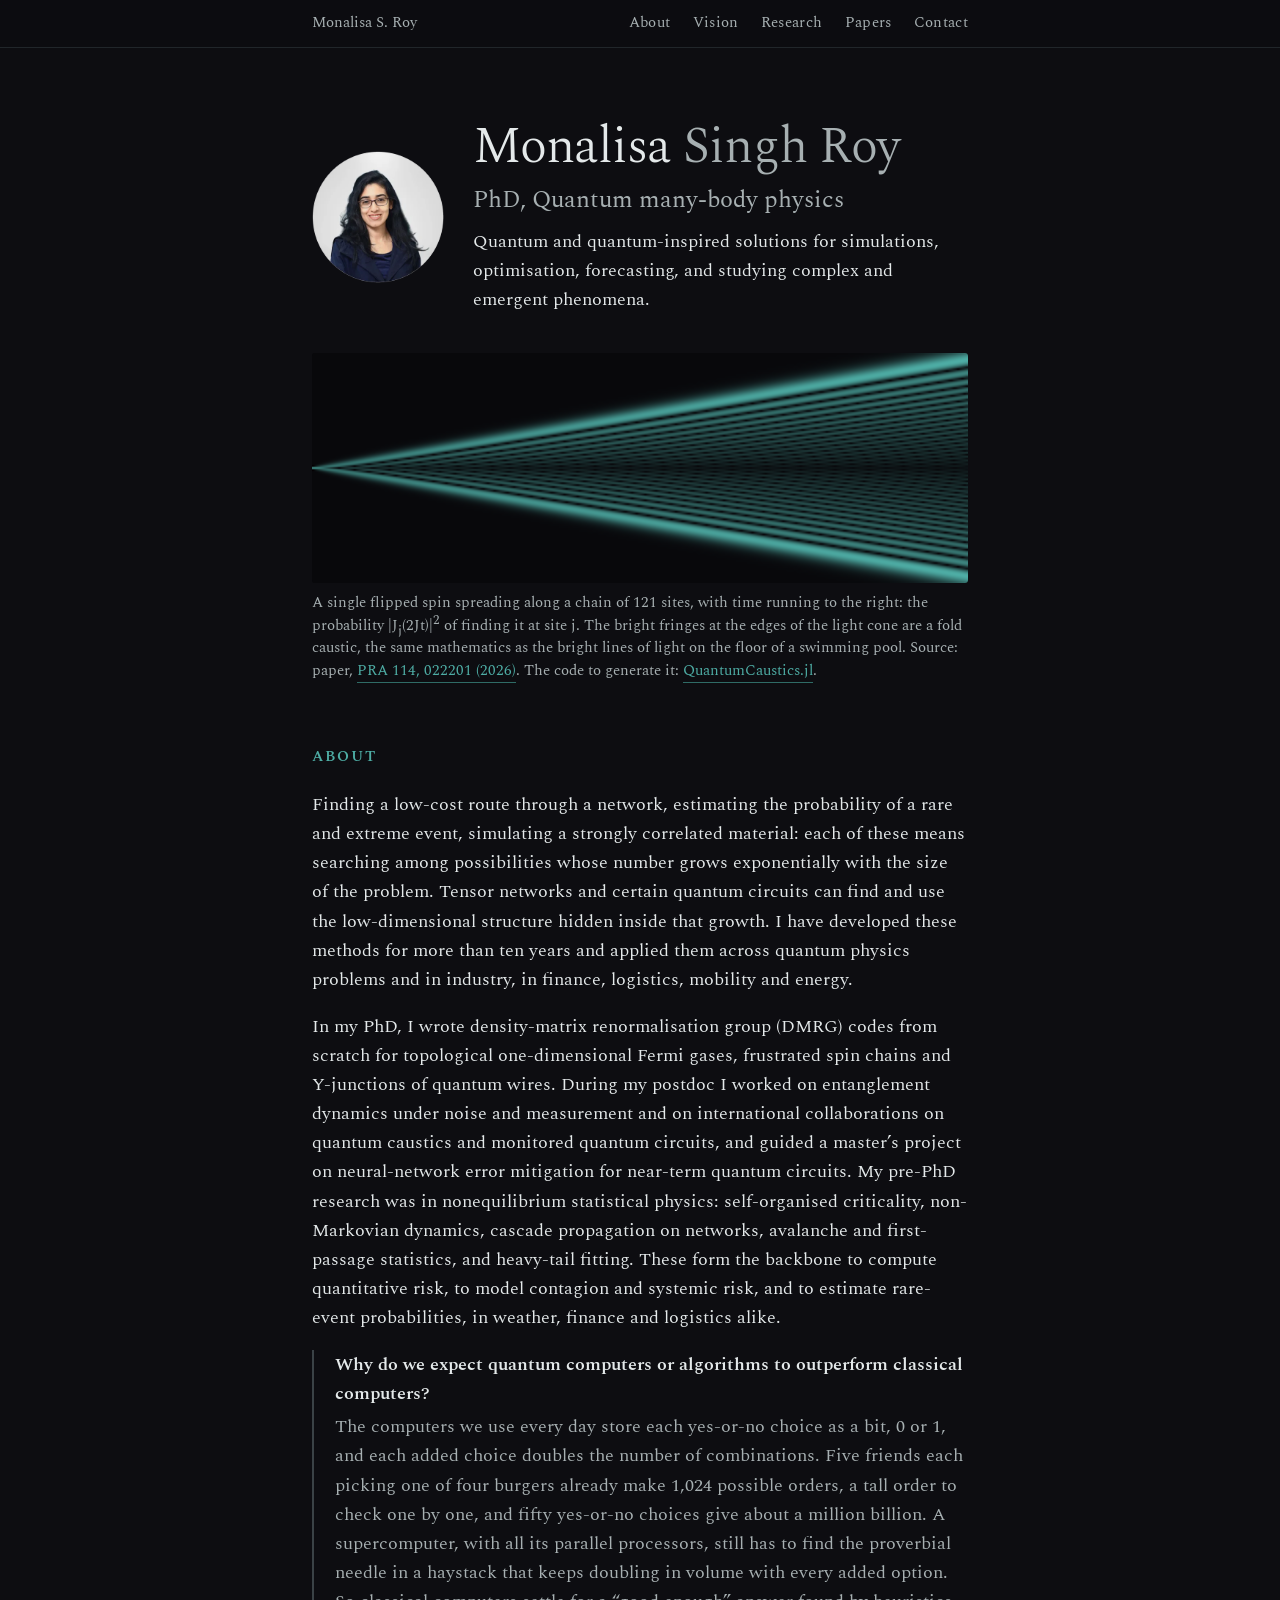
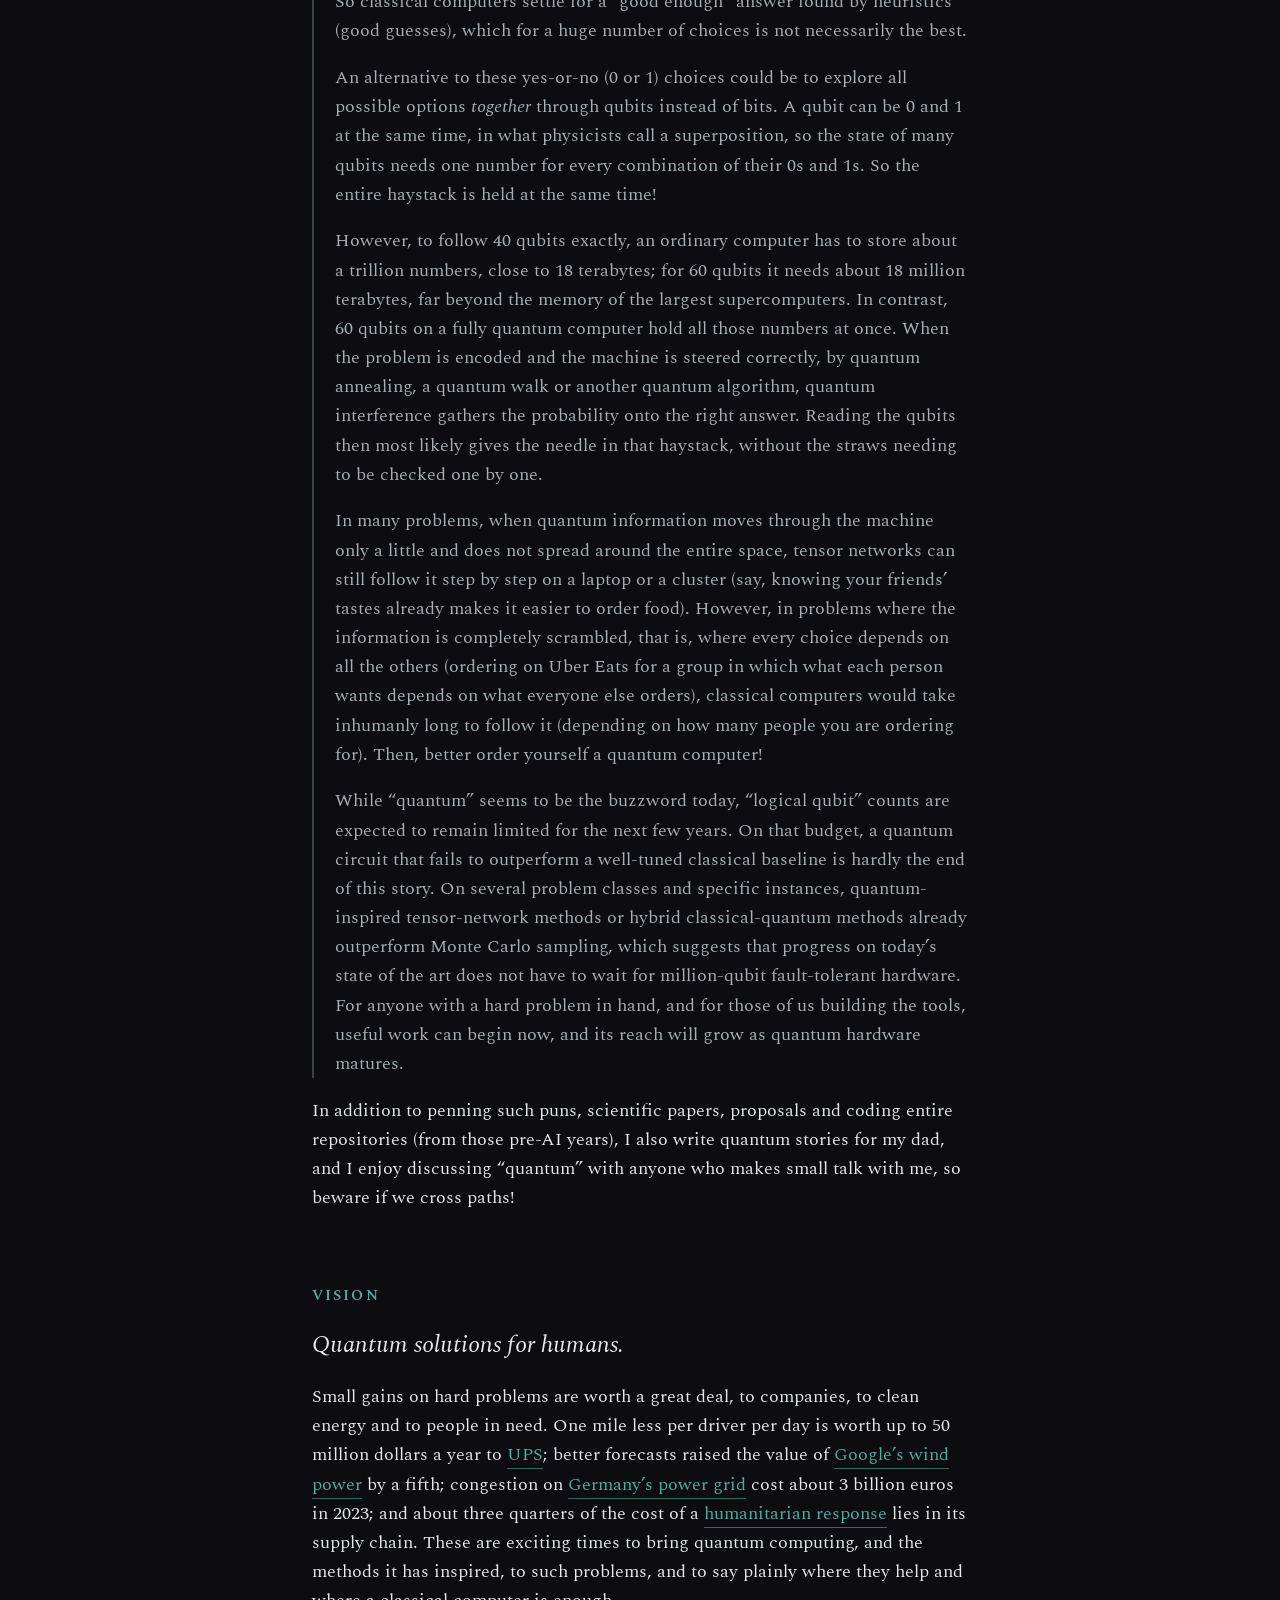
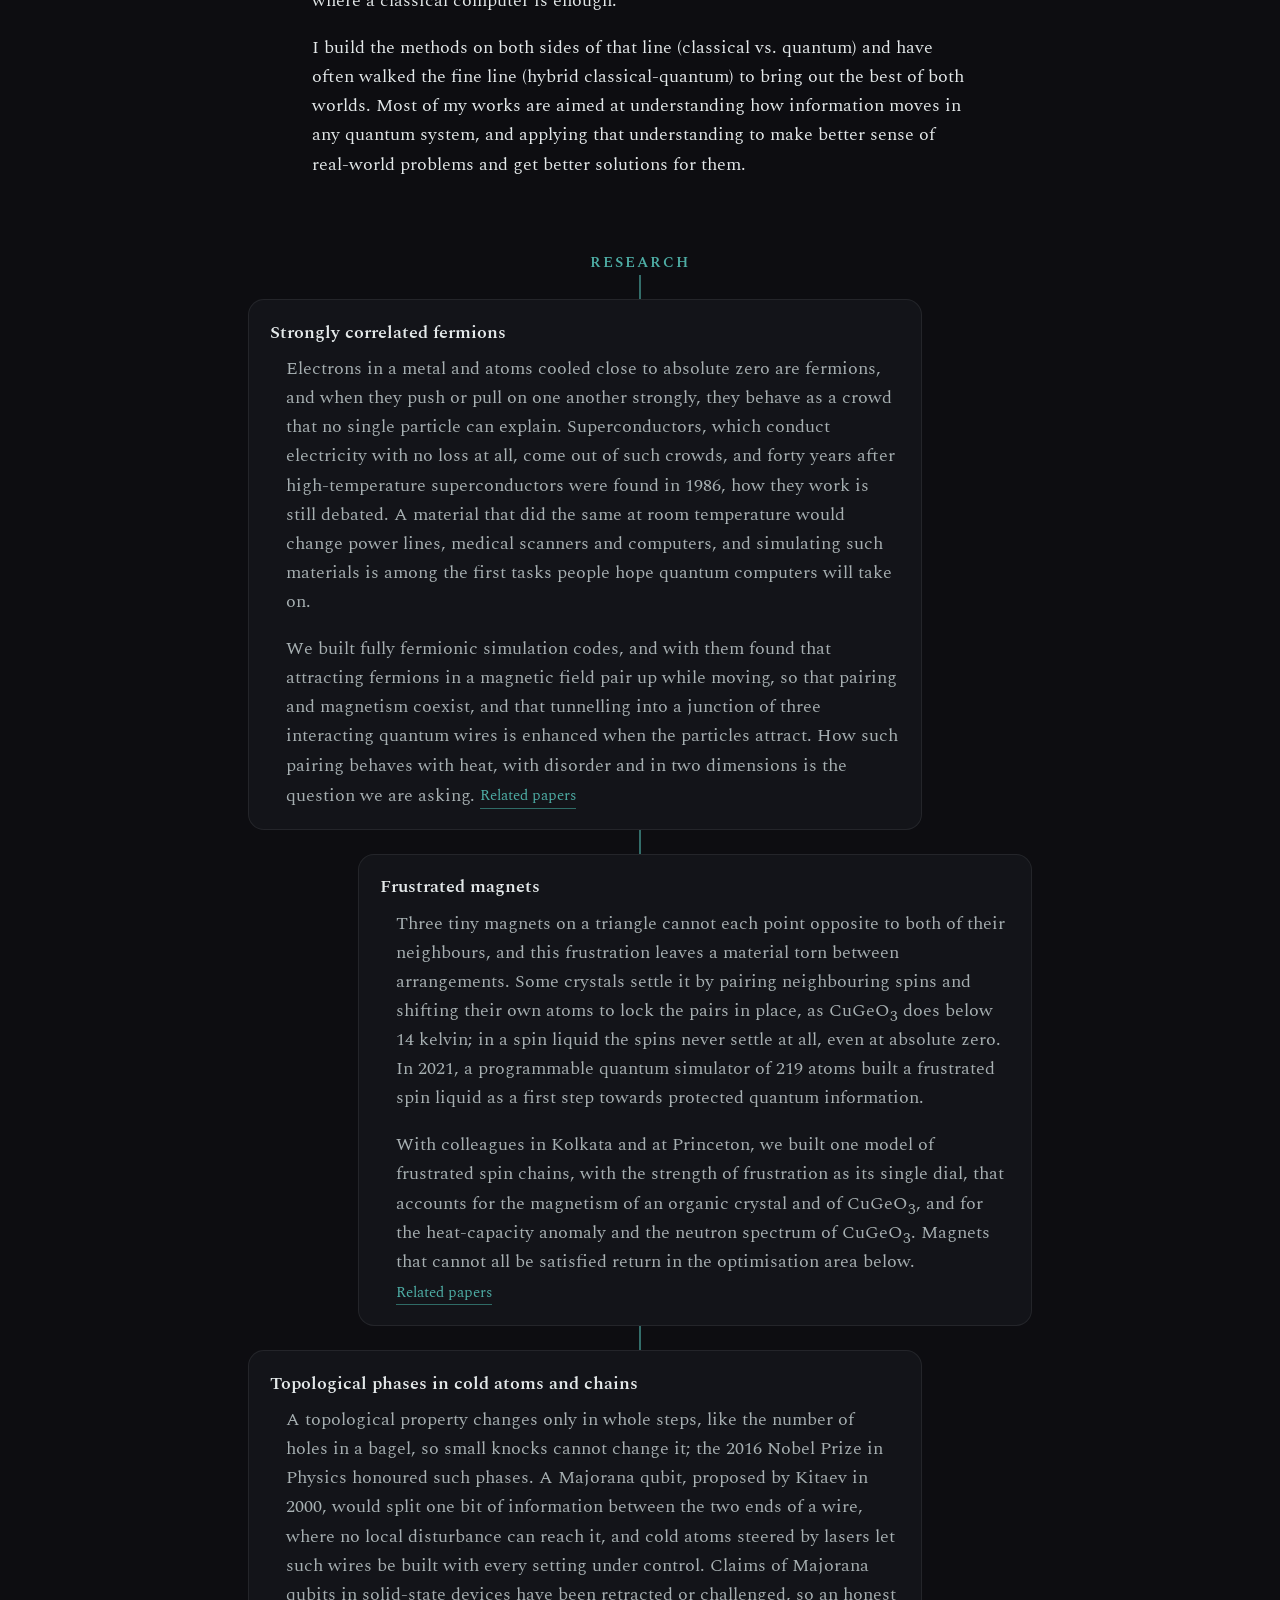
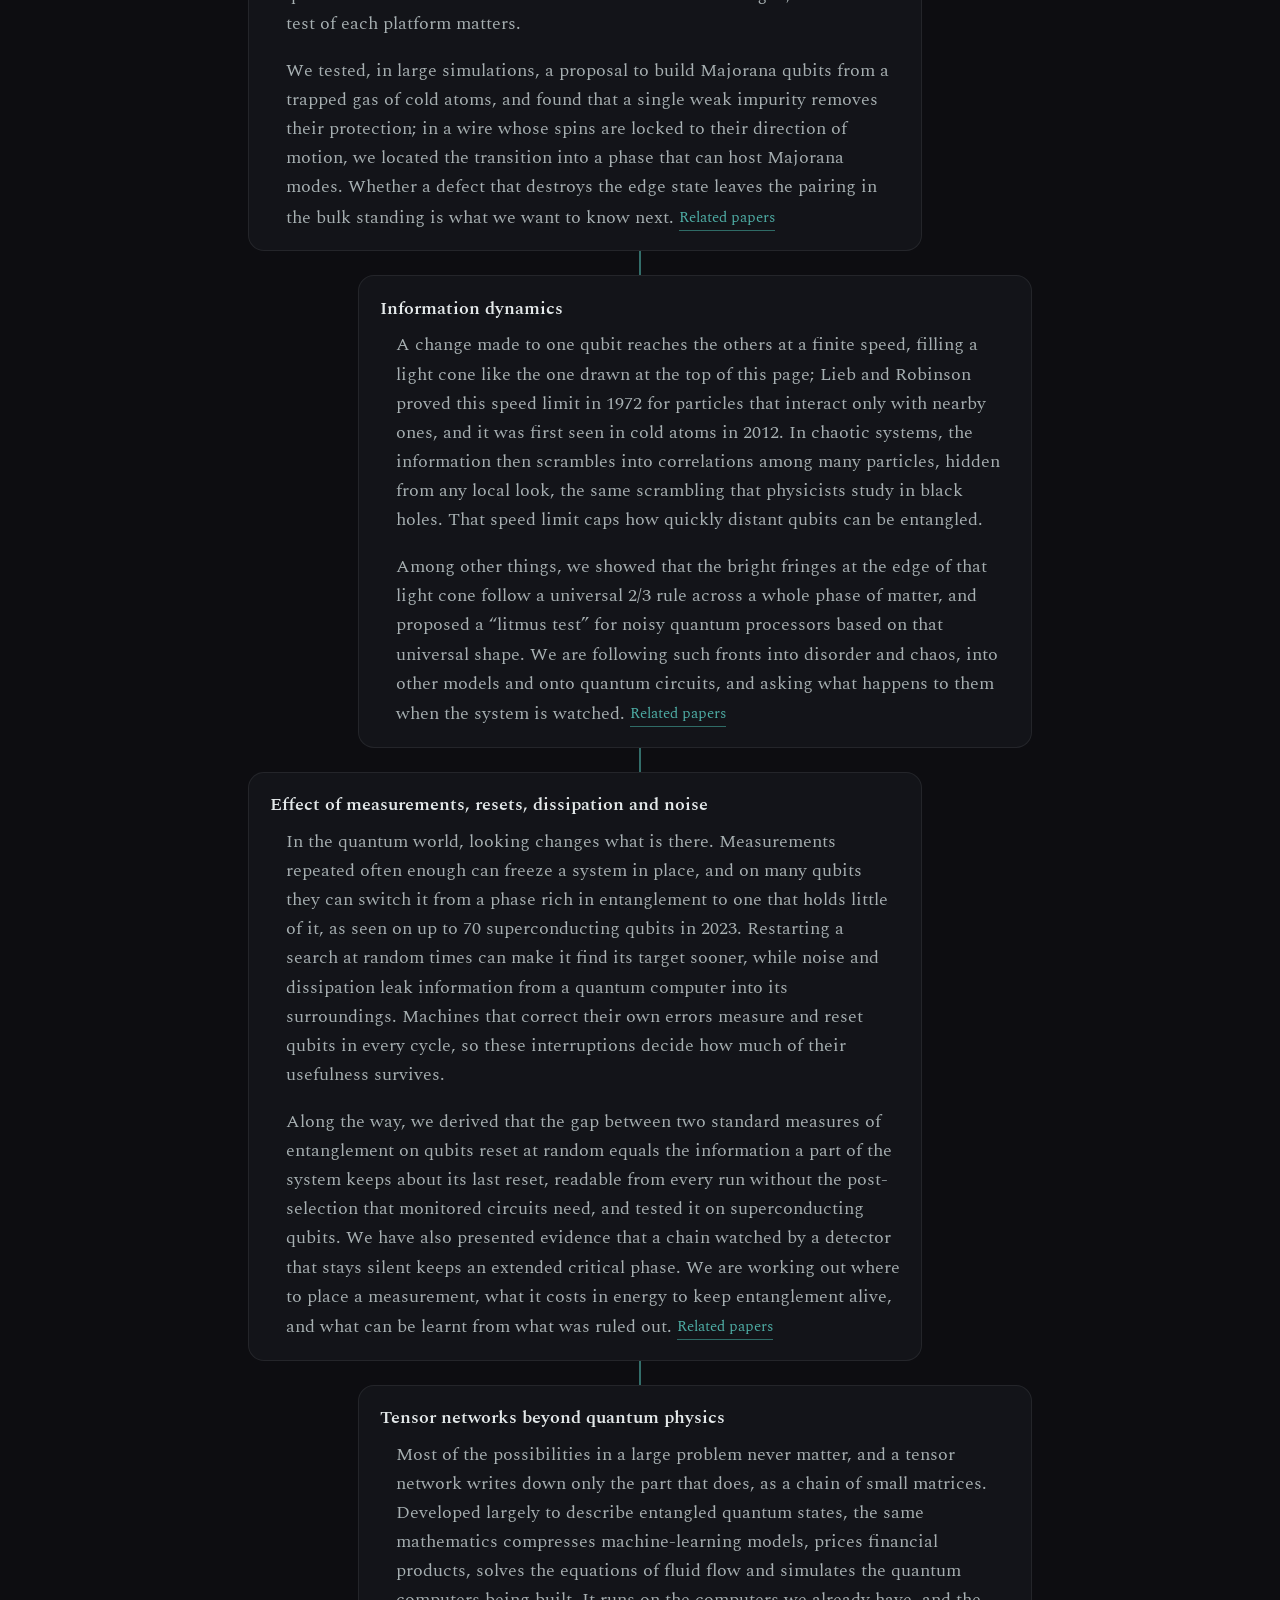
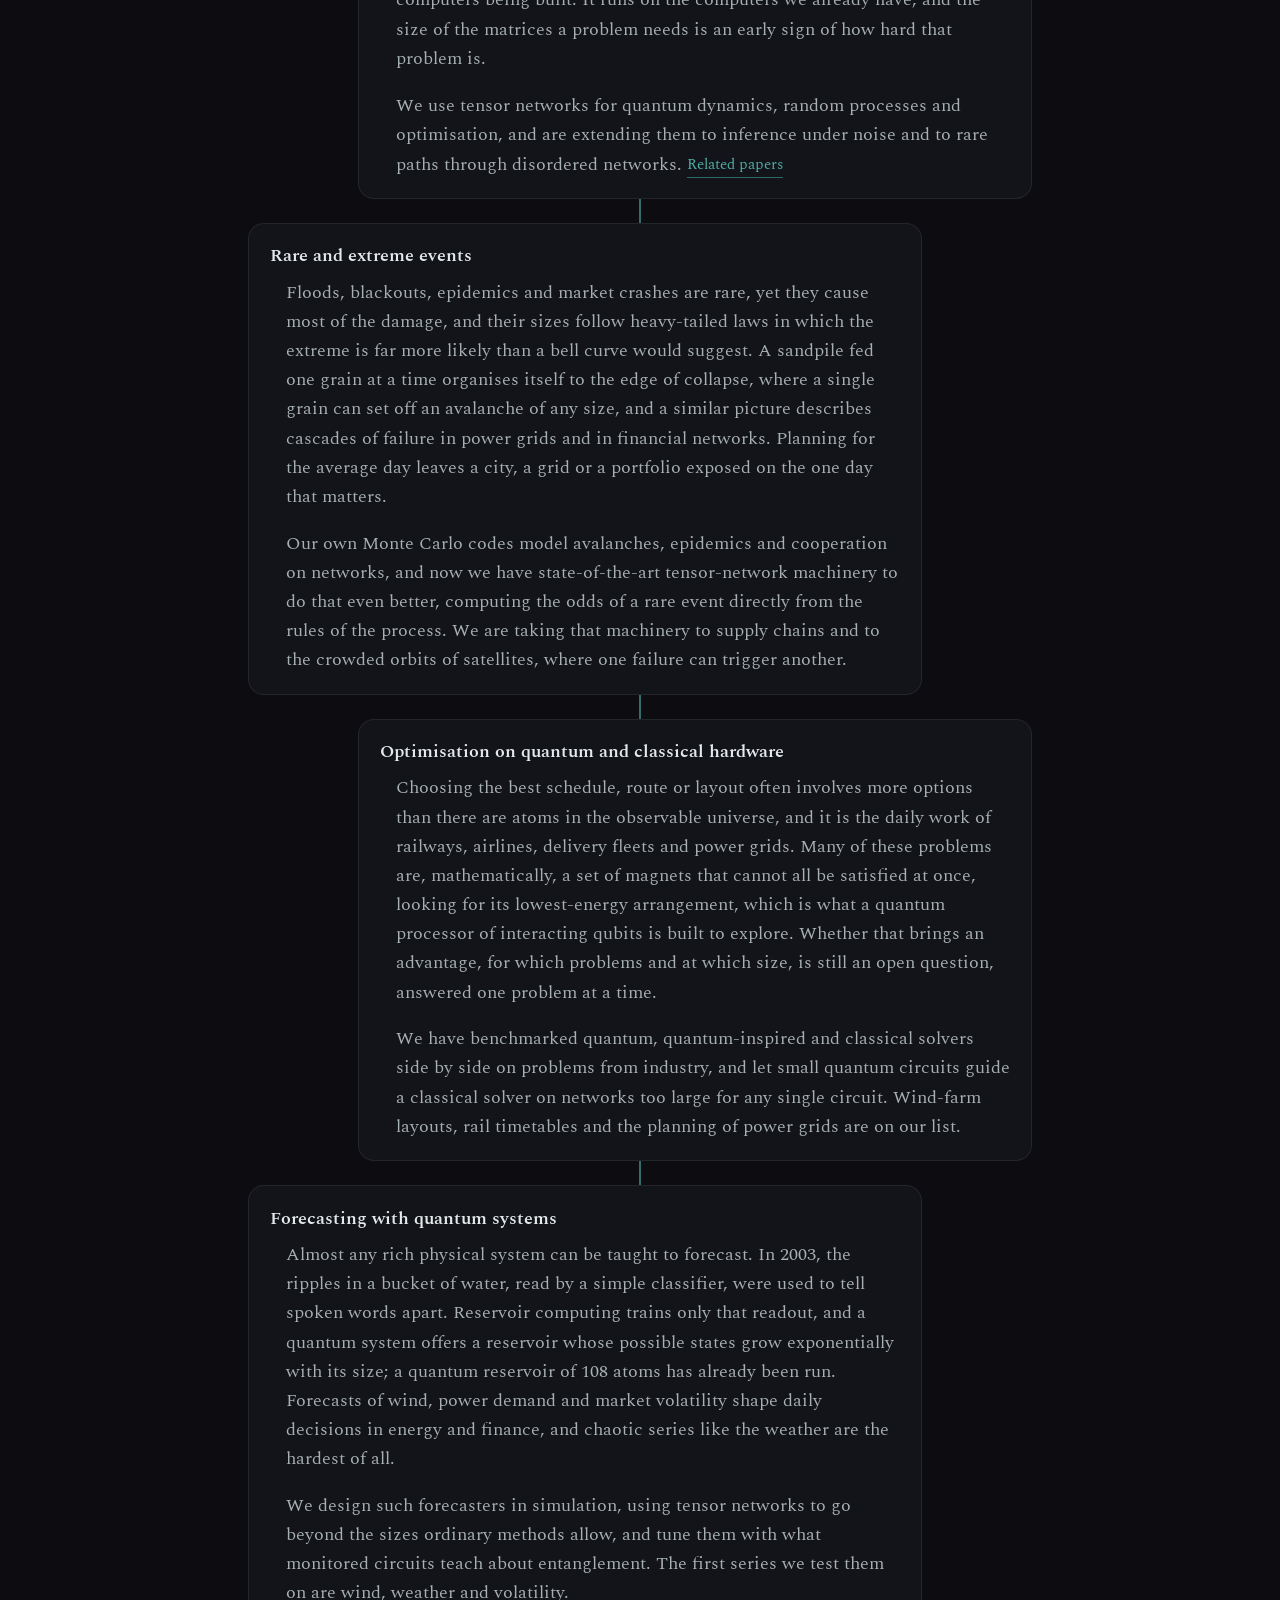
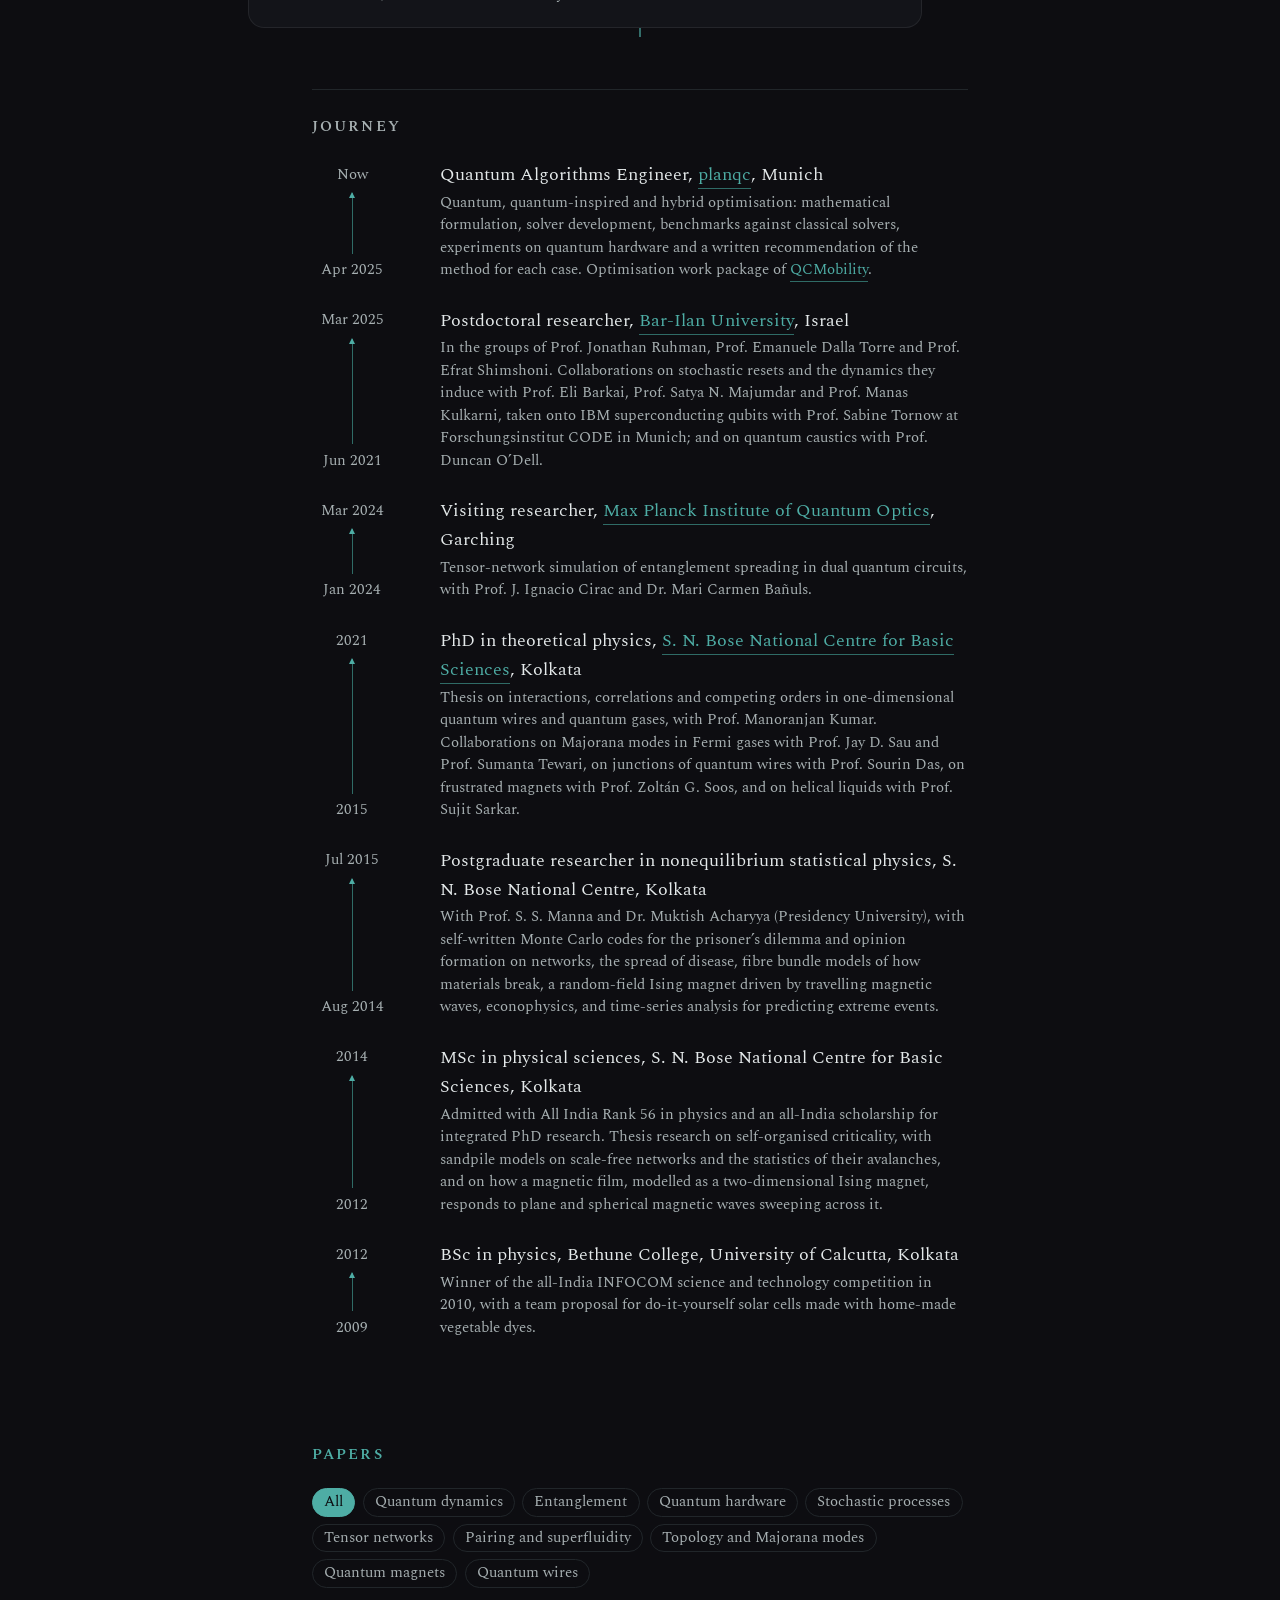
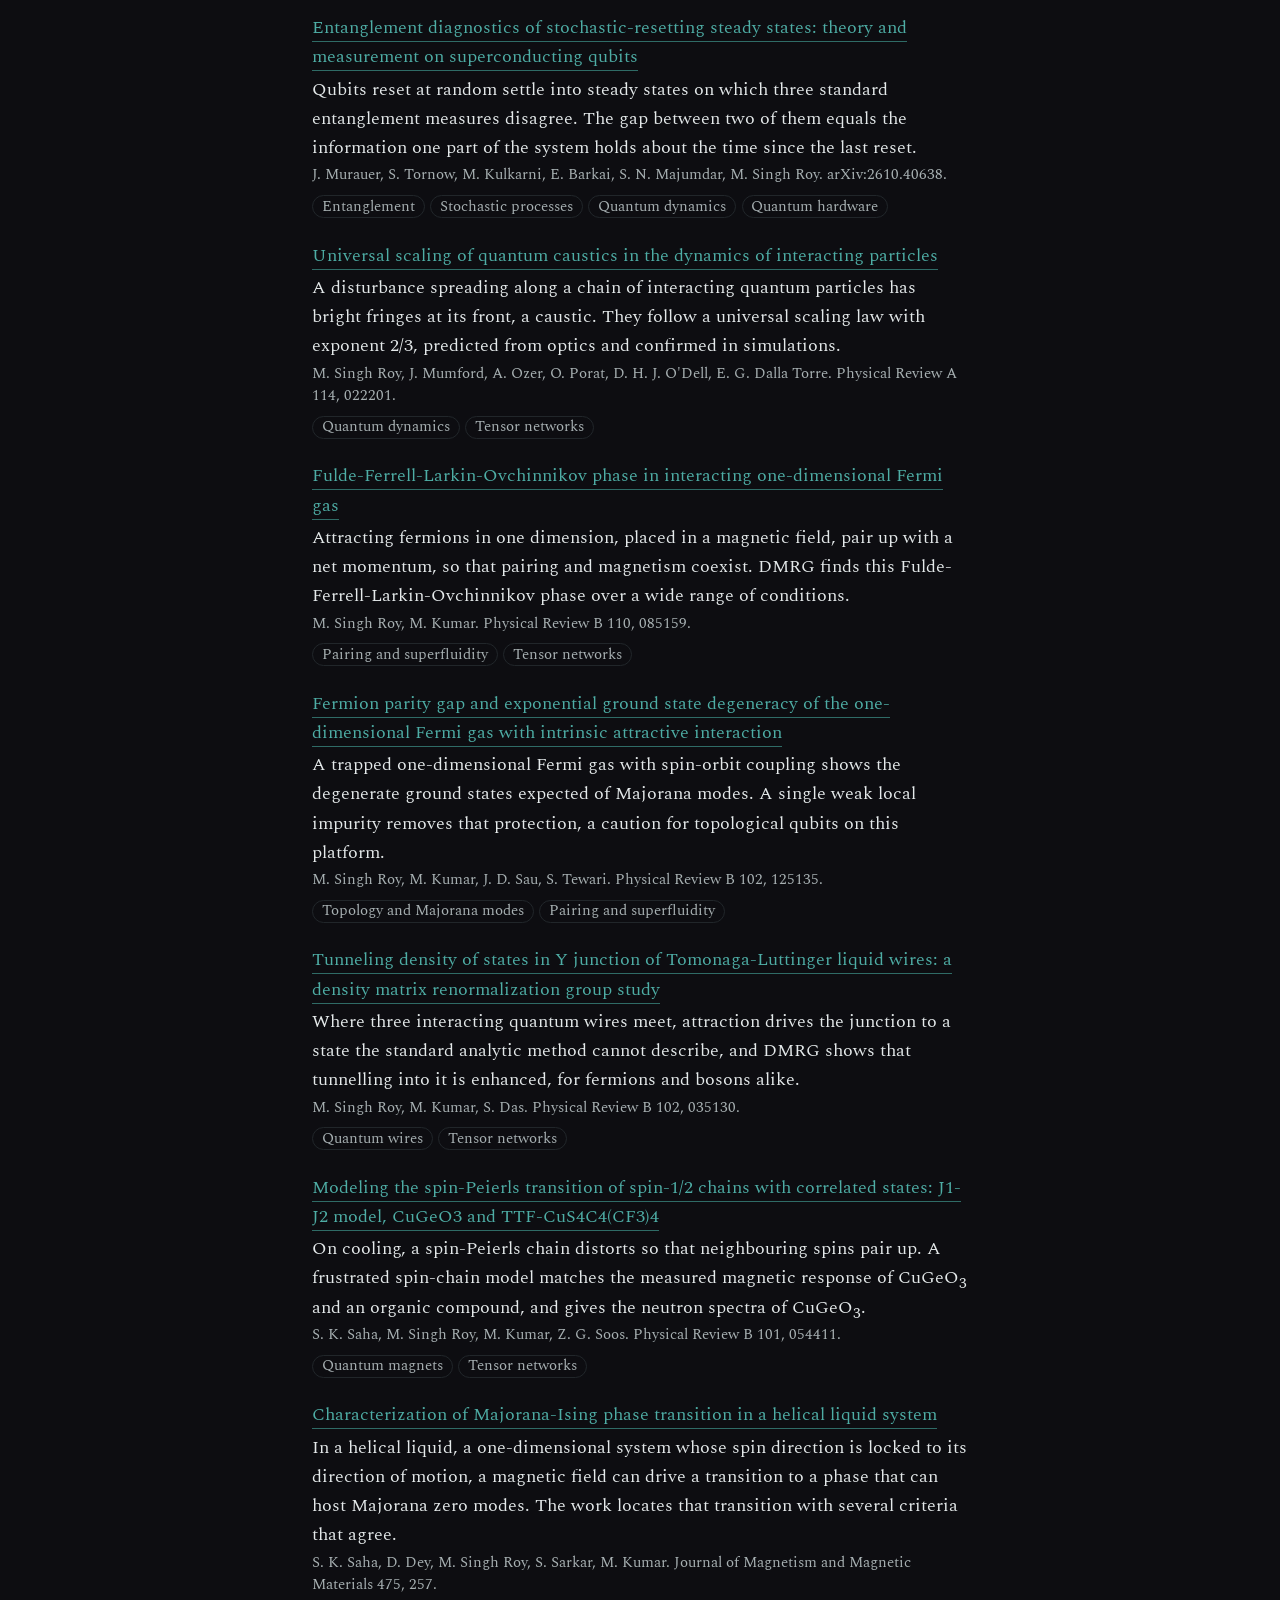
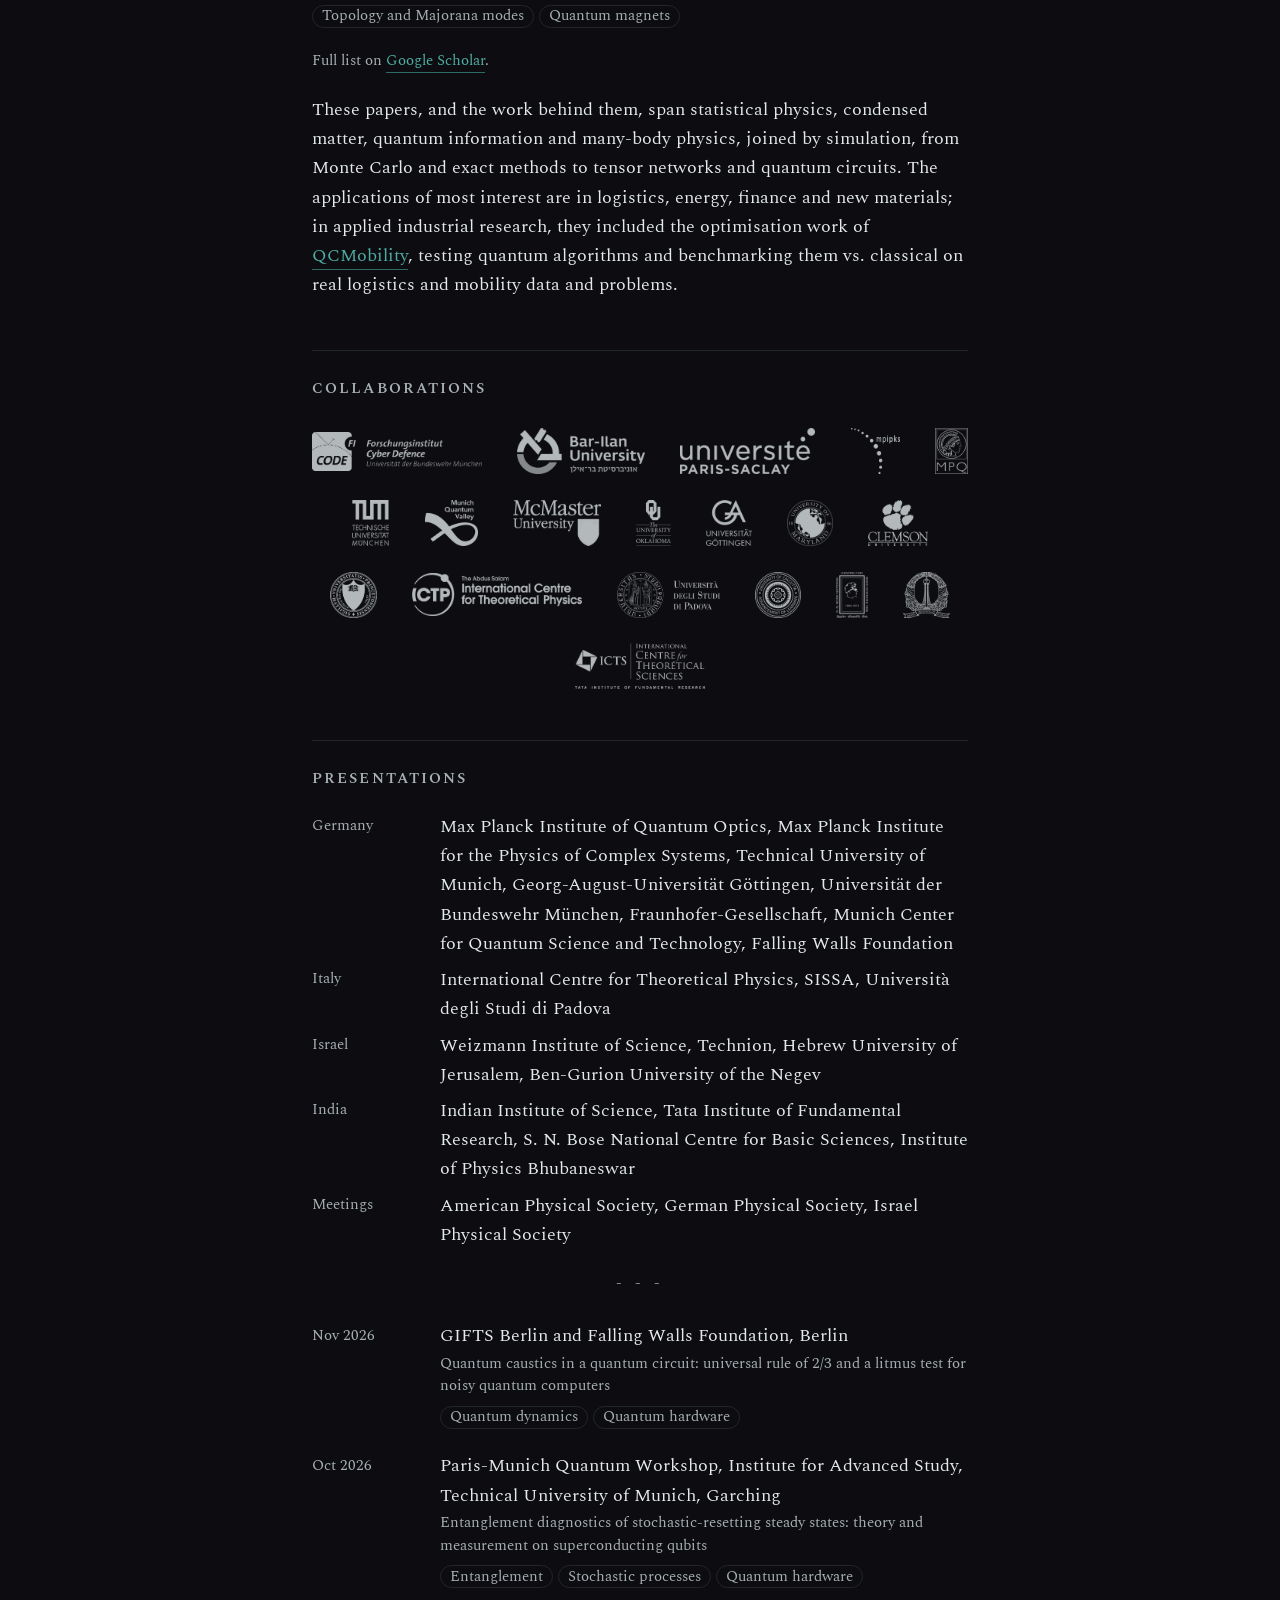
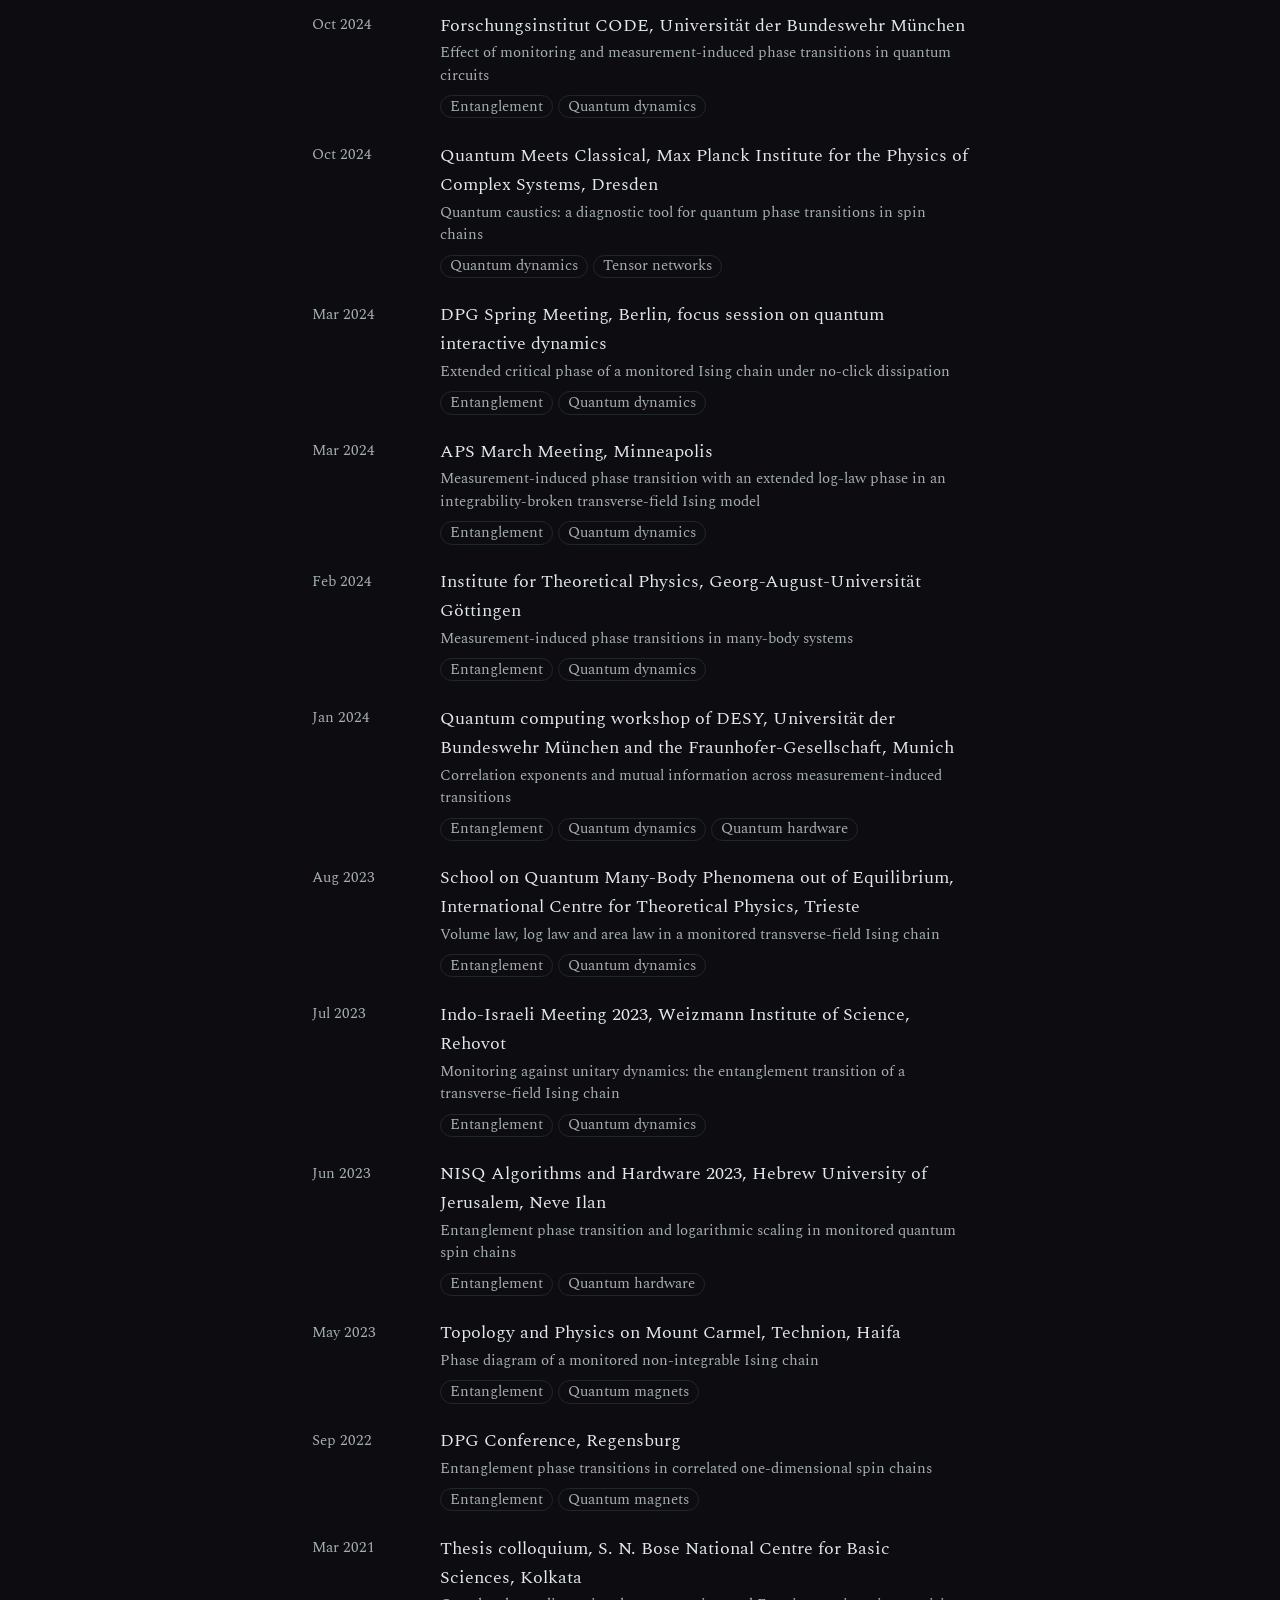
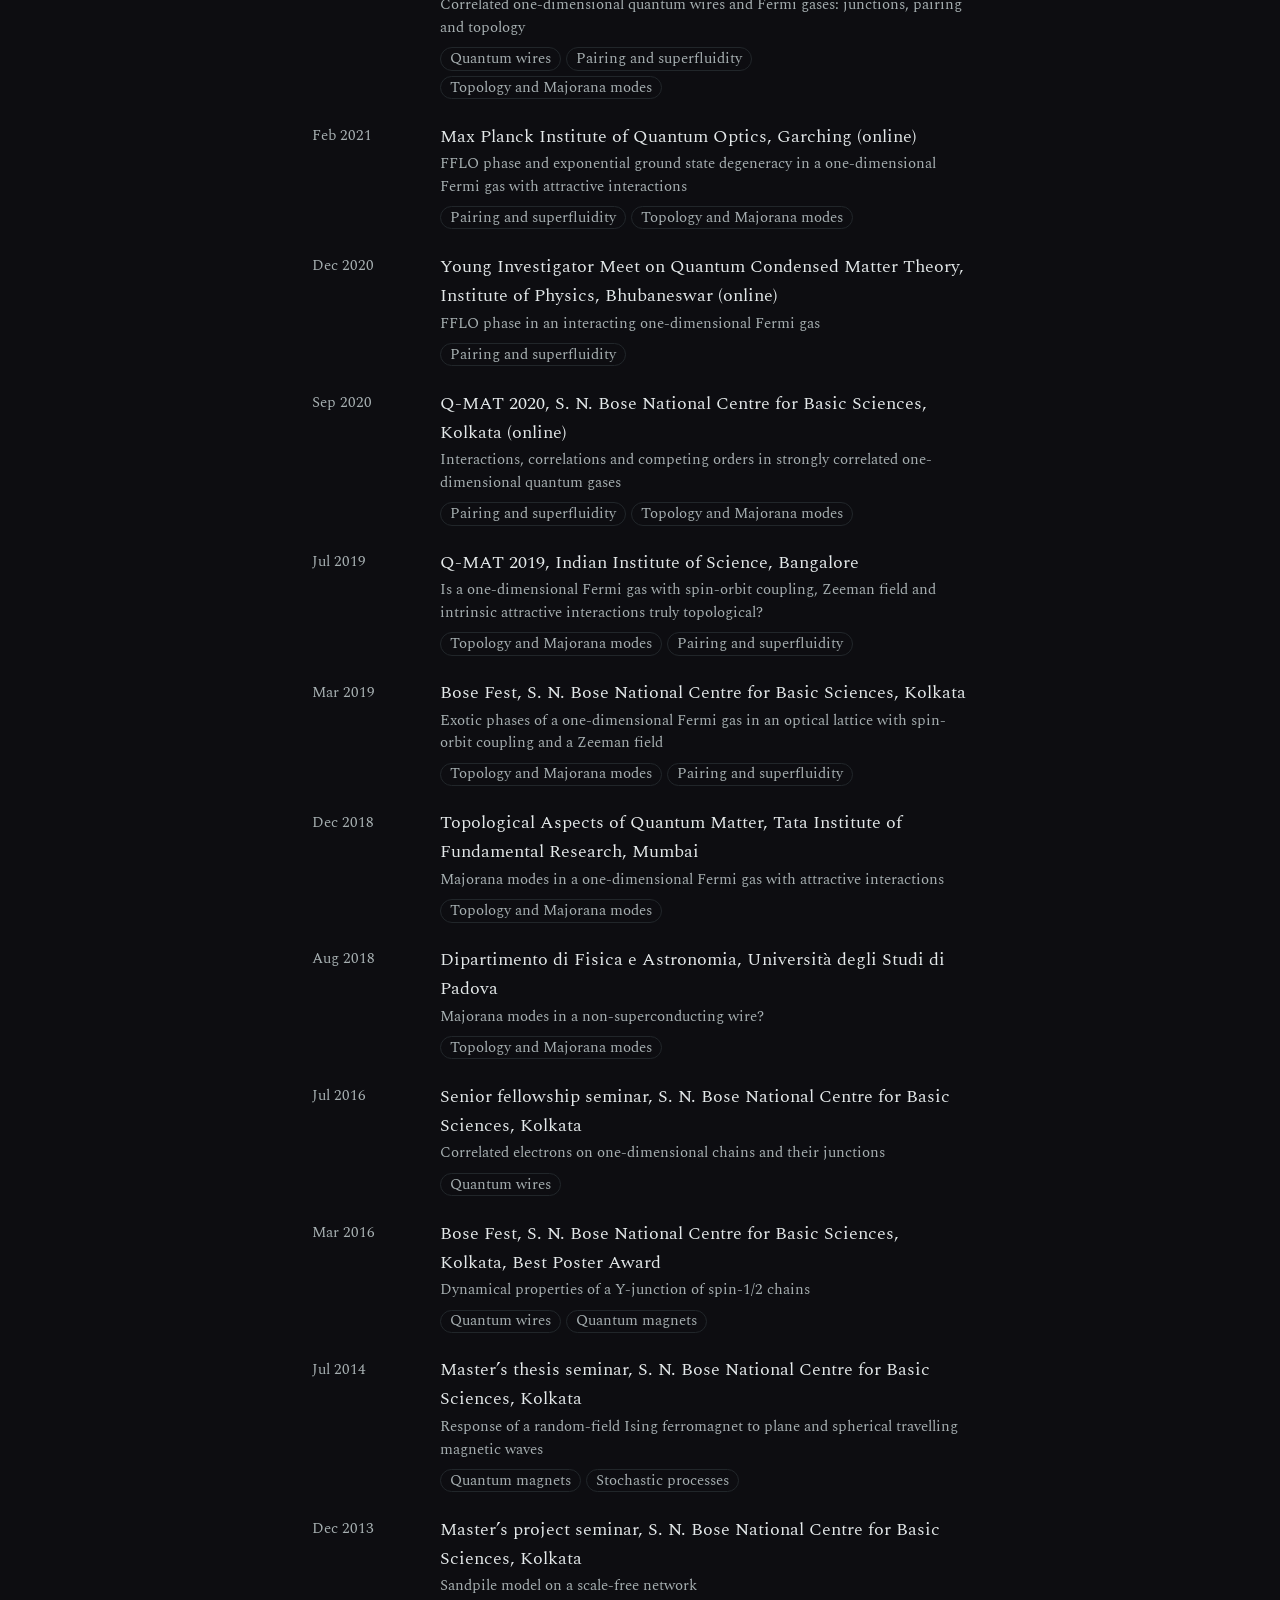
==== index.html @ 850ba115 "Update the website" ====
<!DOCTYPE html>
<html lang="en">
<head>
<meta charset="utf-8">
<meta name="viewport" content="width=device-width, initial-scale=1">
<title>Monalisa Singh Roy</title>
<meta name="description" content="Monalisa Singh Roy, PhD in quantum many-body physics, Munich. Quantum and quantum-inspired solutions for simulations, optimisation, forecasting, and studying complex and emergent phenomena.">
<meta name="author" content="Monalisa Singh Roy">
<meta property="og:title" content="Monalisa Singh Roy">
<meta property="og:description" content="Monalisa Singh Roy, PhD in quantum many-body physics, Munich. Quantum and quantum-inspired solutions for simulations, optimisation, forecasting, and studying complex and emergent phenomena.">
<meta property="og:type" content="profile">
<link rel="icon" href="favicon.svg" type="image/svg+xml">
<link rel="preconnect" href="https://fonts.googleapis.com">
<link rel="preconnect" href="https://fonts.gstatic.com" crossorigin>
<link href="https://fonts.googleapis.com/css2?family=Spectral:ital,wght@0,300;0,400;0,600;1,400&display=swap" rel="stylesheet">
<link rel="stylesheet" href="assets/site.css">
</head>
<body>

<nav class="bar" aria-label="Sections">
  <div class="inner">
    <a class="home" href="#top">Monalisa S. Roy</a>
    <a class="sec" href="#about">About</a>
    <a class="sec" href="#vision">Vision</a>
    <a class="sec" href="#research">Research</a>
    <a class="sec" href="#papers">Papers</a>
    <a class="sec" href="#contact">Contact</a>
  </div>
</nav>

<div class="page" id="top">

  <header class="masthead">
    <div class="who">
      <img src="assets/img/photo.webp" alt="Portrait of Monalisa Singh Roy" width="132" height="132">
      <div class="txt">
        <h1><span class="first">Monalisa</span> <span class="last">Singh Roy</span></h1>
        <p class="degree">PhD, Quantum many-body physics</p>
        <p class="standfirst">Quantum and quantum-inspired solutions for simulations, optimisation, forecasting, and studying complex and emergent phenomena.</p>
      </div>
    </div>
    <figure class="cone">
      <canvas id="cone" role="img" aria-label="Probability of finding a single flipped spin along a chain of 121 sites as time runs to the right, forming a light cone with bright fringes at its edges."></canvas>
      <figcaption>A single flipped spin spreading along a chain of 121 sites, with time running to the right: the probability |J<sub>j</sub>(2Jt)|<sup>2</sup> of finding it at site j. The bright fringes at the edges of the light cone are a fold caustic, the same mathematics as the bright lines of light on the floor of a swimming pool. Source: paper, <a href="https://journals.aps.org/pra/abstract/10.1103/zxz5-9ghf">PRA 114, 022201 (2026)</a>. The code to generate it: <a href="https://github.com/monalisasroy/QuantumCaustics.jl">QuantumCaustics.jl</a>.</figcaption>
    </figure>
  </header>

  <section id="about" class="reveal" aria-labelledby="about-h">
    <h2 id="about-h">About</h2>
    <p>Finding a low-cost route through a network, estimating the probability of a rare and extreme event, simulating a strongly correlated material: each of these means searching among possibilities whose number grows exponentially with the size of the problem. Tensor networks and certain quantum circuits can find and use the low-dimensional structure hidden inside that growth. I have developed these methods for more than ten years and applied them across quantum physics problems and in industry, in finance, logistics, mobility and energy.</p>
    <p>In my PhD, I wrote density-matrix renormalisation group (DMRG) codes from scratch for topological one-dimensional Fermi gases, frustrated spin chains and Y-junctions of quantum wires. During my postdoc I worked on entanglement dynamics under noise and measurement and on international collaborations on quantum caustics and monitored quantum circuits, and guided a master&rsquo;s project on neural-network error mitigation for near-term quantum circuits. My pre-PhD research was in nonequilibrium statistical physics: self-organised criticality, non-Markovian dynamics, cascade propagation on networks, avalanche and first-passage statistics, and heavy-tail fitting. These form the backbone to compute quantitative risk, to model contagion and systemic risk, and to estimate rare-event probabilities, in weather, finance and logistics alike.</p>
    <dl class="themes qa">
      <dt>Why do we expect quantum computers or algorithms to outperform classical computers?</dt>
      <dd>
        <p>The computers we use every day store each yes-or-no choice as a bit, 0 or 1, and each added choice doubles the number of combinations. Five friends each picking one of four burgers already make 1,024 possible orders, a tall order to check one by one, and fifty yes-or-no choices give about a million billion. A supercomputer, with all its parallel processors, still has to find the proverbial needle in a haystack that keeps doubling in volume with every added option. So classical computers settle for a &ldquo;good enough&rdquo; answer found by heuristics (good guesses), which for a huge number of choices is not necessarily the best.</p>
        <p>An alternative to these yes-or-no (0 or 1) choices could be to explore all possible options <em>together</em> through qubits instead of bits. A qubit can be 0 and 1 at the same time, in what physicists call a superposition, so the state of many qubits needs one number for every combination of their 0s and 1s. So the entire haystack is held at the same time!</p>
        <p>However, to follow 40 qubits exactly, an ordinary computer has to store about a trillion numbers, close to 18 terabytes; for 60 qubits it needs about 18 million terabytes, far beyond the memory of the largest supercomputers. In contrast, 60 qubits on a fully quantum computer hold all those numbers at once. When the problem is encoded and the machine is steered correctly, by quantum annealing, a quantum walk or another quantum algorithm, quantum interference gathers the probability onto the right answer. Reading the qubits then most likely gives the needle in that haystack, without the straws needing to be checked one by one.</p>
        <p>In many problems, when quantum information moves through the machine only a little and does not spread around the entire space, tensor networks can still follow it step by step on a laptop or a cluster (say, knowing your friends&rsquo; tastes already makes it easier to order food). However, in problems where the information is completely scrambled, that is, where every choice depends on all the others (ordering on Uber Eats for a group in which what each person wants depends on what everyone else orders), classical computers would take inhumanly long to follow it (depending on how many people you are ordering for). Then, better order yourself a quantum computer!</p>
        <p>While &ldquo;quantum&rdquo; seems to be the buzzword today, &ldquo;logical qubit&rdquo; counts are expected to remain limited for the next few years. On that budget, a quantum circuit that fails to outperform a well-tuned classical baseline is hardly the end of this story. On several problem classes and specific instances, quantum-inspired tensor-network methods or hybrid classical-quantum methods already outperform Monte Carlo sampling, which suggests that progress on today&rsquo;s state of the art does not have to wait for million-qubit fault-tolerant hardware. For anyone with a hard problem in hand, and for those of us building the tools, useful work can begin now, and its reach will grow as quantum hardware matures.</p>
      </dd>
    </dl>
    <p>In addition to penning such puns, scientific papers, proposals and coding entire repositories (from those pre-AI years), I also write quantum stories for my dad, and I enjoy discussing &ldquo;quantum&rdquo; with anyone who makes small talk with me, so beware if we cross paths!</p>
  </section>

  <section id="vision" class="reveal" aria-labelledby="vision-h">
    <h2 id="vision-h">Vision</h2>
    <p class="lede">Quantum solutions for humans.</p>
    <p>Small gains on hard problems are worth a great deal, to companies, to clean energy and to people in need. One mile less per driver per day is worth up to 50 million dollars a year to <a href="https://www.bsr.org/en/case-studies/center-for-technology-and-sustainability-orion-technology-ups">UPS</a>; better forecasts raised the value of <a href="https://deepmind.google/discover/blog/machine-learning-can-boost-the-value-of-wind-energy/">Google&rsquo;s wind power</a> by a fifth; congestion on <a href="https://www.pv-magazine.de/2024/05/17/kosten-fuer-netzengpassmanagement-2023-um-ein-viertel-gesunken/">Germany&rsquo;s power grid</a> cost about 3 billion euros in 2023; and about three quarters of the cost of a <a href="https://www.emerald.com/insight/content/doi/10.1108/JHLSCM-03-2022-0039/full/html">humanitarian response</a> lies in its supply chain. These are exciting times to bring quantum computing, and the methods it has inspired, to such problems, and to say plainly where they help and where a classical computer is enough.</p>
    <p>I build the methods on both sides of that line (classical vs. quantum) and have often walked the fine line (hybrid classical-quantum) to bring out the best of both worlds. Most of my works are aimed at understanding how information moves in any quantum system, and applying that understanding to make better sense of real-world problems and get better solutions for them.</p>
  </section>

  <section id="research" class="reveal" aria-labelledby="research-h">
    <h2 id="research-h">Research</h2>
    <dl class="themes areas">
      <div>
      <dt>Strongly correlated fermions</dt>
      <dd>
        <p>Electrons in a metal and atoms cooled close to absolute zero are fermions, and when they push or pull on one another strongly, they behave as a crowd that no single particle can explain. Superconductors, which conduct electricity with no loss at all, come out of such crowds, and forty years after high-temperature superconductors were found in 1986, how they work is still debated. A material that did the same at room temperature would change power lines, medical scanners and computers, and simulating such materials is among the first tasks people hope quantum computers will take on.</p>
        <p>We built fully fermionic simulation codes, and with them found that attracting fermions in a magnetic field pair up while moving, so that pairing and magnetism coexist, and that tunnelling into a junction of three interacting quantum wires is enhanced when the particles attract. How such pairing behaves with heat, with disorder and in two dimensions is the question we are asking. <a class="related" href="#papers" data-goto="pairing wires">Related papers</a></p>
      </dd>
      </div>
      <div>
      <dt>Frustrated magnets</dt>
      <dd>
        <p>Three tiny magnets on a triangle cannot each point opposite to both of their neighbours, and this frustration leaves a material torn between arrangements. Some crystals settle it by pairing neighbouring spins and shifting their own atoms to lock the pairs in place, as CuGeO<sub>3</sub> does below 14 kelvin; in a spin liquid the spins never settle at all, even at absolute zero. In 2021, a programmable quantum simulator of 219 atoms built a frustrated spin liquid as a first step towards protected quantum information.</p>
        <p>With colleagues in Kolkata and at Princeton, we built one model of frustrated spin chains, with the strength of frustration as its single dial, that accounts for the magnetism of an organic crystal and of CuGeO<sub>3</sub>, and for the heat-capacity anomaly and the neutron spectrum of CuGeO<sub>3</sub>. Magnets that cannot all be satisfied return in the optimisation area below. <a class="related" href="#papers" data-goto="magnets">Related papers</a></p>
      </dd>
      </div>
      <div>
      <dt>Topological phases in cold atoms and chains</dt>
      <dd>
        <p>A topological property changes only in whole steps, like the number of holes in a bagel, so small knocks cannot change it; the 2016 Nobel Prize in Physics honoured such phases. A Majorana qubit, proposed by Kitaev in 2000, would split one bit of information between the two ends of a wire, where no local disturbance can reach it, and cold atoms steered by lasers let such wires be built with every setting under control. Claims of Majorana qubits in solid-state devices have been retracted or challenged, so an honest test of each platform matters.</p>
        <p>We tested, in large simulations, a proposal to build Majorana qubits from a trapped gas of cold atoms, and found that a single weak impurity removes their protection; in a wire whose spins are locked to their direction of motion, we located the transition into a phase that can host Majorana modes. Whether a defect that destroys the edge state leaves the pairing in the bulk standing is what we want to know next. <a class="related" href="#papers" data-goto="topology">Related papers</a></p>
      </dd>
      </div>
      <div>
      <dt>Information dynamics</dt>
      <dd>
        <p>A change made to one qubit reaches the others at a finite speed, filling a light cone like the one drawn at the top of this page; Lieb and Robinson proved this speed limit in 1972 for particles that interact only with nearby ones, and it was first seen in cold atoms in 2012. In chaotic systems, the information then scrambles into correlations among many particles, hidden from any local look, the same scrambling that physicists study in black holes. That speed limit caps how quickly distant qubits can be entangled.</p>
        <p>Among other things, we showed that the bright fringes at the edge of that light cone follow a universal 2/3 rule across a whole phase of matter, and proposed a &ldquo;litmus test&rdquo; for noisy quantum processors based on that universal shape. We are following such fronts into disorder and chaos, into other models and onto quantum circuits, and asking what happens to them when the system is watched. <a class="related" href="#papers" data-goto="dynamics">Related papers</a></p>
      </dd>
      </div>
      <div>
      <dt>Effect of measurements, resets, dissipation and noise</dt>
      <dd>
        <p>In the quantum world, looking changes what is there. Measurements repeated often enough can freeze a system in place, and on many qubits they can switch it from a phase rich in entanglement to one that holds little of it, as seen on up to 70 superconducting qubits in 2023. Restarting a search at random times can make it find its target sooner, while noise and dissipation leak information from a quantum computer into its surroundings. Machines that correct their own errors measure and reset qubits in every cycle, so these interruptions decide how much of their usefulness survives.</p>
        <p>Along the way, we derived that the gap between two standard measures of entanglement on qubits reset at random equals the information a part of the system keeps about its last reset, readable from every run without the post-selection that monitored circuits need, and tested it on superconducting qubits. We have also presented evidence that a chain watched by a detector that stays silent keeps an extended critical phase. We are working out where to place a measurement, what it costs in energy to keep entanglement alive, and what can be learnt from what was ruled out. <a class="related" href="#papers" data-goto="entanglement stochastic">Related papers</a></p>
      </dd>
      </div>
      <div>
      <dt>Tensor networks beyond quantum physics</dt>
      <dd>
        <p>Most of the possibilities in a large problem never matter, and a tensor network writes down only the part that does, as a chain of small matrices. Developed largely to describe entangled quantum states, the same mathematics compresses machine-learning models, prices financial products, solves the equations of fluid flow and simulates the quantum computers being built. It runs on the computers we already have, and the size of the matrices a problem needs is an early sign of how hard that problem is.</p>
        <p>We use tensor networks for quantum dynamics, random processes and optimisation, and are extending them to inference under noise and to rare paths through disordered networks. <a class="related" href="#papers" data-goto="tensor">Related papers</a></p>
      </dd>
      </div>
      <div>
      <dt>Rare and extreme events</dt>
      <dd>
        <p>Floods, blackouts, epidemics and market crashes are rare, yet they cause most of the damage, and their sizes follow heavy-tailed laws in which the extreme is far more likely than a bell curve would suggest. A sandpile fed one grain at a time organises itself to the edge of collapse, where a single grain can set off an avalanche of any size, and a similar picture describes cascades of failure in power grids and in financial networks. Planning for the average day leaves a city, a grid or a portfolio exposed on the one day that matters.</p>
        <p>Our own Monte Carlo codes model avalanches, epidemics and cooperation on networks, and now we have state-of-the-art tensor-network machinery to do that even better, computing the odds of a rare event directly from the rules of the process. We are taking that machinery to supply chains and to the crowded orbits of satellites, where one failure can trigger another.</p>
      </dd>
      </div>
      <div>
      <dt>Optimisation on quantum and classical hardware</dt>
      <dd>
        <p>Choosing the best schedule, route or layout often involves more options than there are atoms in the observable universe, and it is the daily work of railways, airlines, delivery fleets and power grids. Many of these problems are, mathematically, a set of magnets that cannot all be satisfied at once, looking for its lowest-energy arrangement, which is what a quantum processor of interacting qubits is built to explore. Whether that brings an advantage, for which problems and at which size, is still an open question, answered one problem at a time.</p>
        <p>We have benchmarked quantum, quantum-inspired and classical solvers side by side on problems from industry, and let small quantum circuits guide a classical solver on networks too large for any single circuit. Wind-farm layouts, rail timetables and the planning of power grids are on our list.</p>
      </dd>
      </div>
      <div>
      <dt>Forecasting with quantum systems</dt>
      <dd>
        <p>Almost any rich physical system can be taught to forecast. In 2003, the ripples in a bucket of water, read by a simple classifier, were used to tell spoken words apart. Reservoir computing trains only that readout, and a quantum system offers a reservoir whose possible states grow exponentially with its size; a quantum reservoir of 108 atoms has already been run. Forecasts of wind, power demand and market volatility shape daily decisions in energy and finance, and chaotic series like the weather are the hardest of all.</p>
        <p>We design such forecasters in simulation, using tensor networks to go beyond the sizes ordinary methods allow, and tune them with what monitored circuits teach about entanglement. The first series we test them on are wind, weather and volatility.</p>
      </dd>
      </div>
    </dl>

    <h3 class="sub" id="journey">Journey</h3>
    <ol class="timeline">
      <li><div class="span" aria-label="Apr 2025 to Now"><span class="to">Now</span><span class="bar" aria-hidden="true"></span><span class="from">Apr 2025</span></div><div class="what">Quantum Algorithms Engineer, <a href="https://www.planqc.eu">planqc</a>, Munich
        <span class="meta">Quantum, quantum-inspired and hybrid optimisation: mathematical formulation, solver development, benchmarks against classical solvers, experiments on quantum hardware and a written recommendation of the method for each case. Optimisation work package of <a href="https://qci.dlr.de/en/d-fine-planqc-partner-support-qcmobility-for-more-efficient-and-reliable-rail-transport/">QCMobility</a>.</span></div></li>
      <li><div class="span" aria-label="Jun 2021 to Mar 2025"><span class="to">Mar 2025</span><span class="bar" aria-hidden="true"></span><span class="from">Jun 2021</span></div><div class="what">Postdoctoral researcher, <a href="https://www.biu.ac.il">Bar-Ilan University</a>, Israel
        <span class="meta">In the groups of Prof. Jonathan Ruhman, Prof. Emanuele Dalla Torre and Prof. Efrat Shimshoni. Collaborations on stochastic resets and the dynamics they induce with Prof. Eli Barkai, Prof. Satya N. Majumdar and Prof. Manas Kulkarni, taken onto IBM superconducting qubits with Prof. Sabine Tornow at Forschungsinstitut CODE in Munich; and on quantum caustics with Prof. Duncan O&rsquo;Dell.</span></div></li>
      <li><div class="span" aria-label="Jan 2024 to Mar 2024"><span class="to">Mar 2024</span><span class="bar" aria-hidden="true"></span><span class="from">Jan 2024</span></div><div class="what">Visiting researcher, <a href="https://www.mpq.mpg.de">Max Planck Institute of Quantum Optics</a>, Garching
        <span class="meta">Tensor-network simulation of entanglement spreading in dual quantum circuits, with Prof. J. Ignacio Cirac and Dr. Mari Carmen Bañuls.</span></div></li>
      <li><div class="span" aria-label="2015 to 2021"><span class="to">2021</span><span class="bar" aria-hidden="true"></span><span class="from">2015</span></div><div class="what">PhD in theoretical physics, <a href="https://www.bose.res.in">S. N. Bose National Centre for Basic Sciences</a>, Kolkata
        <span class="meta">Thesis on interactions, correlations and competing orders in one-dimensional quantum wires and quantum gases, with Prof. Manoranjan Kumar. Collaborations on Majorana modes in Fermi gases with Prof. Jay D. Sau and Prof. Sumanta Tewari, on junctions of quantum wires with Prof. Sourin Das, on frustrated magnets with Prof. Zolt&aacute;n G. Soos, and on helical liquids with Prof. Sujit Sarkar.</span></div></li>
      <li><div class="span" aria-label="Aug 2014 to Jul 2015"><span class="to">Jul 2015</span><span class="bar" aria-hidden="true"></span><span class="from">Aug 2014</span></div><div class="what">Postgraduate researcher in nonequilibrium statistical physics, S. N. Bose National Centre, Kolkata
        <span class="meta">With Prof. S. S. Manna and Dr. Muktish Acharyya (Presidency University), with self-written Monte Carlo codes for the prisoner&rsquo;s dilemma and opinion formation on networks, the spread of disease, fibre bundle models of how materials break, a random-field Ising magnet driven by travelling magnetic waves, econophysics, and time-series analysis for predicting extreme events.</span></div></li>
      <li><div class="span" aria-label="2012 to 2014"><span class="to">2014</span><span class="bar" aria-hidden="true"></span><span class="from">2012</span></div><div class="what">MSc in physical sciences, S. N. Bose National Centre for Basic Sciences, Kolkata
        <span class="meta">Admitted with All India Rank 56 in physics and an all-India scholarship for integrated PhD research. Thesis research on self-organised criticality, with sandpile models on scale-free networks and the statistics of their avalanches, and on how a magnetic film, modelled as a two-dimensional Ising magnet, responds to plane and spherical magnetic waves sweeping across it.</span></div></li>
      <li><div class="span" aria-label="2009 to 2012"><span class="to">2012</span><span class="bar" aria-hidden="true"></span><span class="from">2009</span></div><div class="what">BSc in physics, Bethune College, University of Calcutta, Kolkata
        <span class="meta">Winner of the all-India INFOCOM science and technology competition in 2010, with a team proposal for do-it-yourself solar cells made with home-made vegetable dyes.</span></div></li>
    </ol>
  </section>

  <section id="papers" class="reveal" aria-labelledby="papers-h">
    <h2 id="papers-h">Papers</h2>
    <div class="tagbar" role="group" aria-label="Filter papers by subject"><button type="button" class="tag" data-tag="all" aria-pressed="true">All</button><button type="button" class="tag" data-tag="dynamics" aria-pressed="false">Quantum dynamics</button><button type="button" class="tag" data-tag="entanglement" aria-pressed="false">Entanglement</button><button type="button" class="tag" data-tag="hardware" aria-pressed="false">Quantum hardware</button><button type="button" class="tag" data-tag="stochastic" aria-pressed="false">Stochastic processes</button><button type="button" class="tag" data-tag="tensor" aria-pressed="false">Tensor networks</button><button type="button" class="tag" data-tag="pairing" aria-pressed="false">Pairing and superfluidity</button><button type="button" class="tag" data-tag="topology" aria-pressed="false">Topology and Majorana modes</button><button type="button" class="tag" data-tag="magnets" aria-pressed="false">Quantum magnets</button><button type="button" class="tag" data-tag="wires" aria-pressed="false">Quantum wires</button></div>
    <ul class="refs" id="paperlist">
      <li data-tags="entanglement stochastic dynamics hardware"><a href="https://arxiv.org/abs/2610.40638">Entanglement diagnostics of stochastic-resetting steady states: theory and measurement on superconducting qubits</a>
        <span class="desc">Qubits reset at random settle into steady states on which three standard entanglement measures disagree. The gap between two of them equals the information one part of the system holds about the time since the last reset.</span>
        <span class="meta">J. Murauer, S. Tornow, M. Kulkarni, E. Barkai, S. N. Majumdar, M. Singh Roy. arXiv:2610.40638.</span><span class="tags"><button type="button" class="tag" data-tag="entanglement">Entanglement</button><button type="button" class="tag" data-tag="stochastic">Stochastic processes</button><button type="button" class="tag" data-tag="dynamics">Quantum dynamics</button><button type="button" class="tag" data-tag="hardware">Quantum hardware</button></span></li>
      <li data-tags="dynamics tensor"><a href="https://arxiv.org/abs/2410.06803">Universal scaling of quantum caustics in the dynamics of interacting particles</a>
        <span class="desc">A disturbance spreading along a chain of interacting quantum particles has bright fringes at its front, a caustic. They follow a universal scaling law with exponent 2/3, predicted from optics and confirmed in simulations.</span>
        <span class="meta">M. Singh Roy, J. Mumford, A. Ozer, O. Porat, D. H. J. O&#x27;Dell, E. G. Dalla Torre. Physical Review A 114, 022201.</span><span class="tags"><button type="button" class="tag" data-tag="dynamics">Quantum dynamics</button><button type="button" class="tag" data-tag="tensor">Tensor networks</button></span></li>
      <li data-tags="pairing tensor"><a href="https://arxiv.org/abs/2108.03314">Fulde-Ferrell-Larkin-Ovchinnikov phase in interacting one-dimensional Fermi gas</a>
        <span class="desc">Attracting fermions in one dimension, placed in a magnetic field, pair up with a net momentum, so that pairing and magnetism coexist. DMRG finds this Fulde-Ferrell-Larkin-Ovchinnikov phase over a wide range of conditions.</span>
        <span class="meta">M. Singh Roy, M. Kumar. Physical Review B 110, 085159.</span><span class="tags"><button type="button" class="tag" data-tag="pairing">Pairing and superfluidity</button><button type="button" class="tag" data-tag="tensor">Tensor networks</button></span></li>
      <li data-tags="topology pairing"><a href="https://arxiv.org/abs/1904.03660">Fermion parity gap and exponential ground state degeneracy of the one-dimensional Fermi gas with intrinsic attractive interaction</a>
        <span class="desc">A trapped one-dimensional Fermi gas with spin-orbit coupling shows the degenerate ground states expected of Majorana modes. A single weak local impurity removes that protection, a caution for topological qubits on this platform.</span>
        <span class="meta">M. Singh Roy, M. Kumar, J. D. Sau, S. Tewari. Physical Review B 102, 125135.</span><span class="tags"><button type="button" class="tag" data-tag="topology">Topology and Majorana modes</button><button type="button" class="tag" data-tag="pairing">Pairing and superfluidity</button></span></li>
      <li data-tags="wires tensor"><a href="https://arxiv.org/abs/1912.13040">Tunneling density of states in Y junction of Tomonaga-Luttinger liquid wires: a density matrix renormalization group study</a>
        <span class="desc">Where three interacting quantum wires meet, attraction drives the junction to a state the standard analytic method cannot describe, and DMRG shows that tunnelling into it is enhanced, for fermions and bosons alike.</span>
        <span class="meta">M. Singh Roy, M. Kumar, S. Das. Physical Review B 102, 035130.</span><span class="tags"><button type="button" class="tag" data-tag="wires">Quantum wires</button><button type="button" class="tag" data-tag="tensor">Tensor networks</button></span></li>
      <li data-tags="magnets tensor"><a href="https://arxiv.org/abs/2001.05384">Modeling the spin-Peierls transition of spin-1/2 chains with correlated states: J1-J2 model, CuGeO3 and TTF-CuS4C4(CF3)4</a>
        <span class="desc">On cooling, a spin-Peierls chain distorts so that neighbouring spins pair up. A frustrated spin-chain model matches the measured magnetic response of CuGeO<sub>3</sub> and an organic compound, and gives the neutron spectra of CuGeO<sub>3</sub>.</span>
        <span class="meta">S. K. Saha, M. Singh Roy, M. Kumar, Z. G. Soos. Physical Review B 101, 054411.</span><span class="tags"><button type="button" class="tag" data-tag="magnets">Quantum magnets</button><button type="button" class="tag" data-tag="tensor">Tensor networks</button></span></li>
      <li data-tags="topology magnets"><a href="https://arxiv.org/abs/1711.01766">Characterization of Majorana-Ising phase transition in a helical liquid system</a>
        <span class="desc">In a helical liquid, a one-dimensional system whose spin direction is locked to its direction of motion, a magnetic field can drive a transition to a phase that can host Majorana zero modes. The work locates that transition with several criteria that agree.</span>
        <span class="meta">S. K. Saha, D. Dey, M. Singh Roy, S. Sarkar, M. Kumar. Journal of Magnetism and Magnetic Materials 475, 257.</span><span class="tags"><button type="button" class="tag" data-tag="topology">Topology and Majorana modes</button><button type="button" class="tag" data-tag="magnets">Quantum magnets</button></span></li>
    </ul>
    <p class="note">Full list on <a href="https://scholar.google.com/citations?user=dZHej74AAAAJ&amp;hl=en">Google Scholar</a>.</p>
    <p class="span-note">These papers, and the work behind them, span statistical physics, condensed matter, quantum information and many-body physics, joined by simulation, from Monte Carlo and exact methods to tensor networks and quantum circuits. The applications of most interest are in logistics, energy, finance and new materials; in applied industrial research, they included the optimisation work of <a href="https://qci.dlr.de/en/d-fine-planqc-partner-support-qcmobility-for-more-efficient-and-reliable-rail-transport/">QCMobility</a>, testing quantum algorithms and benchmarking them vs. classical on real logistics and mobility data and problems.</p>

    <h3 class="sub" id="collaborations">Collaborations</h3>
    <div class="logos">
      <img src="assets/img/logos/forschungsinstitut-code-universitat-der-bundeswehr-munchen.webp" alt="Forschungsinstitut CODE, Universität der Bundeswehr München" title="Forschungsinstitut CODE, Universität der Bundeswehr München">
      <img src="assets/img/logos/bar-ilan-university.webp" alt="Bar-Ilan University" title="Bar-Ilan University">
      <img src="assets/img/logos/universite-paris-saclay.webp" alt="Université Paris-Saclay" title="Université Paris-Saclay">
      <img src="assets/img/logos/max-planck-institute-for-the-physics-of-complex-systems.webp" alt="Max Planck Institute for the Physics of Complex Systems" title="Max Planck Institute for the Physics of Complex Systems">
      <img src="assets/img/logos/max-planck-institute-of-quantum-optics.webp" alt="Max Planck Institute of Quantum Optics" title="Max Planck Institute of Quantum Optics">
      <img src="assets/img/logos/technical-university-of-munich.webp" alt="Technical University of Munich" title="Technical University of Munich">
      <img src="assets/img/logos/munich-quantum-valley.webp" alt="Munich Quantum Valley" title="Munich Quantum Valley">
      <img src="assets/img/logos/mcmaster-university.webp" alt="McMaster University" title="McMaster University">
      <img src="assets/img/logos/university-of-oklahoma.webp" alt="University of Oklahoma" title="University of Oklahoma">
      <img src="assets/img/logos/university-of-gottingen.webp" alt="University of Göttingen" title="University of Göttingen">
      <img src="assets/img/logos/university-of-maryland.webp" alt="University of Maryland" title="University of Maryland">
      <img src="assets/img/logos/clemson-university.webp" alt="Clemson University" title="Clemson University">
      <img src="assets/img/logos/princeton-university.webp" alt="Princeton University" title="Princeton University">
      <img src="assets/img/logos/international-centre-for-theoretical-physics.webp" alt="International Centre for Theoretical Physics" title="International Centre for Theoretical Physics">
      <img src="assets/img/logos/university-of-padova.webp" alt="University of Padova" title="University of Padova">
      <img src="assets/img/logos/university-of-calcutta.webp" alt="University of Calcutta" title="University of Calcutta">
      <img src="assets/img/logos/s-n-bose-national-centre-for-basic-sciences.webp" alt="S. N. Bose National Centre for Basic Sciences" title="S. N. Bose National Centre for Basic Sciences">
      <img src="assets/img/logos/indian-institute-of-science.webp" alt="Indian Institute of Science" title="Indian Institute of Science">
      <img src="assets/img/logos/international-centre-for-theoretical-sciences.webp" alt="International Centre for Theoretical Sciences" title="International Centre for Theoretical Sciences">
    </div>

    <h3 class="sub" id="presentations">Presentations</h3>
    <dl class="people venues">
      <dt>Germany</dt><dd>Max Planck Institute of Quantum Optics, Max Planck Institute for the Physics of Complex Systems, Technical University of Munich, Georg-August-Universität Göttingen, Universität der Bundeswehr München, Fraunhofer-Gesellschaft, Munich Center for Quantum Science and Technology, Falling Walls Foundation</dd>
      <dt>Italy</dt><dd>International Centre for Theoretical Physics, SISSA, Università degli Studi di Padova</dd>
      <dt>Israel</dt><dd>Weizmann Institute of Science, Technion, Hebrew University of Jerusalem, Ben-Gurion University of the Negev</dd>
      <dt>India</dt><dd>Indian Institute of Science, Tata Institute of Fundamental Research, S. N. Bose National Centre for Basic Sciences, Institute of Physics Bhubaneswar</dd>
      <dt>Meetings</dt><dd>American Physical Society, German Physical Society, Israel Physical Society</dd>
    </dl>
    <p class="divider" aria-hidden="true">- - -</p>
    <ul class="refs talks">
      <li><span class="when">Nov 2026</span>GIFTS Berlin and Falling Walls Foundation, Berlin
        <span class="meta">Quantum caustics in a quantum circuit: universal rule of 2/3 and a litmus test for noisy quantum computers</span><span class="tags"><button type="button" class="tag" data-tag="dynamics">Quantum dynamics</button><button type="button" class="tag" data-tag="hardware">Quantum hardware</button></span></li>
      <li><span class="when">Oct 2026</span>Paris-Munich Quantum Workshop, Institute for Advanced Study, Technical University of Munich, Garching
        <span class="meta">Entanglement diagnostics of stochastic-resetting steady states: theory and measurement on superconducting qubits</span><span class="tags"><button type="button" class="tag" data-tag="entanglement">Entanglement</button><button type="button" class="tag" data-tag="stochastic">Stochastic processes</button><button type="button" class="tag" data-tag="hardware">Quantum hardware</button></span></li>
      <li><span class="when">Oct 2024</span>Forschungsinstitut CODE, Universität der Bundeswehr München
        <span class="meta">Effect of monitoring and measurement-induced phase transitions in quantum circuits</span><span class="tags"><button type="button" class="tag" data-tag="entanglement">Entanglement</button><button type="button" class="tag" data-tag="dynamics">Quantum dynamics</button></span></li>
      <li><span class="when">Oct 2024</span>Quantum Meets Classical, Max Planck Institute for the Physics of Complex Systems, Dresden
        <span class="meta">Quantum caustics: a diagnostic tool for quantum phase transitions in spin chains</span><span class="tags"><button type="button" class="tag" data-tag="dynamics">Quantum dynamics</button><button type="button" class="tag" data-tag="tensor">Tensor networks</button></span></li>
      <li><span class="when">Mar 2024</span>DPG Spring Meeting, Berlin, focus session on quantum interactive dynamics
        <span class="meta">Extended critical phase of a monitored Ising chain under no-click dissipation</span><span class="tags"><button type="button" class="tag" data-tag="entanglement">Entanglement</button><button type="button" class="tag" data-tag="dynamics">Quantum dynamics</button></span></li>
      <li><span class="when">Mar 2024</span>APS March Meeting, Minneapolis
        <span class="meta">Measurement-induced phase transition with an extended log-law phase in an integrability-broken transverse-field Ising model</span><span class="tags"><button type="button" class="tag" data-tag="entanglement">Entanglement</button><button type="button" class="tag" data-tag="dynamics">Quantum dynamics</button></span></li>
      <li><span class="when">Feb 2024</span>Institute for Theoretical Physics, Georg-August-Universität Göttingen
        <span class="meta">Measurement-induced phase transitions in many-body systems</span><span class="tags"><button type="button" class="tag" data-tag="entanglement">Entanglement</button><button type="button" class="tag" data-tag="dynamics">Quantum dynamics</button></span></li>
      <li><span class="when">Jan 2024</span>Quantum computing workshop of DESY, Universität der Bundeswehr München and the Fraunhofer-Gesellschaft, Munich
        <span class="meta">Correlation exponents and mutual information across measurement-induced transitions</span><span class="tags"><button type="button" class="tag" data-tag="entanglement">Entanglement</button><button type="button" class="tag" data-tag="dynamics">Quantum dynamics</button><button type="button" class="tag" data-tag="hardware">Quantum hardware</button></span></li>
      <li><span class="when">Aug 2023</span>School on Quantum Many-Body Phenomena out of Equilibrium, International Centre for Theoretical Physics, Trieste
        <span class="meta">Volume law, log law and area law in a monitored transverse-field Ising chain</span><span class="tags"><button type="button" class="tag" data-tag="entanglement">Entanglement</button><button type="button" class="tag" data-tag="dynamics">Quantum dynamics</button></span></li>
      <li><span class="when">Jul 2023</span>Indo-Israeli Meeting 2023, Weizmann Institute of Science, Rehovot
        <span class="meta">Monitoring against unitary dynamics: the entanglement transition of a transverse-field Ising chain</span><span class="tags"><button type="button" class="tag" data-tag="entanglement">Entanglement</button><button type="button" class="tag" data-tag="dynamics">Quantum dynamics</button></span></li>
      <li><span class="when">Jun 2023</span>NISQ Algorithms and Hardware 2023, Hebrew University of Jerusalem, Neve Ilan
        <span class="meta">Entanglement phase transition and logarithmic scaling in monitored quantum spin chains</span><span class="tags"><button type="button" class="tag" data-tag="entanglement">Entanglement</button><button type="button" class="tag" data-tag="hardware">Quantum hardware</button></span></li>
      <li><span class="when">May 2023</span>Topology and Physics on Mount Carmel, Technion, Haifa
        <span class="meta">Phase diagram of a monitored non-integrable Ising chain</span><span class="tags"><button type="button" class="tag" data-tag="entanglement">Entanglement</button><button type="button" class="tag" data-tag="magnets">Quantum magnets</button></span></li>
      <li><span class="when">Sep 2022</span>DPG Conference, Regensburg
        <span class="meta">Entanglement phase transitions in correlated one-dimensional spin chains</span><span class="tags"><button type="button" class="tag" data-tag="entanglement">Entanglement</button><button type="button" class="tag" data-tag="magnets">Quantum magnets</button></span></li>
      <li><span class="when">Mar 2021</span>Thesis colloquium, S. N. Bose National Centre for Basic Sciences, Kolkata
        <span class="meta">Correlated one-dimensional quantum wires and Fermi gases: junctions, pairing and topology</span><span class="tags"><button type="button" class="tag" data-tag="wires">Quantum wires</button><button type="button" class="tag" data-tag="pairing">Pairing and superfluidity</button><button type="button" class="tag" data-tag="topology">Topology and Majorana modes</button></span></li>
      <li><span class="when">Feb 2021</span>Max Planck Institute of Quantum Optics, Garching (online)
        <span class="meta">FFLO phase and exponential ground state degeneracy in a one-dimensional Fermi gas with attractive interactions</span><span class="tags"><button type="button" class="tag" data-tag="pairing">Pairing and superfluidity</button><button type="button" class="tag" data-tag="topology">Topology and Majorana modes</button></span></li>
      <li><span class="when">Dec 2020</span>Young Investigator Meet on Quantum Condensed Matter Theory, Institute of Physics, Bhubaneswar (online)
        <span class="meta">FFLO phase in an interacting one-dimensional Fermi gas</span><span class="tags"><button type="button" class="tag" data-tag="pairing">Pairing and superfluidity</button></span></li>
      <li><span class="when">Sep 2020</span>Q-MAT 2020, S. N. Bose National Centre for Basic Sciences, Kolkata (online)
        <span class="meta">Interactions, correlations and competing orders in strongly correlated one-dimensional quantum gases</span><span class="tags"><button type="button" class="tag" data-tag="pairing">Pairing and superfluidity</button><button type="button" class="tag" data-tag="topology">Topology and Majorana modes</button></span></li>
      <li><span class="when">Jul 2019</span>Q-MAT 2019, Indian Institute of Science, Bangalore
        <span class="meta">Is a one-dimensional Fermi gas with spin-orbit coupling, Zeeman field and intrinsic attractive interactions truly topological?</span><span class="tags"><button type="button" class="tag" data-tag="topology">Topology and Majorana modes</button><button type="button" class="tag" data-tag="pairing">Pairing and superfluidity</button></span></li>
      <li><span class="when">Mar 2019</span>Bose Fest, S. N. Bose National Centre for Basic Sciences, Kolkata
        <span class="meta">Exotic phases of a one-dimensional Fermi gas in an optical lattice with spin-orbit coupling and a Zeeman field</span><span class="tags"><button type="button" class="tag" data-tag="topology">Topology and Majorana modes</button><button type="button" class="tag" data-tag="pairing">Pairing and superfluidity</button></span></li>
      <li><span class="when">Dec 2018</span>Topological Aspects of Quantum Matter, Tata Institute of Fundamental Research, Mumbai
        <span class="meta">Majorana modes in a one-dimensional Fermi gas with attractive interactions</span><span class="tags"><button type="button" class="tag" data-tag="topology">Topology and Majorana modes</button></span></li>
      <li><span class="when">Aug 2018</span>Dipartimento di Fisica e Astronomia, Università degli Studi di Padova
        <span class="meta">Majorana modes in a non-superconducting wire?</span><span class="tags"><button type="button" class="tag" data-tag="topology">Topology and Majorana modes</button></span></li>
      <li><span class="when">Jul 2016</span>Senior fellowship seminar, S. N. Bose National Centre for Basic Sciences, Kolkata
        <span class="meta">Correlated electrons on one-dimensional chains and their junctions</span><span class="tags"><button type="button" class="tag" data-tag="wires">Quantum wires</button></span></li>
      <li><span class="when">Mar 2016</span>Bose Fest, S. N. Bose National Centre for Basic Sciences, Kolkata, Best Poster Award
        <span class="meta">Dynamical properties of a Y-junction of spin-1/2 chains</span><span class="tags"><button type="button" class="tag" data-tag="wires">Quantum wires</button><button type="button" class="tag" data-tag="magnets">Quantum magnets</button></span></li>
      <li><span class="when">Jul 2014</span>Master’s thesis seminar, S. N. Bose National Centre for Basic Sciences, Kolkata
        <span class="meta">Response of a random-field Ising ferromagnet to plane and spherical travelling magnetic waves</span><span class="tags"><button type="button" class="tag" data-tag="magnets">Quantum magnets</button><button type="button" class="tag" data-tag="stochastic">Stochastic processes</button></span></li>
      <li><span class="when">Dec 2013</span>Master’s project seminar, S. N. Bose National Centre for Basic Sciences, Kolkata
        <span class="meta">Sandpile model on a scale-free network</span><span class="tags"><button type="button" class="tag" data-tag="stochastic">Stochastic processes</button></span></li>
    </ul>
  </section>

  <section id="contact" class="reveal" aria-labelledby="contact-h">
    <h2 id="contact-h">Contact</h2>
    <p class="contact">
      <a href="mailto:monalisasroy@gmail.com">Email</a>
      <a href="https://www.linkedin.com/in/monalisasroy">LinkedIn</a>
      <a href="https://scholar.google.com/citations?user=dZHej74AAAAJ&amp;hl=en">Google Scholar</a>
      <a href="https://orcid.org/0000-0002-3678-763X">ORCID</a>
      <a href="https://github.com/monalisasroy">GitHub</a>
      <span class="addr">monalisasroy@gmail.com</span>
    </p>
    <p class="invite">If you are curious how a quantum or quantum-inspired idea might apply to your problems or your hardware, or simply curious about quantum, <a href="https://www.linkedin.com/in/monalisasroy">send me a message on LinkedIn</a> or <a href="mailto:monalisasroy@gmail.com">write to me</a>.</p>
    <footer>Munich, Germany. Updated November 2026.</footer>
  </section>

</div>

<script src="assets/site.js"></script>
</body>
</html>
---- assets/site.css ----
:root {
  --bg:         #0d0d11;
  --ink:        #e4e9ea;
  --ink-soft:   #a7b0b2;
  --rule:       #21262a;
  --accent:     #4eada5;
  --accent-dim: #2f6b66;
  --fs-name:    clamp(2.4rem, 7vw, 3.2rem);
  --fs-lede:    24px;
  --fs-body:    18px;
  --fs-small:   15px;
  --gutter:     8rem;
}
* { box-sizing: border-box; }
html { scroll-behavior: smooth; scroll-padding-top: 4rem; }
@media (prefers-reduced-motion: reduce) { html { scroll-behavior: auto; } }

body {
  margin: 0; background: var(--bg); color: var(--ink);
  font-family: "Spectral", Georgia, "Iowan Old Style", "Times New Roman", serif;
  font-size: var(--fs-body); line-height: 1.62; -webkit-font-smoothing: antialiased;
}
a { color: var(--accent); text-decoration: none; border-bottom: 1px solid var(--accent-dim); }
a:hover { border-bottom-color: var(--accent); }
a:focus-visible, button:focus-visible { outline: 2px solid var(--accent); outline-offset: 3px; border-radius: 2px; }

/* the small size is always grey */
.meta, .when, figcaption, .note, .addr, footer, dl.people dt, ol.timeline .span, .related {
  font-size: var(--fs-small); line-height: 1.5; color: var(--ink-soft);
}

/* top bar */
nav.bar {
  position: sticky; top: 0; z-index: 10;
  background: rgba(13, 13, 17, 0.86);
  -webkit-backdrop-filter: blur(6px); backdrop-filter: blur(6px);
  border-bottom: 1px solid var(--rule);
}
nav.bar .inner {
  max-width: 44rem; margin: 0 auto; padding: 0.7rem 1.5rem; font-size: var(--fs-small);
  display: flex; flex-wrap: wrap; gap: 0.3rem 1.4rem; align-items: baseline;
}
nav.bar .home { color: var(--ink-soft); border: none; margin-right: auto; }
nav.bar .home:hover { color: var(--ink); }
nav.bar a.sec { color: var(--ink-soft); border: none; letter-spacing: 0.02em; transition: color 0.25s ease; }
nav.bar a.sec:hover { color: var(--ink); }
nav.bar a.sec[aria-current="true"] { color: var(--accent); }
@media (max-width: 600px) { nav.bar .home { display: none; } nav.bar .inner { gap: 0.3rem 1rem; } }

.page { max-width: 44rem; margin: 0 auto; padding: 0 1.5rem 6rem; }

/* masthead */
header.masthead { padding: 4.5rem 0 0; }
.masthead .who { display: flex; align-items: center; gap: 1.8rem; }
.masthead .who img { width: 132px; height: 132px; flex: none; border-radius: 50%; }
.masthead .who .txt { min-width: 0; }
@media (max-width: 600px) {
  .masthead .who { flex-direction: column; align-items: flex-start; gap: 1.2rem; }
  .masthead .who img { width: 104px; height: 104px; }
}
h1 { font-weight: 300; font-size: var(--fs-name); line-height: 1.08; letter-spacing: -0.015em; margin: 0 0 0.6rem; }
.standfirst { margin: 0; }
h1 .last { color: var(--ink-soft); }
.degree { font-size: clamp(1.15rem, 5vw, var(--fs-lede)); line-height: 1.3; color: var(--ink-soft); margin: 0 0 0.7rem; }
figure.cone { margin: 2.4rem 0 0.5rem; }
figure.cone canvas {
  display: block; width: 100%; height: clamp(150px, 30vw, 230px);
  border-radius: 3px; background: #08080b;
}
figure.cone figcaption { margin-top: 0.6rem; }

/* sections */
section { padding: 3.4rem 0 0; }
h2, h3.sub {
  font-weight: 600; font-size: var(--fs-small); letter-spacing: 0.14em; text-transform: uppercase;
  color: var(--accent); margin: 0 0 1.3rem;
}
h3.sub { color: var(--ink-soft); margin: 3.2rem 0 1.3rem; padding-top: 1.6rem; border-top: 1px solid var(--rule); }
p { margin: 0 0 1.1rem; }
sup, sub { line-height: 0; }
.lede { font-style: italic; font-size: var(--fs-lede); line-height: 1.4; margin: 0 0 1.2rem; }

/* research topics: a white name in semibold, then grey prose at body size; the closing paragraph in white */
dl.themes { margin: 0; }
dl.themes dt { font-weight: 600; margin: 1.6rem 0 0.25rem; }
dl.themes dt:first-child { margin-top: 0; }
dl.themes dd { margin: 0 0 0.6rem; color: var(--ink-soft); }
dl.themes dd p:last-child { margin-bottom: 0; }
dl.themes.qa { margin: 0 0 1.1rem; padding-left: 1.3rem; border-left: 2px solid #3a4246; }
/* research areas: one continuous accent line from the heading down, joining faint cards that alternate sides; each card's own background, a shade lighter than the page, keeps the line out of the text */
dl.areas { position: relative; margin: 0; padding: 0.2rem 0 0.6rem; }
dl.areas::before { content: ""; position: absolute; top: -1.3rem; bottom: 0; left: 50%; width: 2px; margin-left: -1px; background: var(--accent); opacity: 0.6; }
dl.areas > div { position: relative; width: 86%; margin: 0 0 1.5rem; padding: 1.1rem 1.3rem 1.2rem; background: #131419; border: 1px solid rgba(228, 233, 234, 0.08); border-radius: 16px; }
dl.areas > div:nth-child(even) { margin-left: auto; }
dl.areas > div:last-child { margin-bottom: 0; }
dl.areas dt, dl.areas dt:first-child { margin: 0 0 0.45rem; }
dl.areas dd { margin: 0; padding-left: 1rem; }
@media (min-width: 601px) { #research > h2 { text-align: center; } }
@media (min-width: 1000px) { dl.areas { margin: 0 -4rem; } }
@media (max-width: 600px) {
  dl.areas::before { left: 0.45rem; }
  dl.areas > div, dl.areas > div:nth-child(even) { width: auto; margin-left: 1.5rem; padding: 0.9rem 1rem 1rem; }
  dl.areas dd { padding-left: 0.7rem; }
}
.related { display: inline-block; margin-top: 0.35rem; color: var(--accent); }
.closing { margin: 2.2rem 0 0; }
ul.refs .desc { display: block; margin-top: 0.2rem; }
.span-note { margin: 1.4rem 0 0; }
.divider { text-align: center; color: var(--ink-soft); font-size: var(--fs-small); letter-spacing: 0.3em; margin: -0.8rem 0 1.6rem; }

/* lists: one white line for the item (and, for papers, a white plain-words description), then grey small lines for the facts about it */
ul.refs { list-style: none; margin: 0; padding: 0; }
ul.refs > li { padding: 0 0 1.4rem; position: relative; }
ul.refs > li[hidden] { display: none; }
ul.refs .meta { display: block; margin-top: 0.15rem; }
ul.refs .when { display: block; font-variant-numeric: tabular-nums; }
ul.refs .when .kind { margin-left: 0.6rem; white-space: nowrap; }
@media (min-width: 760px) {
  ul.refs.talks > li { padding-left: var(--gutter); }
  ul.refs .when { position: absolute; left: 0; top: 0.22rem; width: calc(var(--gutter) - 0.5rem); }
  ul.refs .when .kind { display: block; margin-left: 0; }
}

/* subject tags */
.tagbar { display: flex; flex-wrap: wrap; gap: 0.45rem; margin: 0 0 1.6rem; }
button.tag {
  font: inherit; font-size: var(--fs-small); line-height: 1.2;
  color: var(--ink-soft); background: transparent; border: 1px solid var(--rule);
  border-radius: 999px; padding: 0.26rem 0.7rem; cursor: pointer;
  transition: color 0.2s ease, border-color 0.2s ease;
}
button.tag:hover { color: var(--ink); border-color: var(--accent-dim); }
button.tag[aria-pressed="true"] { color: var(--bg); background: var(--accent); border-color: var(--accent); }
ul.refs .tags { display: flex; flex-wrap: wrap; gap: 0.35rem; margin-top: 0.5rem; }
ul.refs .tags button.tag { padding: 0.1rem 0.55rem; }

/* label and content pairs: collaborators and institutions */
dl.people { margin: 0; display: grid; grid-template-columns: var(--gutter) 1fr; gap: 0.45rem 0; }
dl.people dt { padding-top: 0.2rem; padding-right: 0.8rem; }
dl.people dd { margin: 0; }
dl.venues { margin-bottom: 2.2rem; }
@media (max-width: 759px) { dl.people { grid-template-columns: 1fr; gap: 0.05rem; } dl.people dd { margin-bottom: 0.7rem; } }

/* journey: each entry sits on a time arrow from its start to its end */
ol.timeline { list-style: none; margin: 0 0 1.6rem; padding: 0; }
ol.timeline > li { display: grid; grid-template-columns: var(--gutter) 1fr; padding: 0 0 1.5rem; }
ol.timeline .span {
  display: inline-flex; flex-direction: column; align-items: center; justify-self: start; width: 5rem; margin-top: 0.22rem;
  font-variant-numeric: tabular-nums;
}
ol.timeline .bar { flex: 1 1 auto; min-height: 1.2rem; width: 1px; margin: 0.45rem 0 0.35rem; background: var(--accent-dim); position: relative; }
ol.timeline .bar::before {
  content: ""; position: absolute; top: -1px; left: -3px;
  border-left: 3.5px solid transparent; border-right: 3.5px solid transparent; border-bottom: 6px solid var(--accent);
}
ol.timeline .what .meta { display: block; margin-top: 0.15rem; }
@media (max-width: 600px) { ol.timeline > li { grid-template-columns: 4.6rem 1fr; } ol.timeline .span { width: 4rem; } }

/* collaborators' institutions */
.logos {
  display: flex; flex-wrap: wrap; justify-content: center; align-items: center;
  gap: 1.6rem 2.2rem; margin: 0; padding: 0.4rem 0 0;
}
.logos img { height: 46px; width: auto; max-width: 170px; object-fit: contain; opacity: 0.8; transition: opacity 0.25s ease; }
.logos img:hover { opacity: 1; }
@media (max-width: 600px) { .logos { gap: 1.2rem 1.6rem; } .logos img { height: 38px; } }

/* contact */
.contact a { margin-right: 1.4rem; display: inline-block; }
.contact .addr { display: block; margin-top: 0.6rem; }
.invite { margin: 1.8rem 0 0; }
footer { margin-top: 4rem; padding-top: 1.2rem; border-top: 1px solid var(--rule); }

/* reveal on scroll */
.reveal { opacity: 0; transform: translateY(10px); transition: opacity 0.7s ease, transform 0.7s ease; }
.reveal.seen { opacity: 1; transform: none; }
@media (prefers-reduced-motion: reduce) { .reveal { opacity: 1; transform: none; transition: none; } }
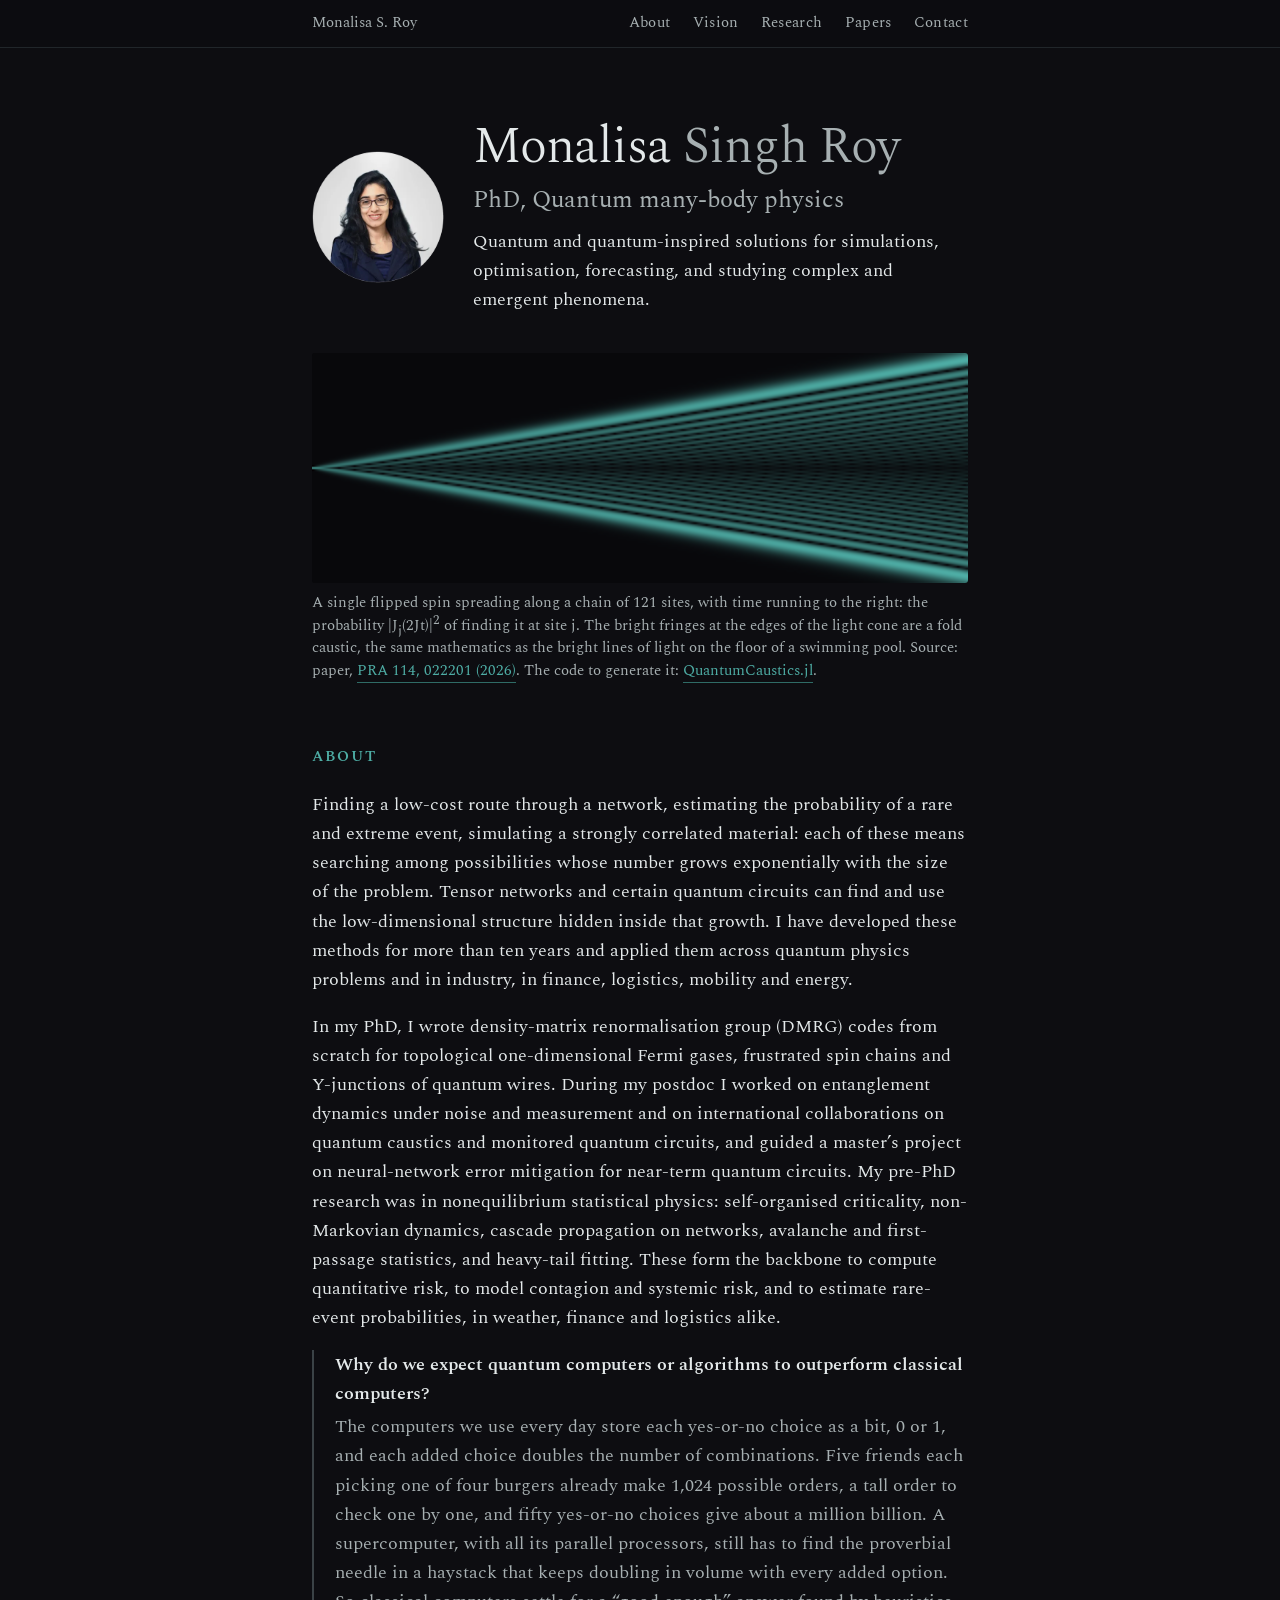
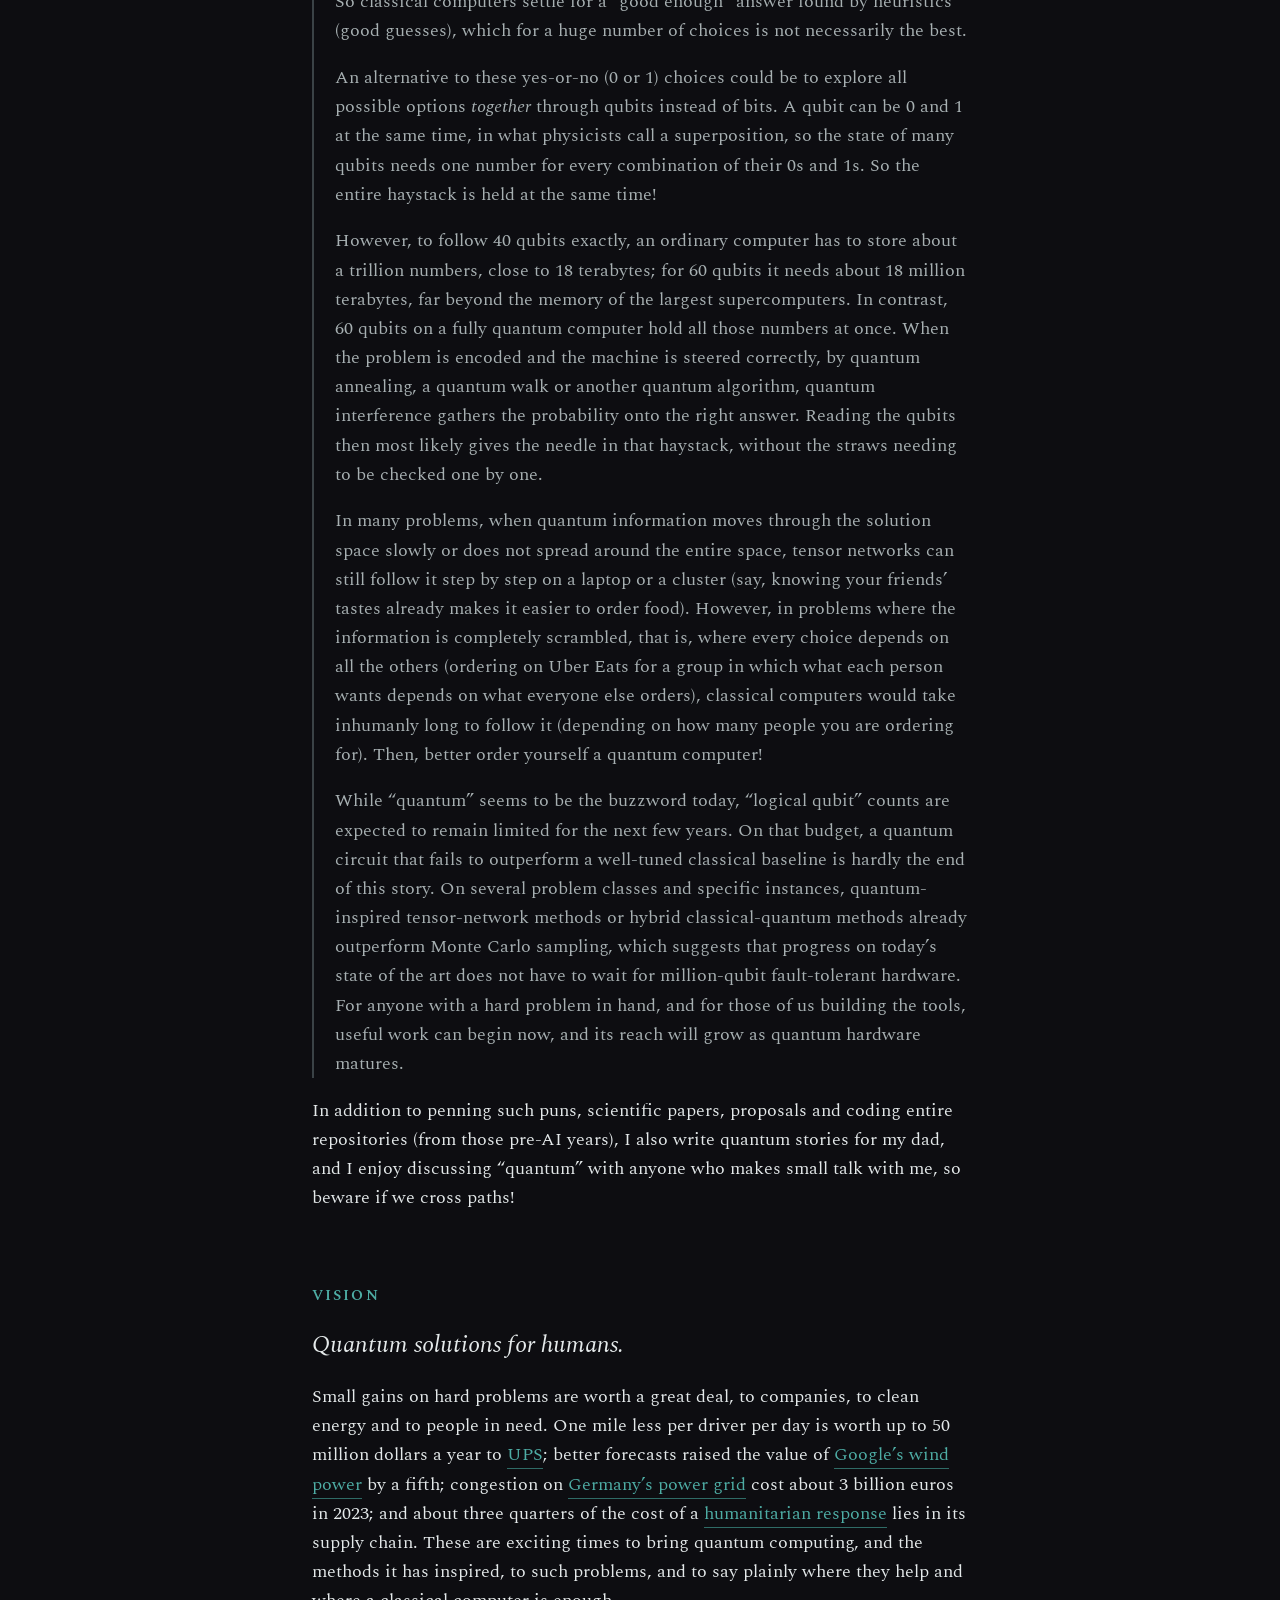
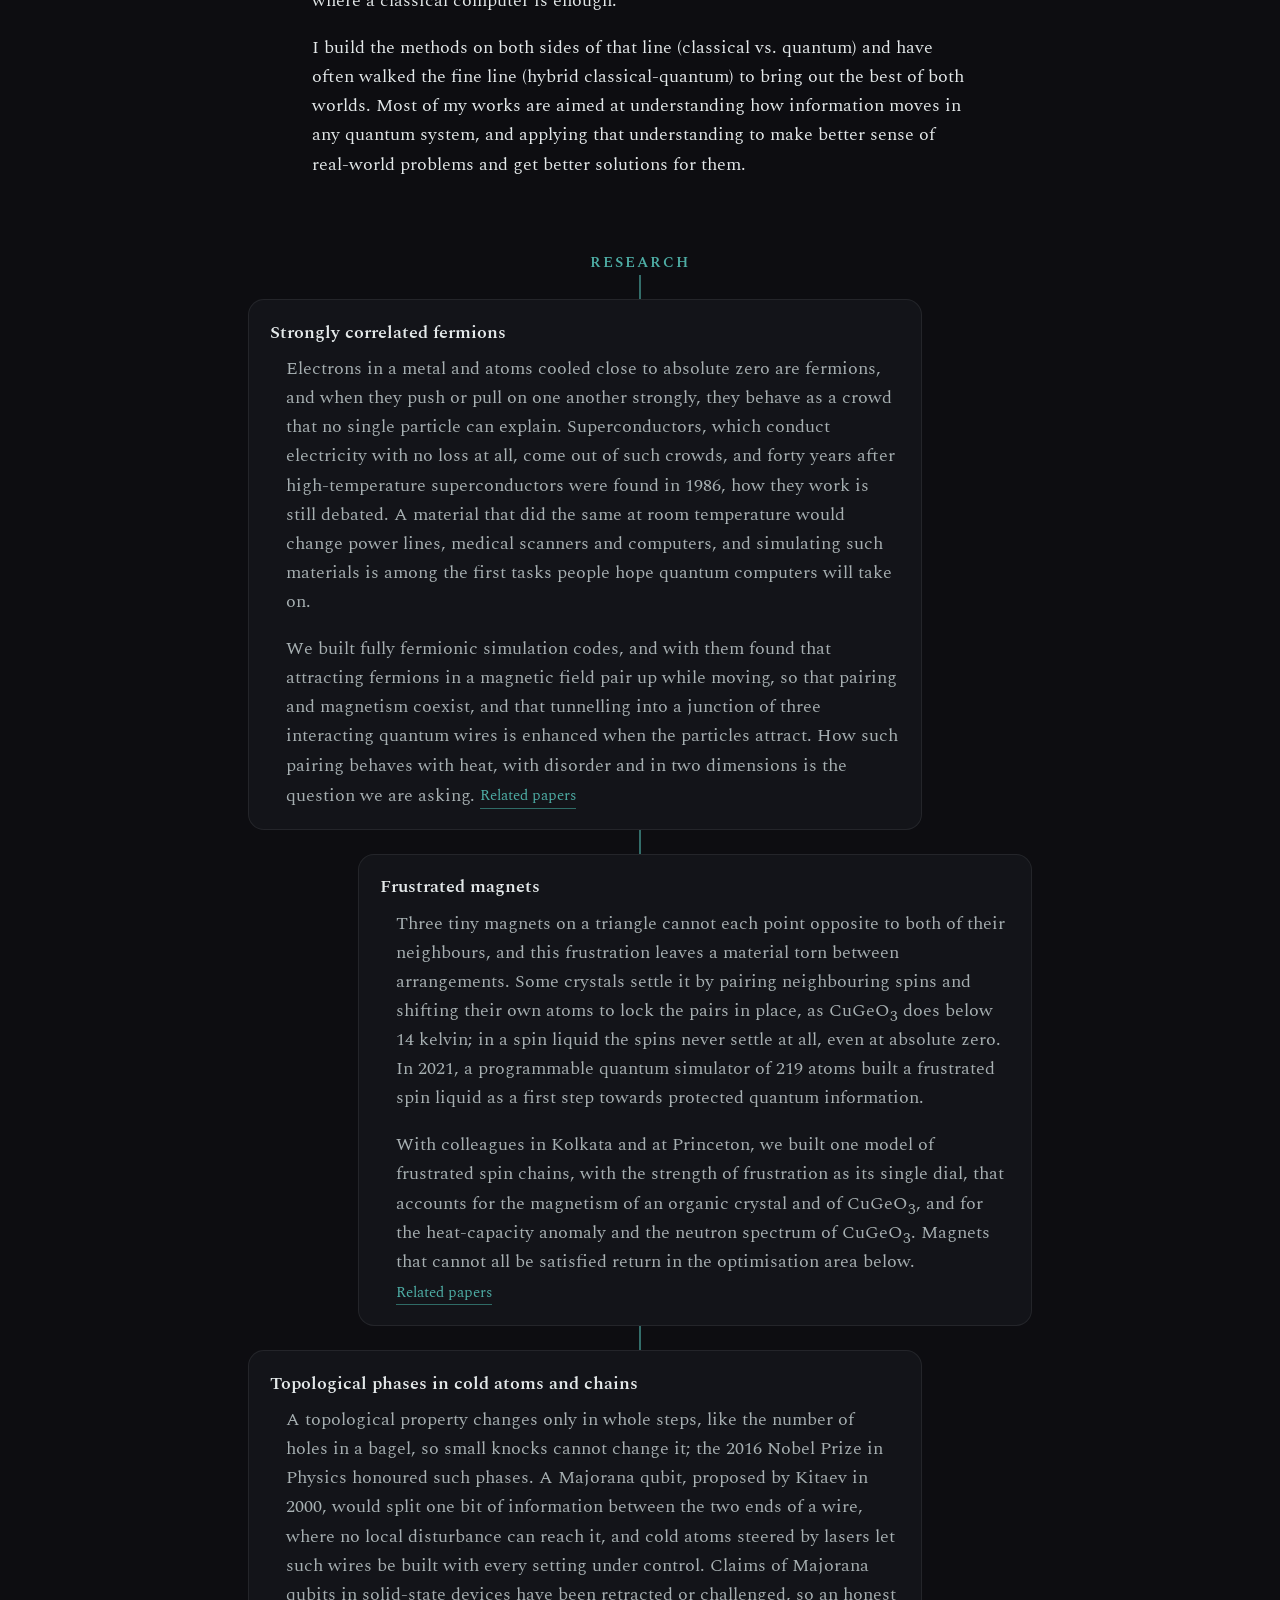
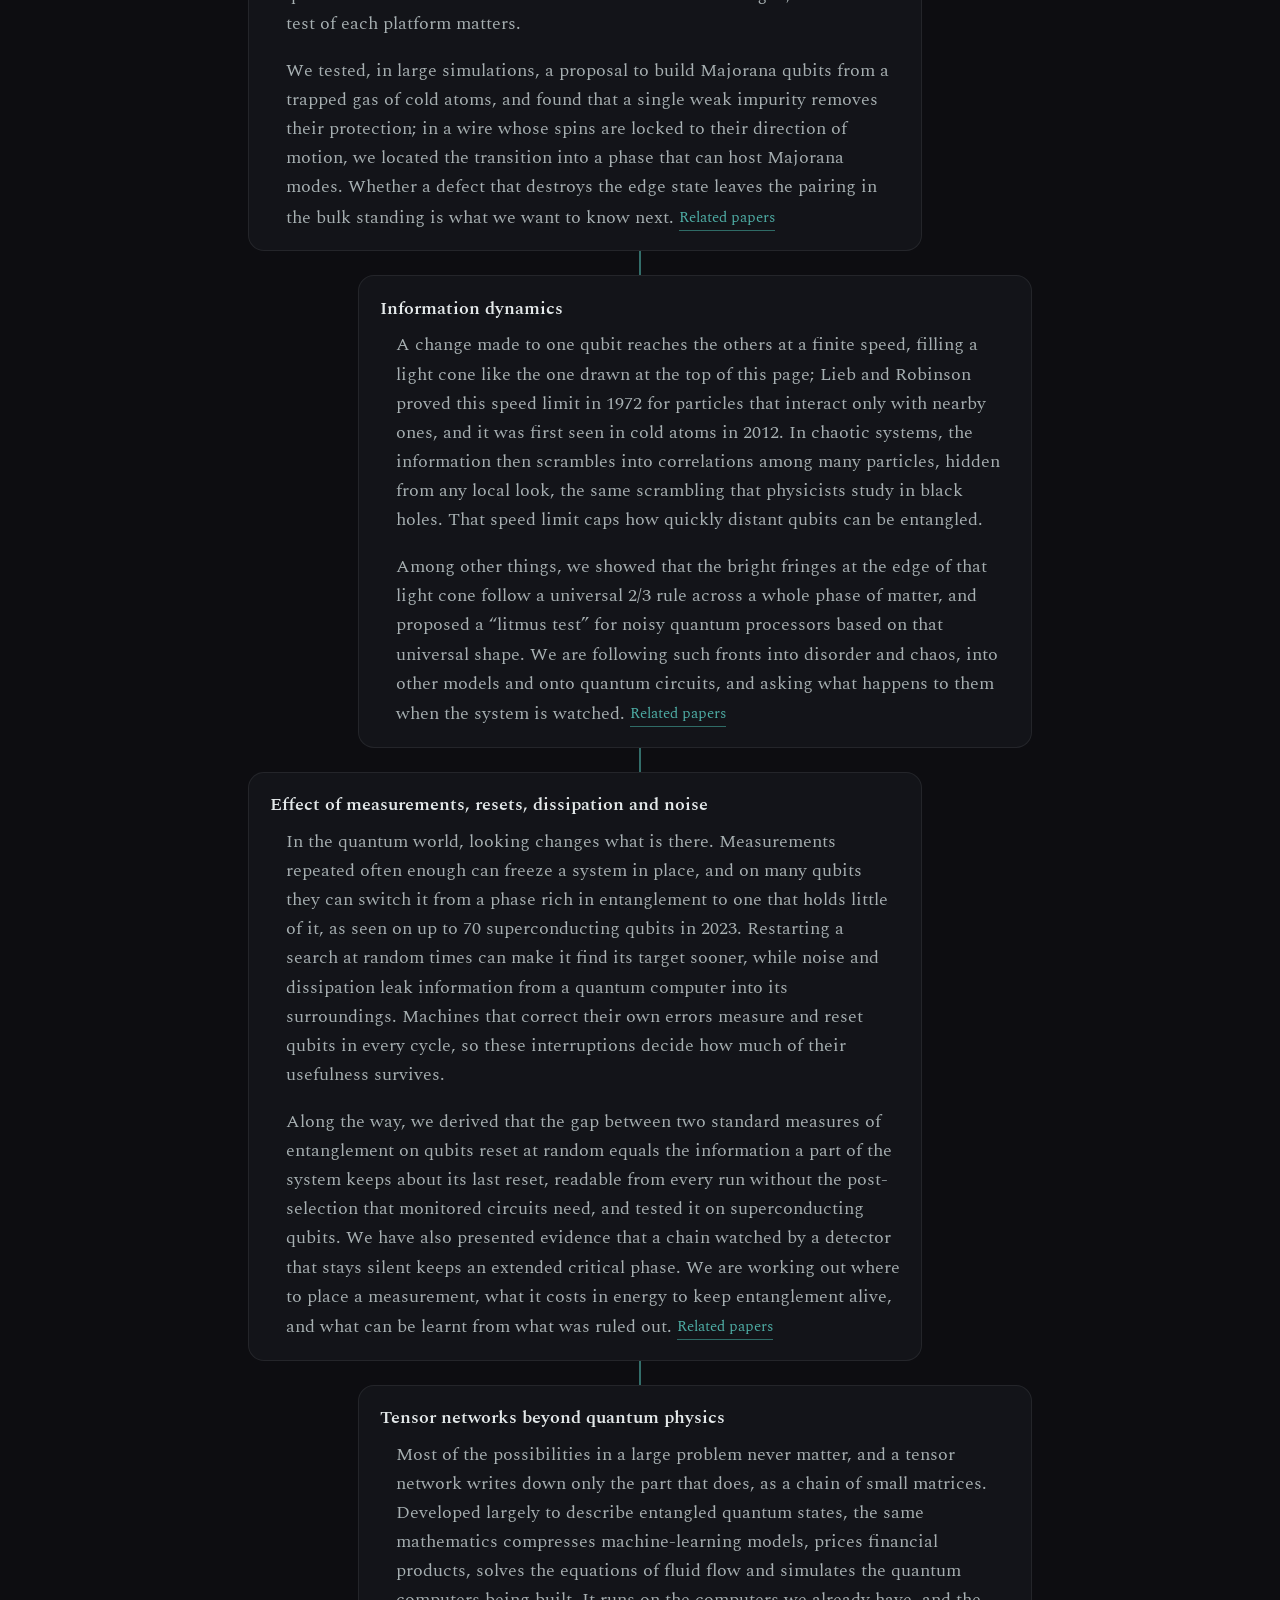
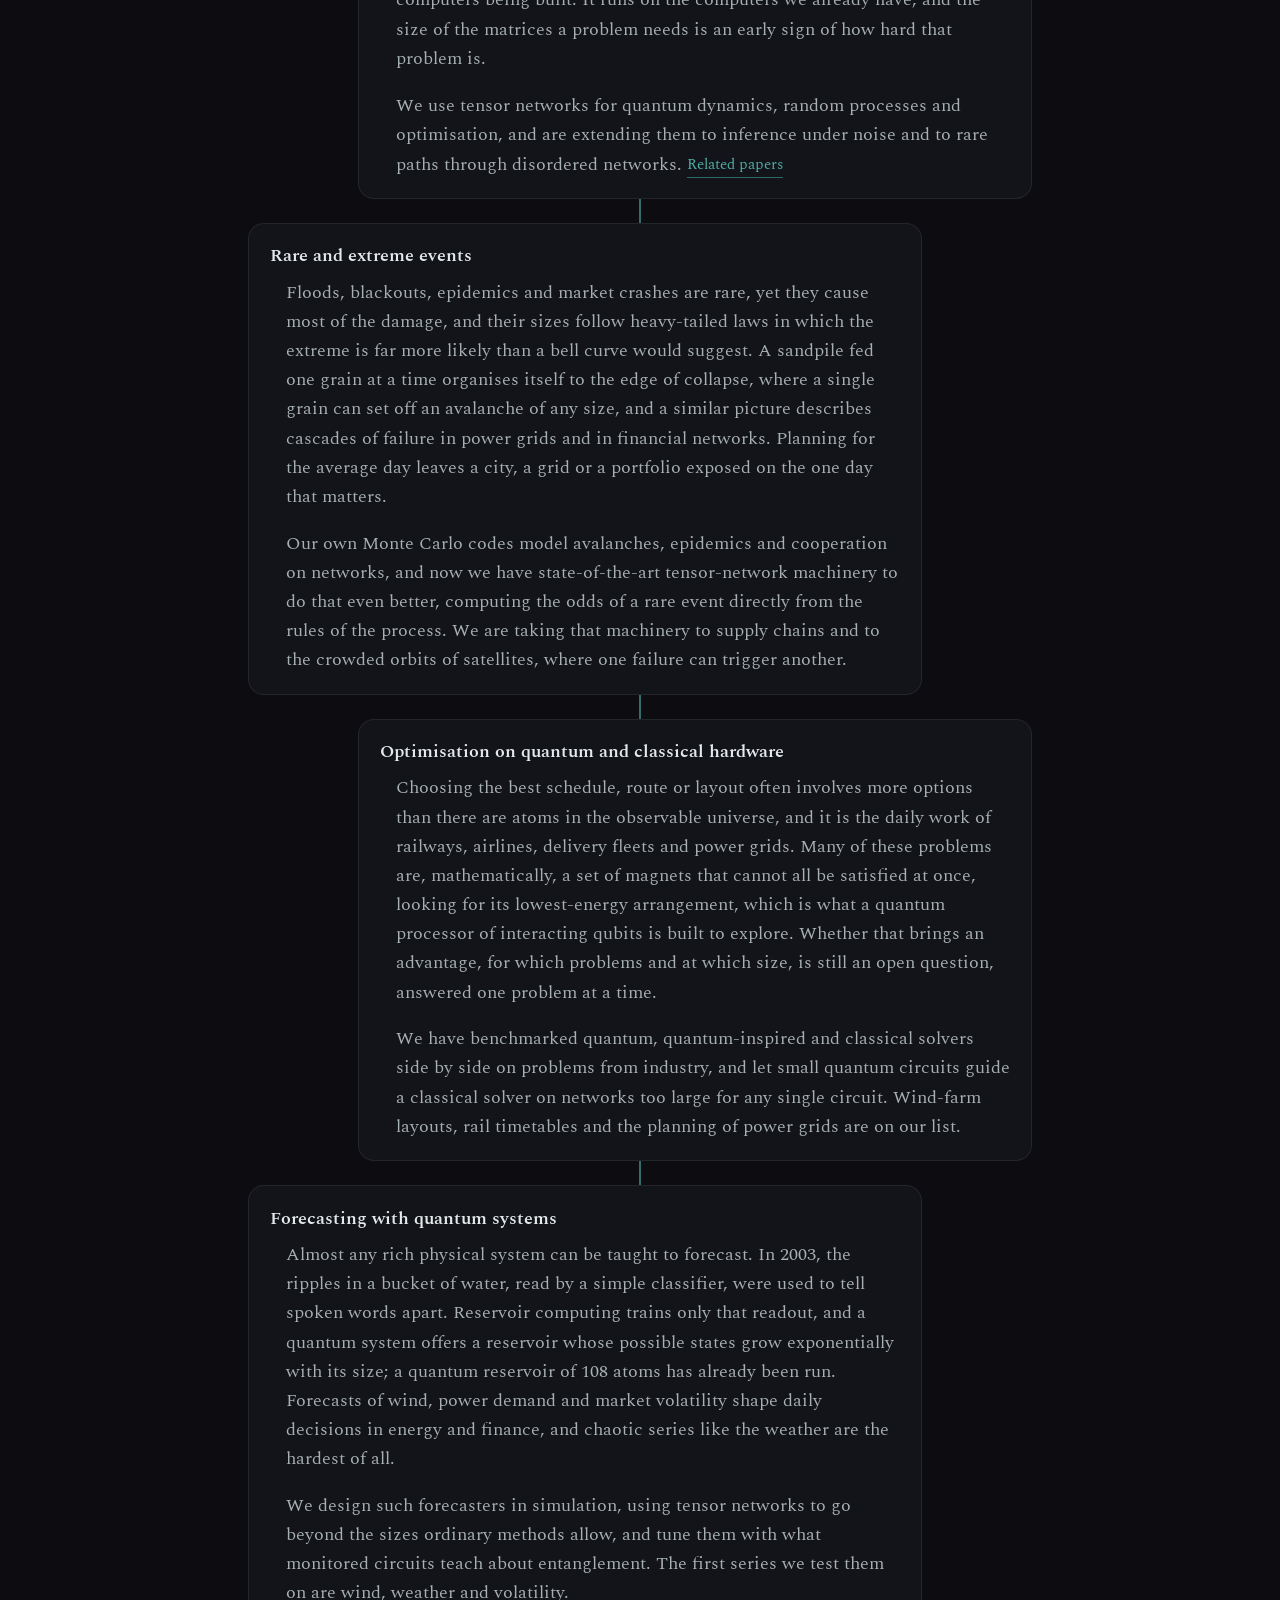
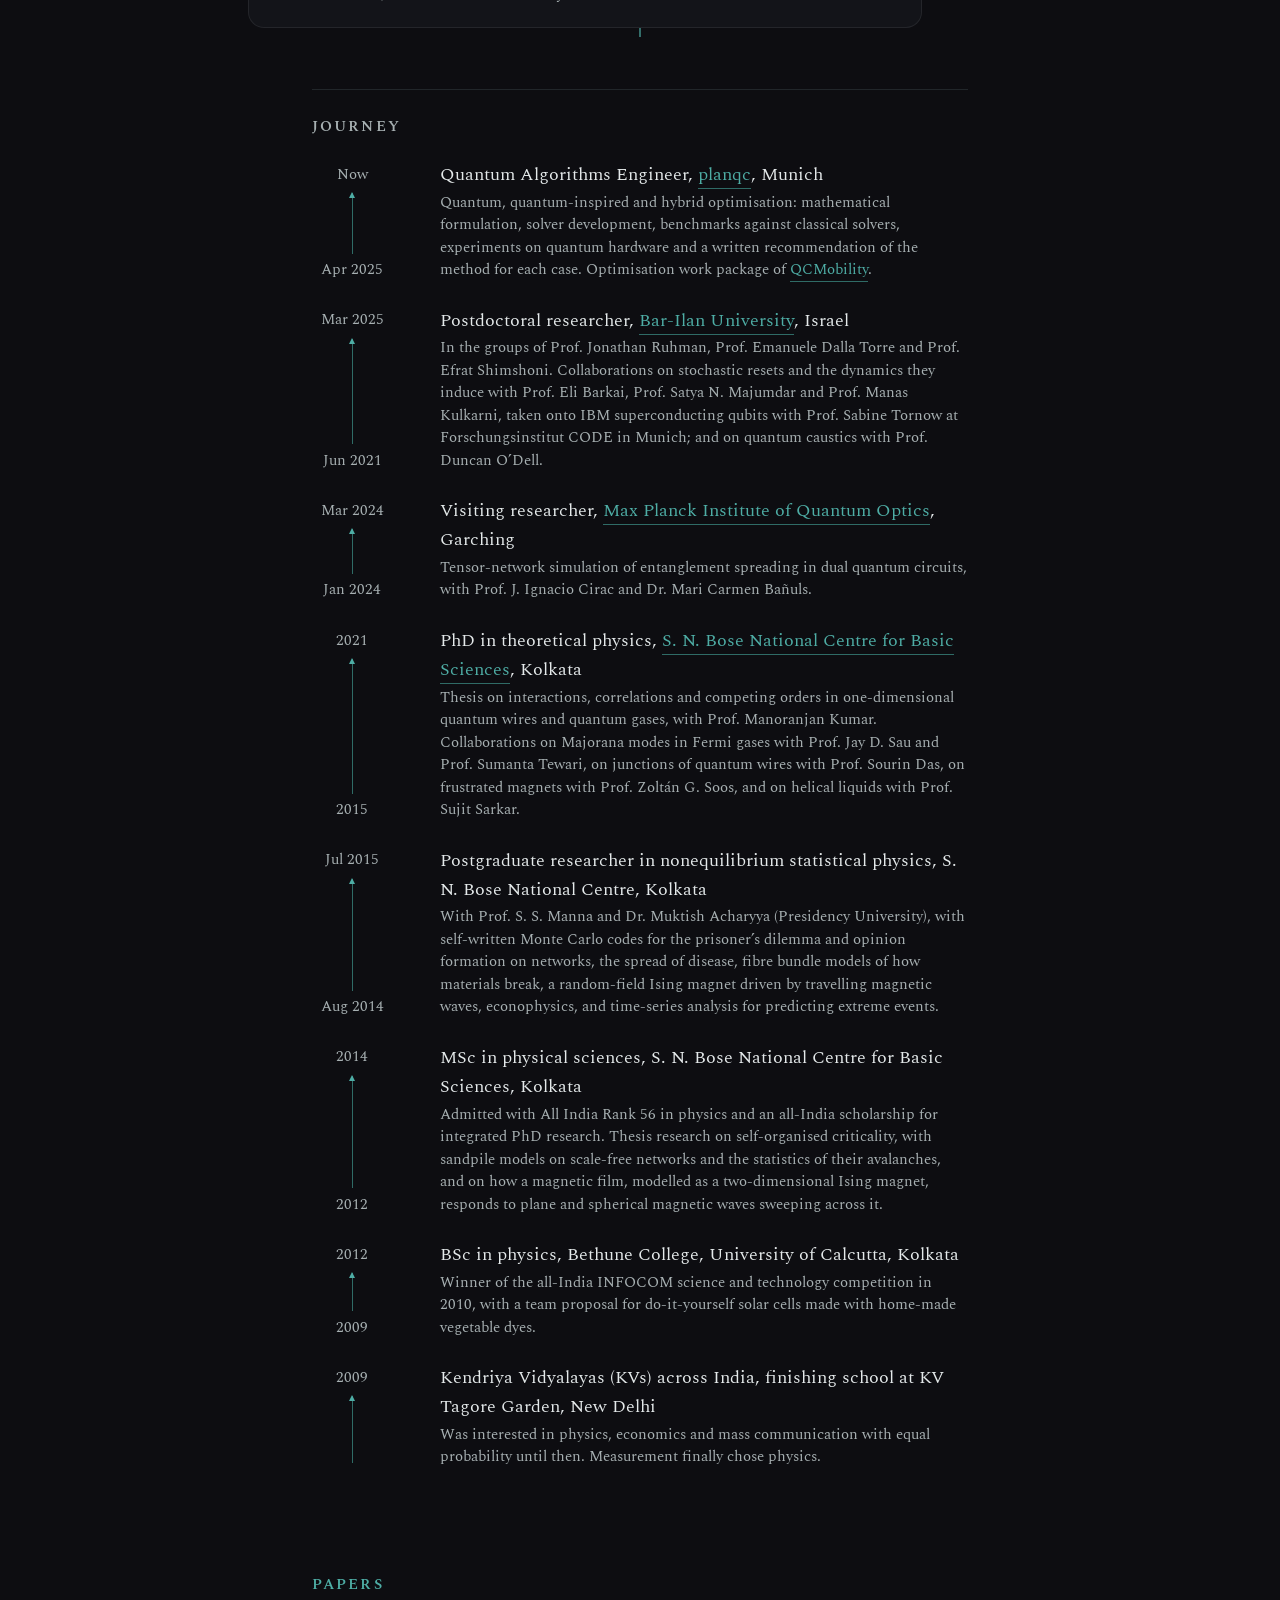
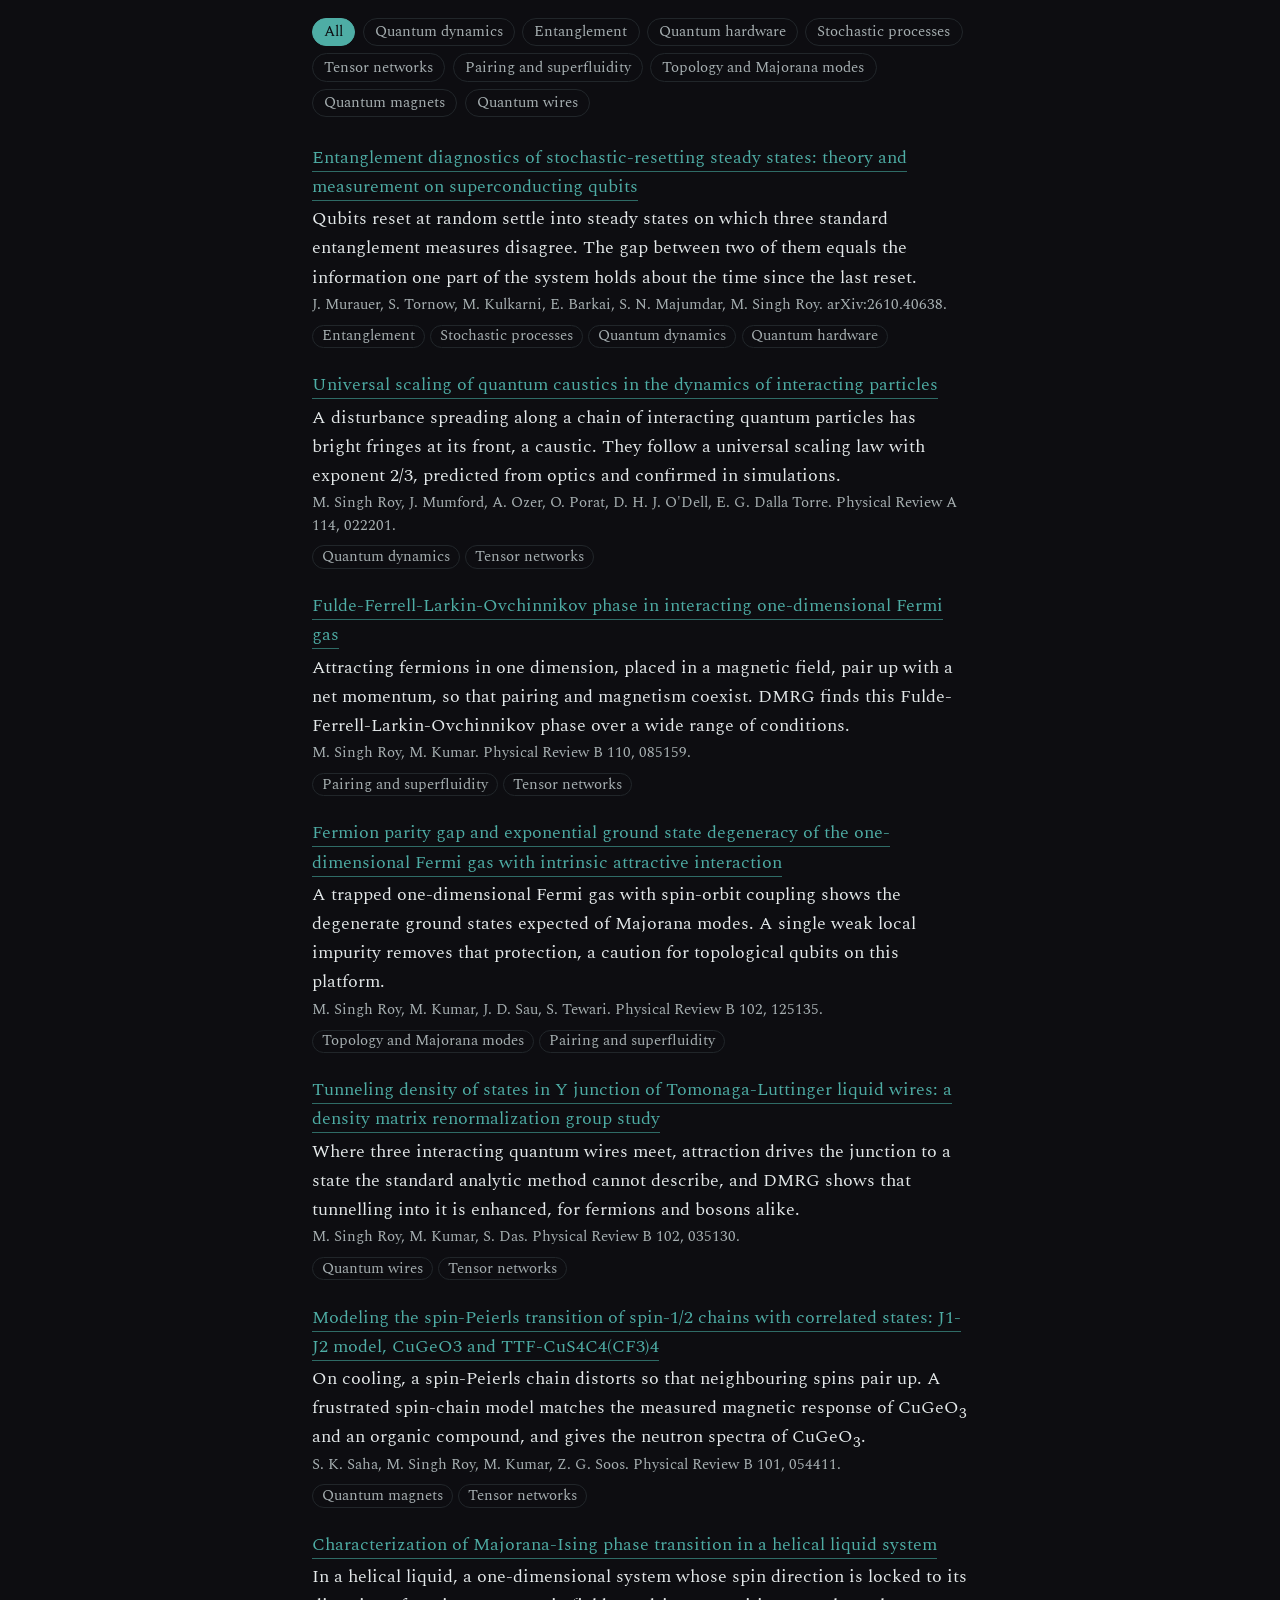
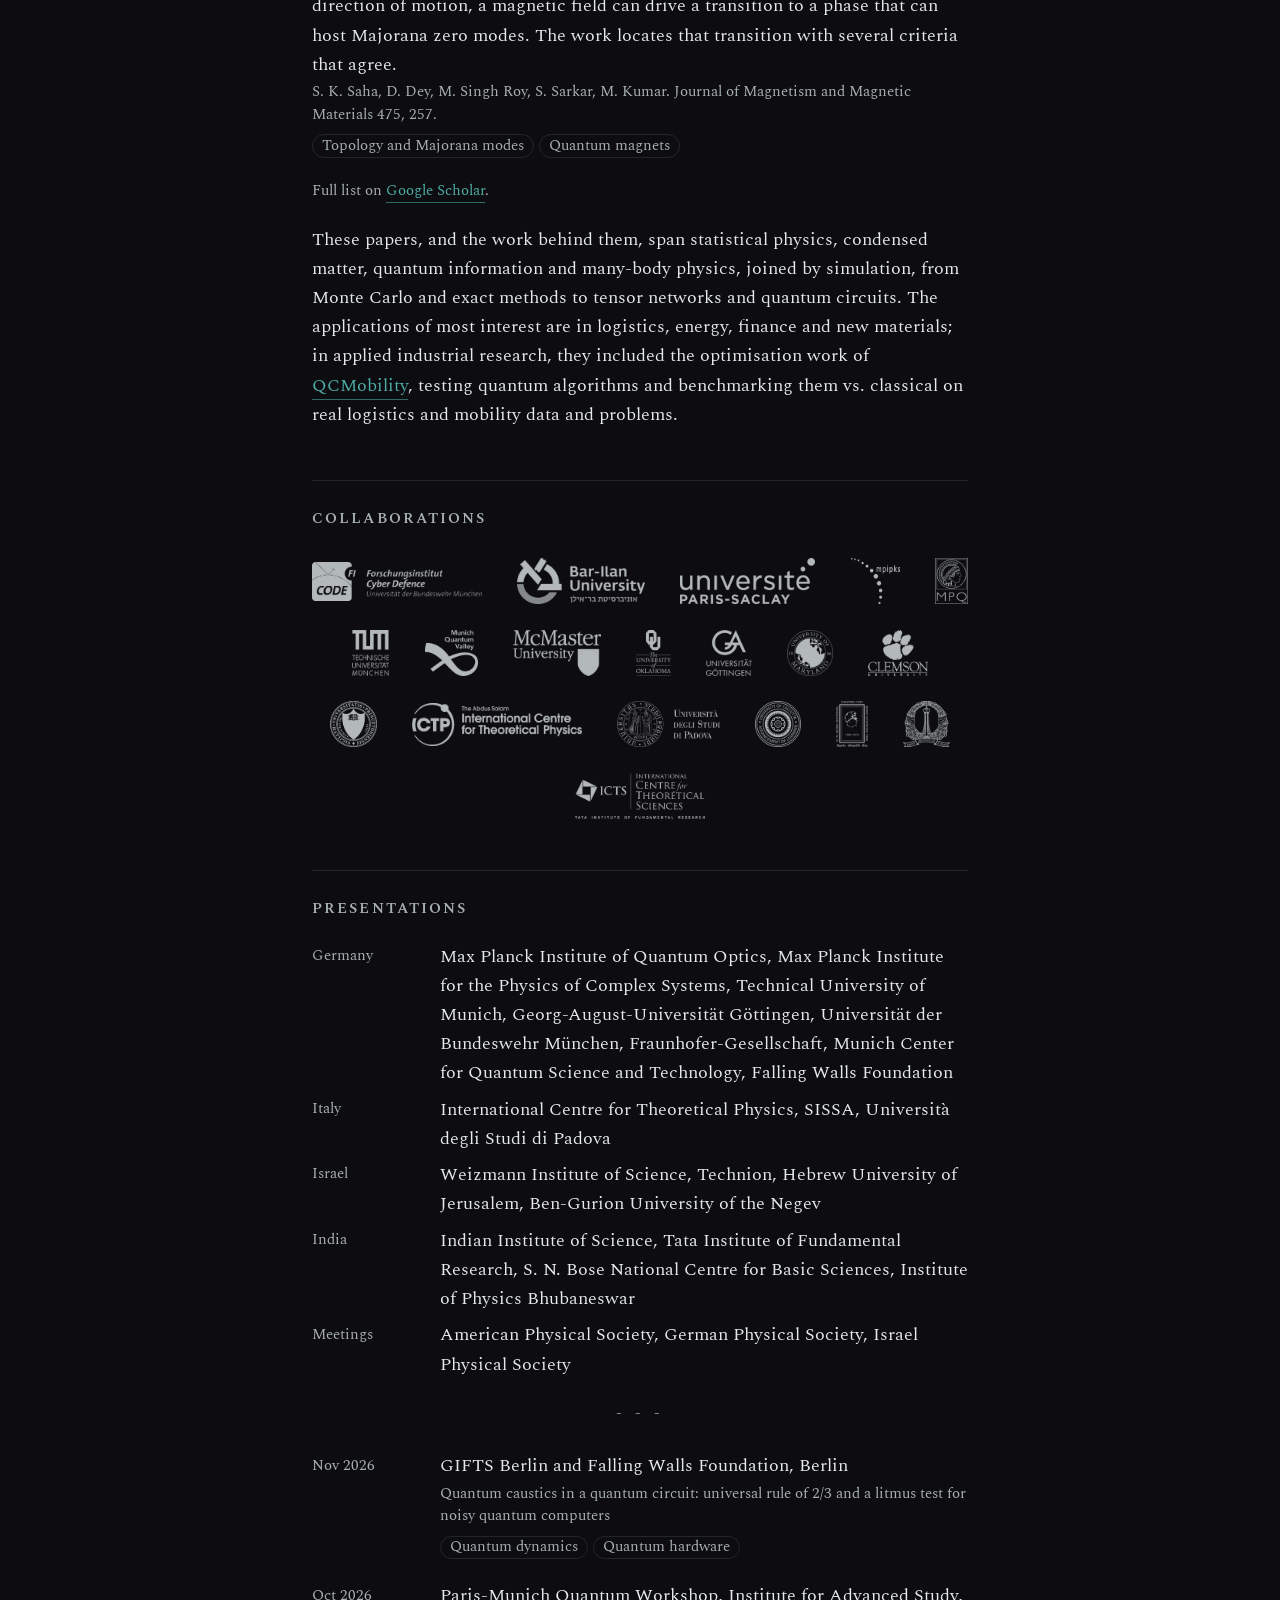
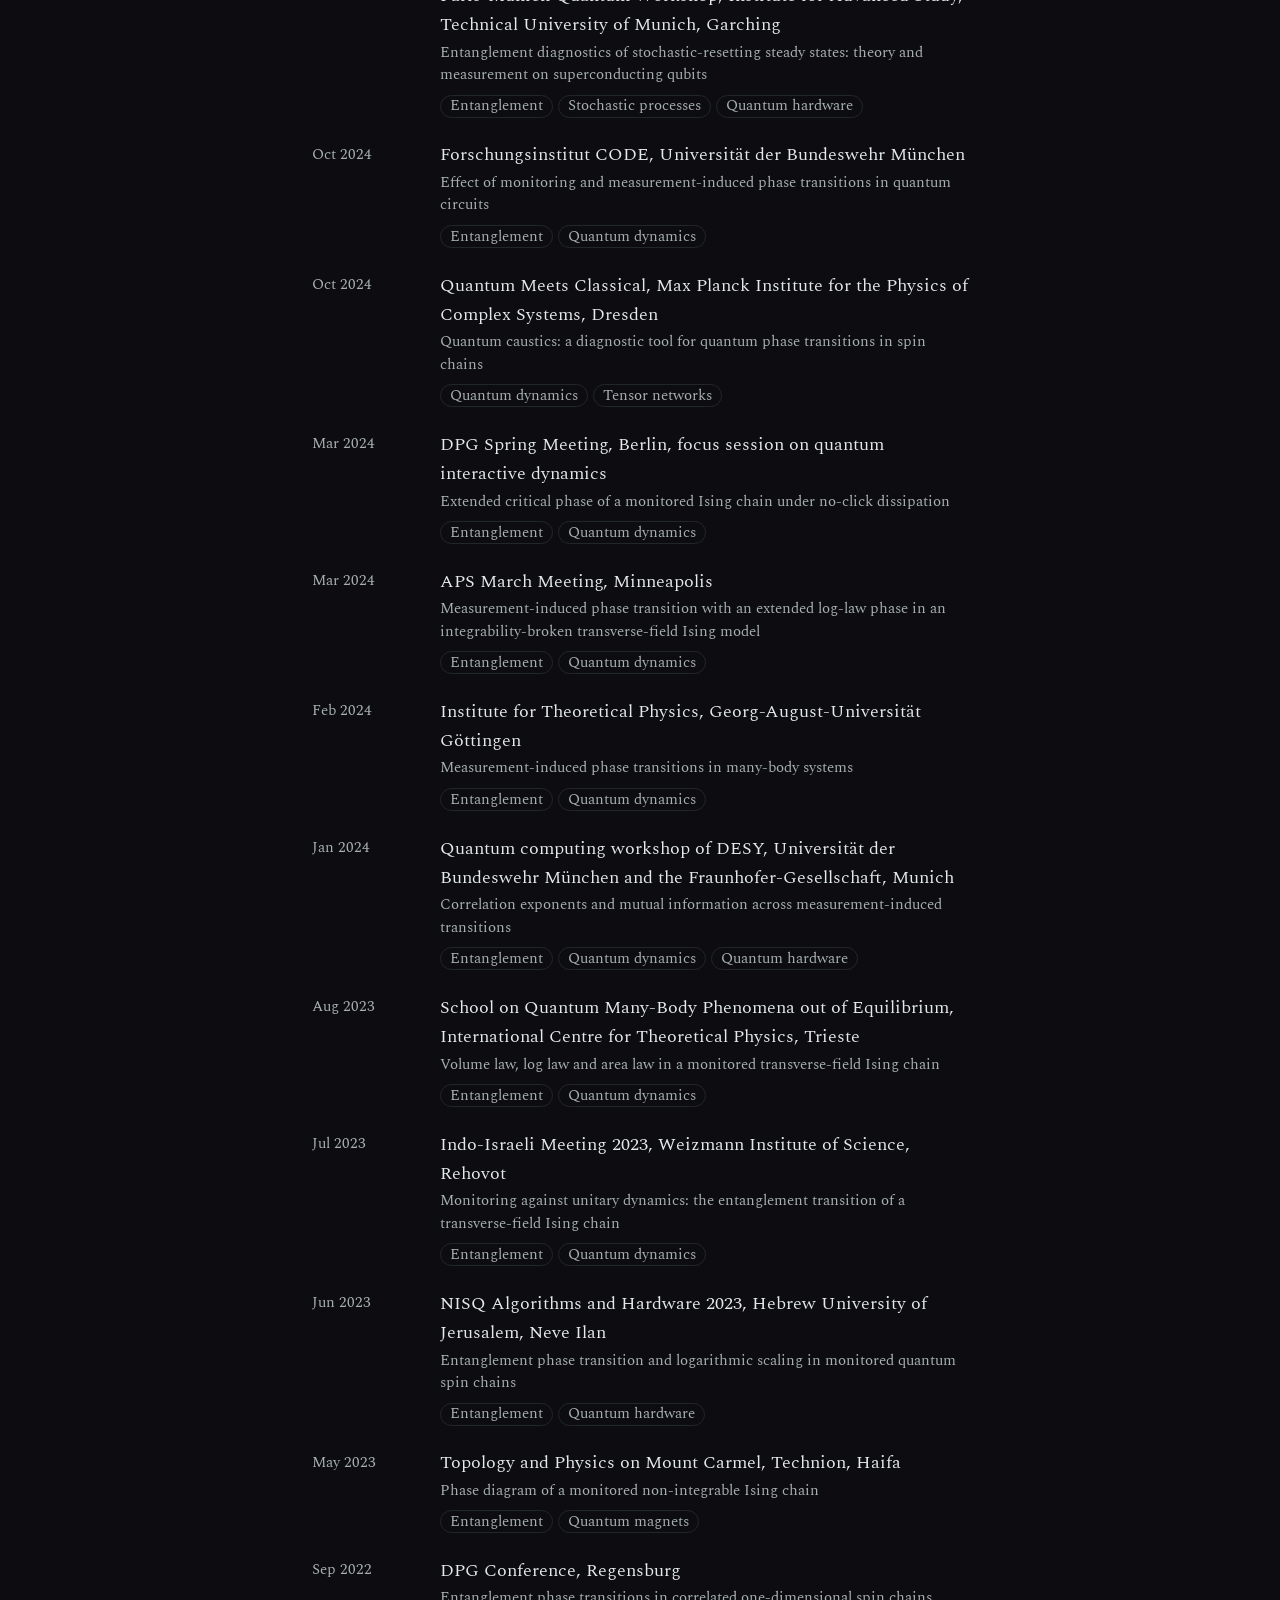
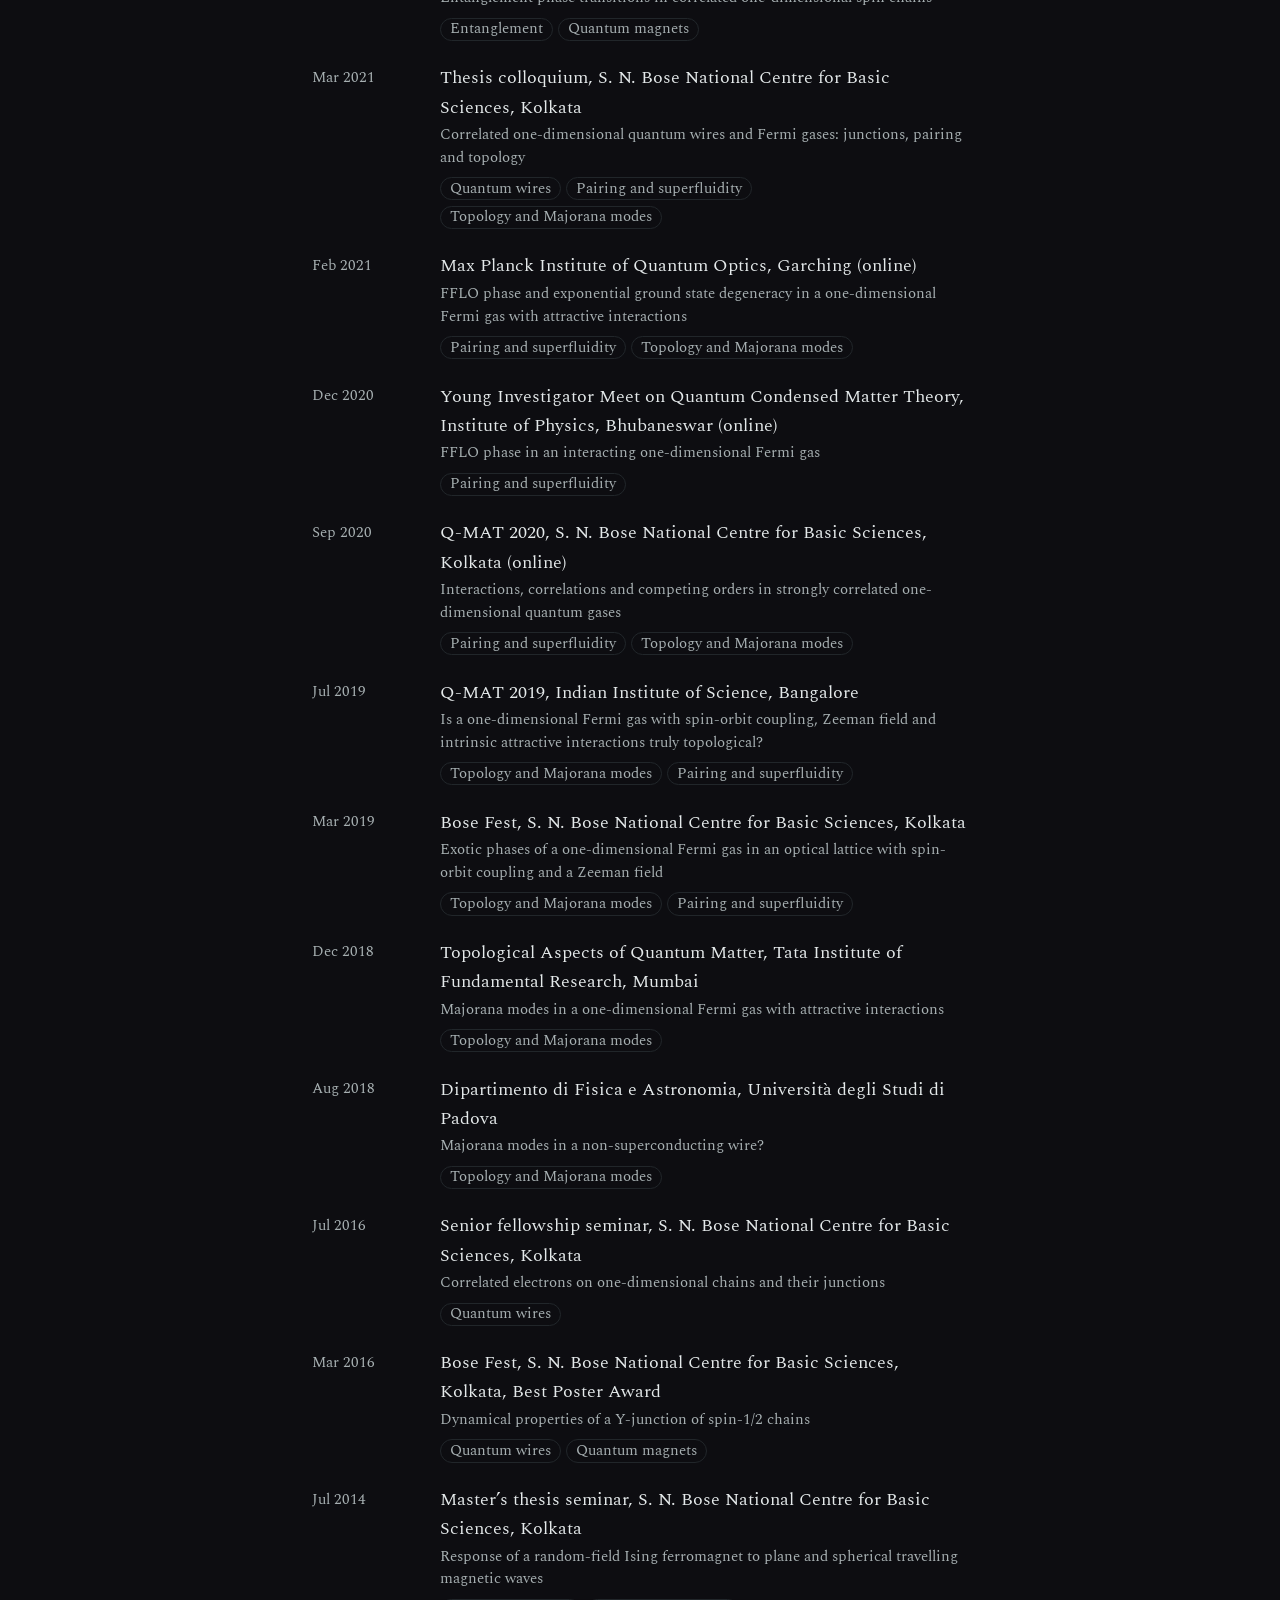
==== commit 5da294bc: "Update the website and its README" ====
--- a/index.html
+++ b/index.html
@@ -9,6 +9,12 @@
 <meta property="og:title" content="Monalisa Singh Roy">
 <meta property="og:description" content="Monalisa Singh Roy, PhD in quantum many-body physics, Munich. Quantum and quantum-inspired solutions for simulations, optimisation, forecasting, and studying complex and emergent phenomena.">
 <meta property="og:type" content="profile">
+<meta property="og:url" content="https://monalisasroy.github.io/">
+<meta property="og:image" content="https://monalisasroy.github.io/assets/img/social.png">
+<meta property="og:image:width" content="1280">
+<meta property="og:image:height" content="640">
+<meta property="og:image:alt" content="Monalisa Singh Roy, with a computed quantum light cone">
+<meta name="twitter:card" content="summary_large_image">
 <link rel="icon" href="favicon.svg" type="image/svg+xml">
 <link rel="preconnect" href="https://fonts.googleapis.com">
 <link rel="preconnect" href="https://fonts.gstatic.com" crossorigin>
@@ -55,7 +61,7 @@
         <p>The computers we use every day store each yes-or-no choice as a bit, 0 or 1, and each added choice doubles the number of combinations. Five friends each picking one of four burgers already make 1,024 possible orders, a tall order to check one by one, and fifty yes-or-no choices give about a million billion. A supercomputer, with all its parallel processors, still has to find the proverbial needle in a haystack that keeps doubling in volume with every added option. So classical computers settle for a &ldquo;good enough&rdquo; answer found by heuristics (good guesses), which for a huge number of choices is not necessarily the best.</p>
         <p>An alternative to these yes-or-no (0 or 1) choices could be to explore all possible options <em>together</em> through qubits instead of bits. A qubit can be 0 and 1 at the same time, in what physicists call a superposition, so the state of many qubits needs one number for every combination of their 0s and 1s. So the entire haystack is held at the same time!</p>
         <p>However, to follow 40 qubits exactly, an ordinary computer has to store about a trillion numbers, close to 18 terabytes; for 60 qubits it needs about 18 million terabytes, far beyond the memory of the largest supercomputers. In contrast, 60 qubits on a fully quantum computer hold all those numbers at once. When the problem is encoded and the machine is steered correctly, by quantum annealing, a quantum walk or another quantum algorithm, quantum interference gathers the probability onto the right answer. Reading the qubits then most likely gives the needle in that haystack, without the straws needing to be checked one by one.</p>
-        <p>In many problems, when quantum information moves through the machine only a little and does not spread around the entire space, tensor networks can still follow it step by step on a laptop or a cluster (say, knowing your friends&rsquo; tastes already makes it easier to order food). However, in problems where the information is completely scrambled, that is, where every choice depends on all the others (ordering on Uber Eats for a group in which what each person wants depends on what everyone else orders), classical computers would take inhumanly long to follow it (depending on how many people you are ordering for). Then, better order yourself a quantum computer!</p>
+        <p>In many problems, when quantum information moves through the solution space slowly or does not spread around the entire space, tensor networks can still follow it step by step on a laptop or a cluster (say, knowing your friends&rsquo; tastes already makes it easier to order food). However, in problems where the information is completely scrambled, that is, where every choice depends on all the others (ordering on Uber Eats for a group in which what each person wants depends on what everyone else orders), classical computers would take inhumanly long to follow it (depending on how many people you are ordering for). Then, better order yourself a quantum computer!</p>
         <p>While &ldquo;quantum&rdquo; seems to be the buzzword today, &ldquo;logical qubit&rdquo; counts are expected to remain limited for the next few years. On that budget, a quantum circuit that fails to outperform a well-tuned classical baseline is hardly the end of this story. On several problem classes and specific instances, quantum-inspired tensor-network methods or hybrid classical-quantum methods already outperform Monte Carlo sampling, which suggests that progress on today&rsquo;s state of the art does not have to wait for million-qubit fault-tolerant hardware. For anyone with a hard problem in hand, and for those of us building the tools, useful work can begin now, and its reach will grow as quantum hardware matures.</p>
       </dd>
     </dl>
@@ -153,6 +159,8 @@
         <span class="meta">Admitted with All India Rank 56 in physics and an all-India scholarship for integrated PhD research. Thesis research on self-organised criticality, with sandpile models on scale-free networks and the statistics of their avalanches, and on how a magnetic film, modelled as a two-dimensional Ising magnet, responds to plane and spherical magnetic waves sweeping across it.</span></div></li>
       <li><div class="span" aria-label="2009 to 2012"><span class="to">2012</span><span class="bar" aria-hidden="true"></span><span class="from">2009</span></div><div class="what">BSc in physics, Bethune College, University of Calcutta, Kolkata
         <span class="meta">Winner of the all-India INFOCOM science and technology competition in 2010, with a team proposal for do-it-yourself solar cells made with home-made vegetable dyes.</span></div></li>
+      <li><div class="span" aria-label="Until 2009"><span class="to">2009</span><span class="bar" aria-hidden="true"></span><span class="from"></span></div><div class="what">Kendriya Vidyalayas (KVs) across India, finishing school at KV Tagore Garden, New Delhi
+        <span class="meta">Was interested in physics, economics and mass communication with equal probability until then. Measurement finally chose physics.</span></div></li>
     </ol>
   </section>
 
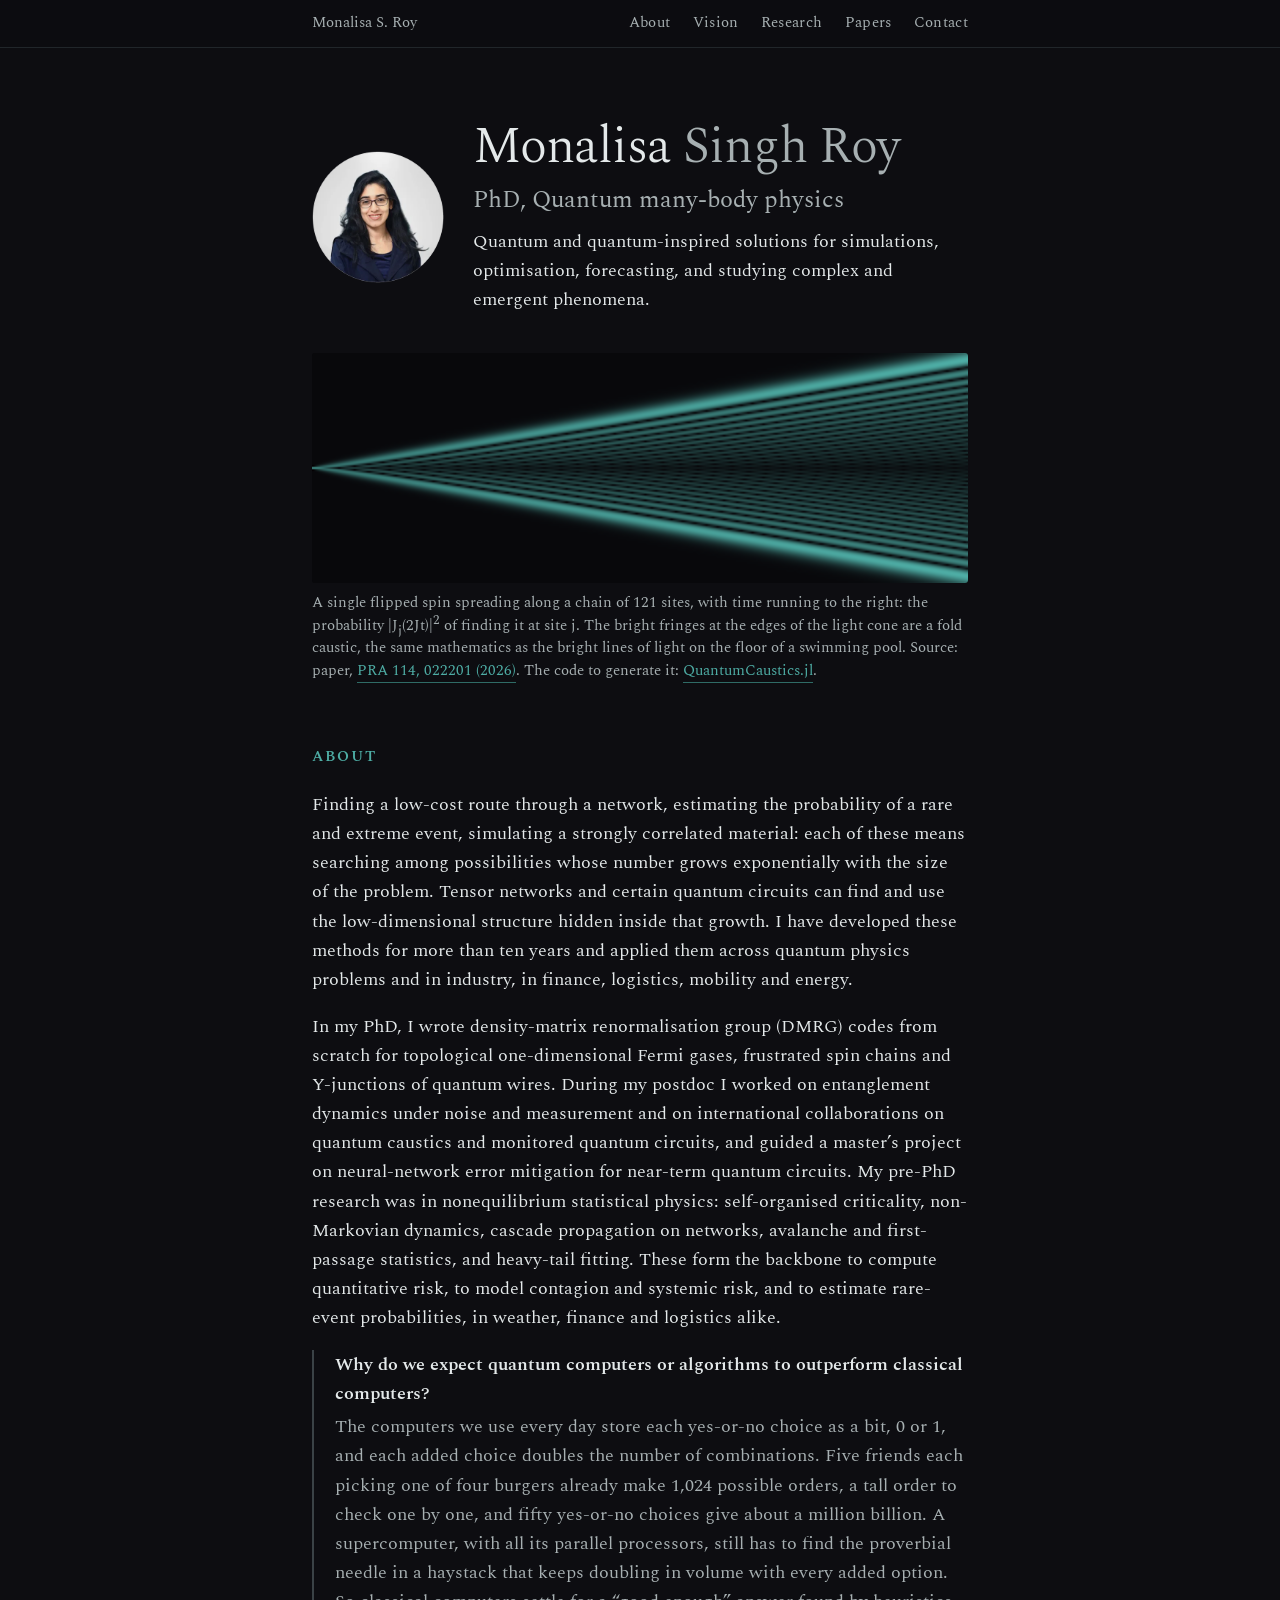
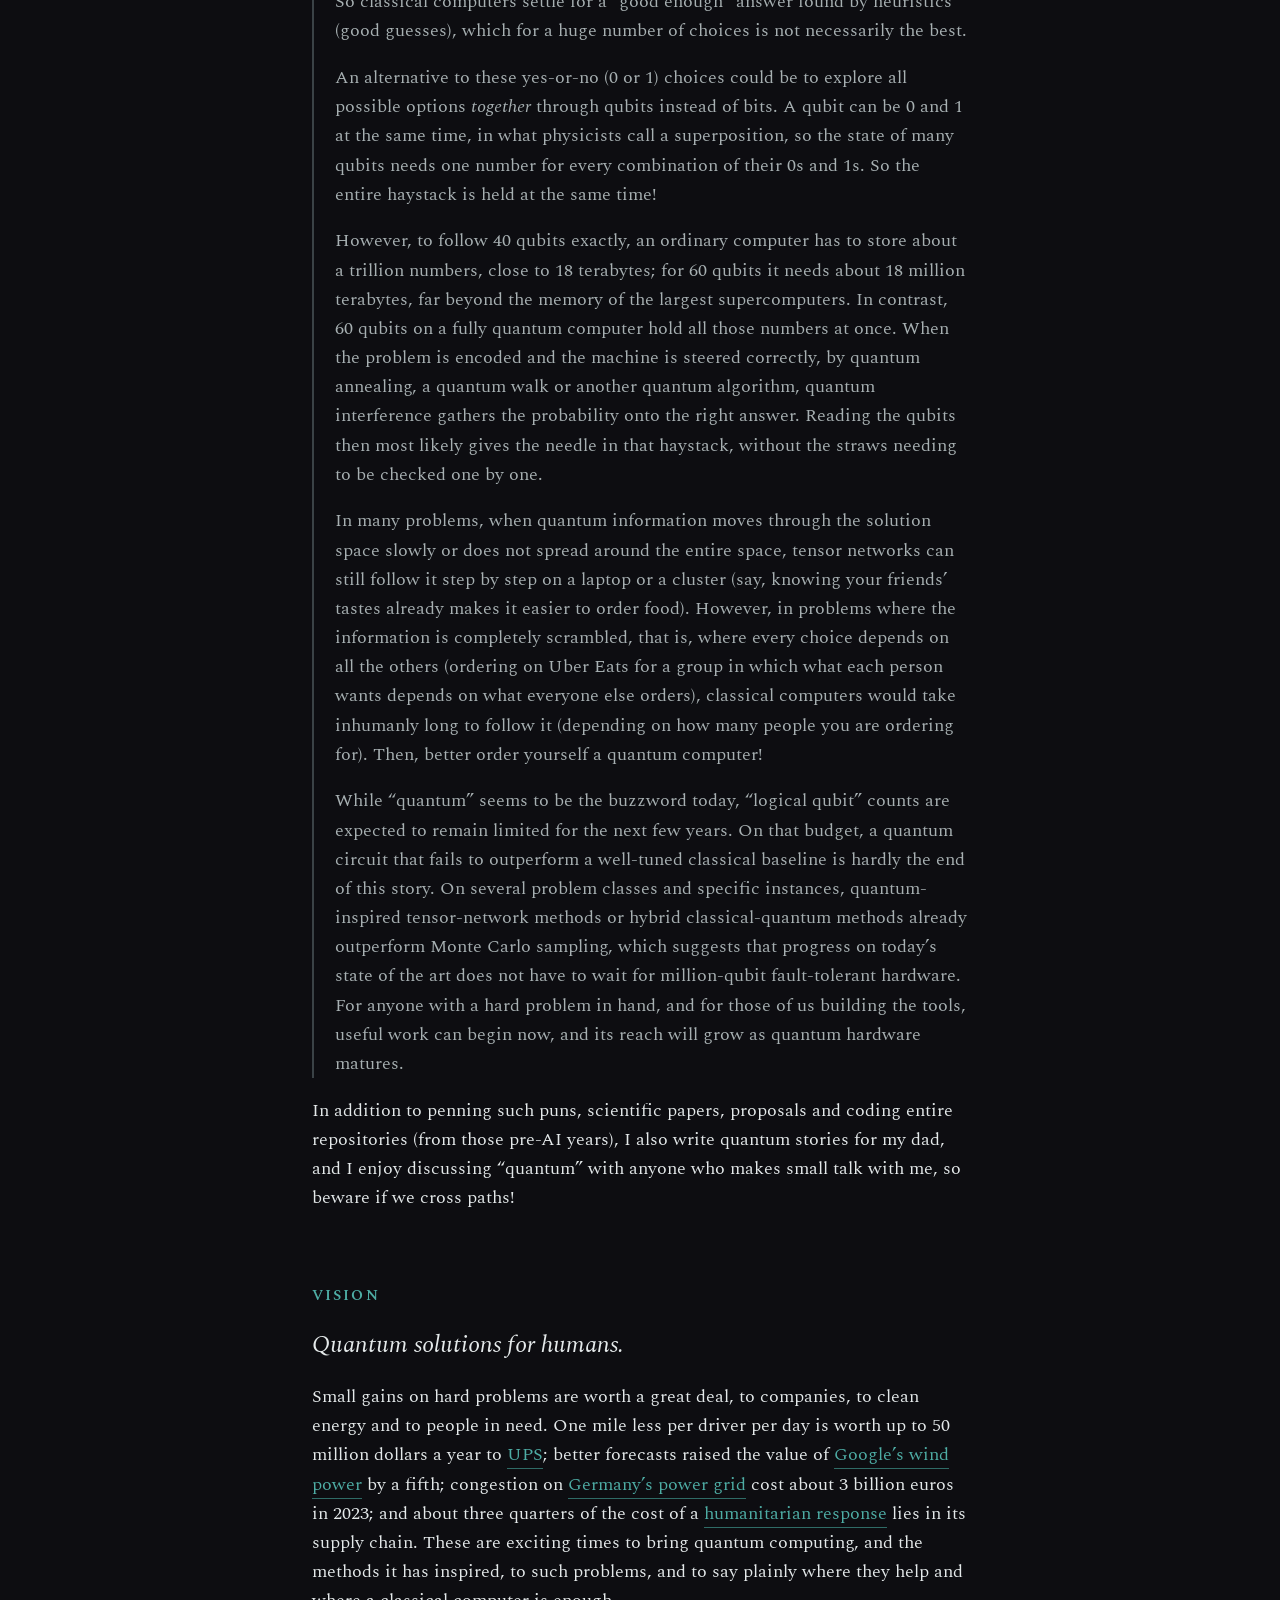
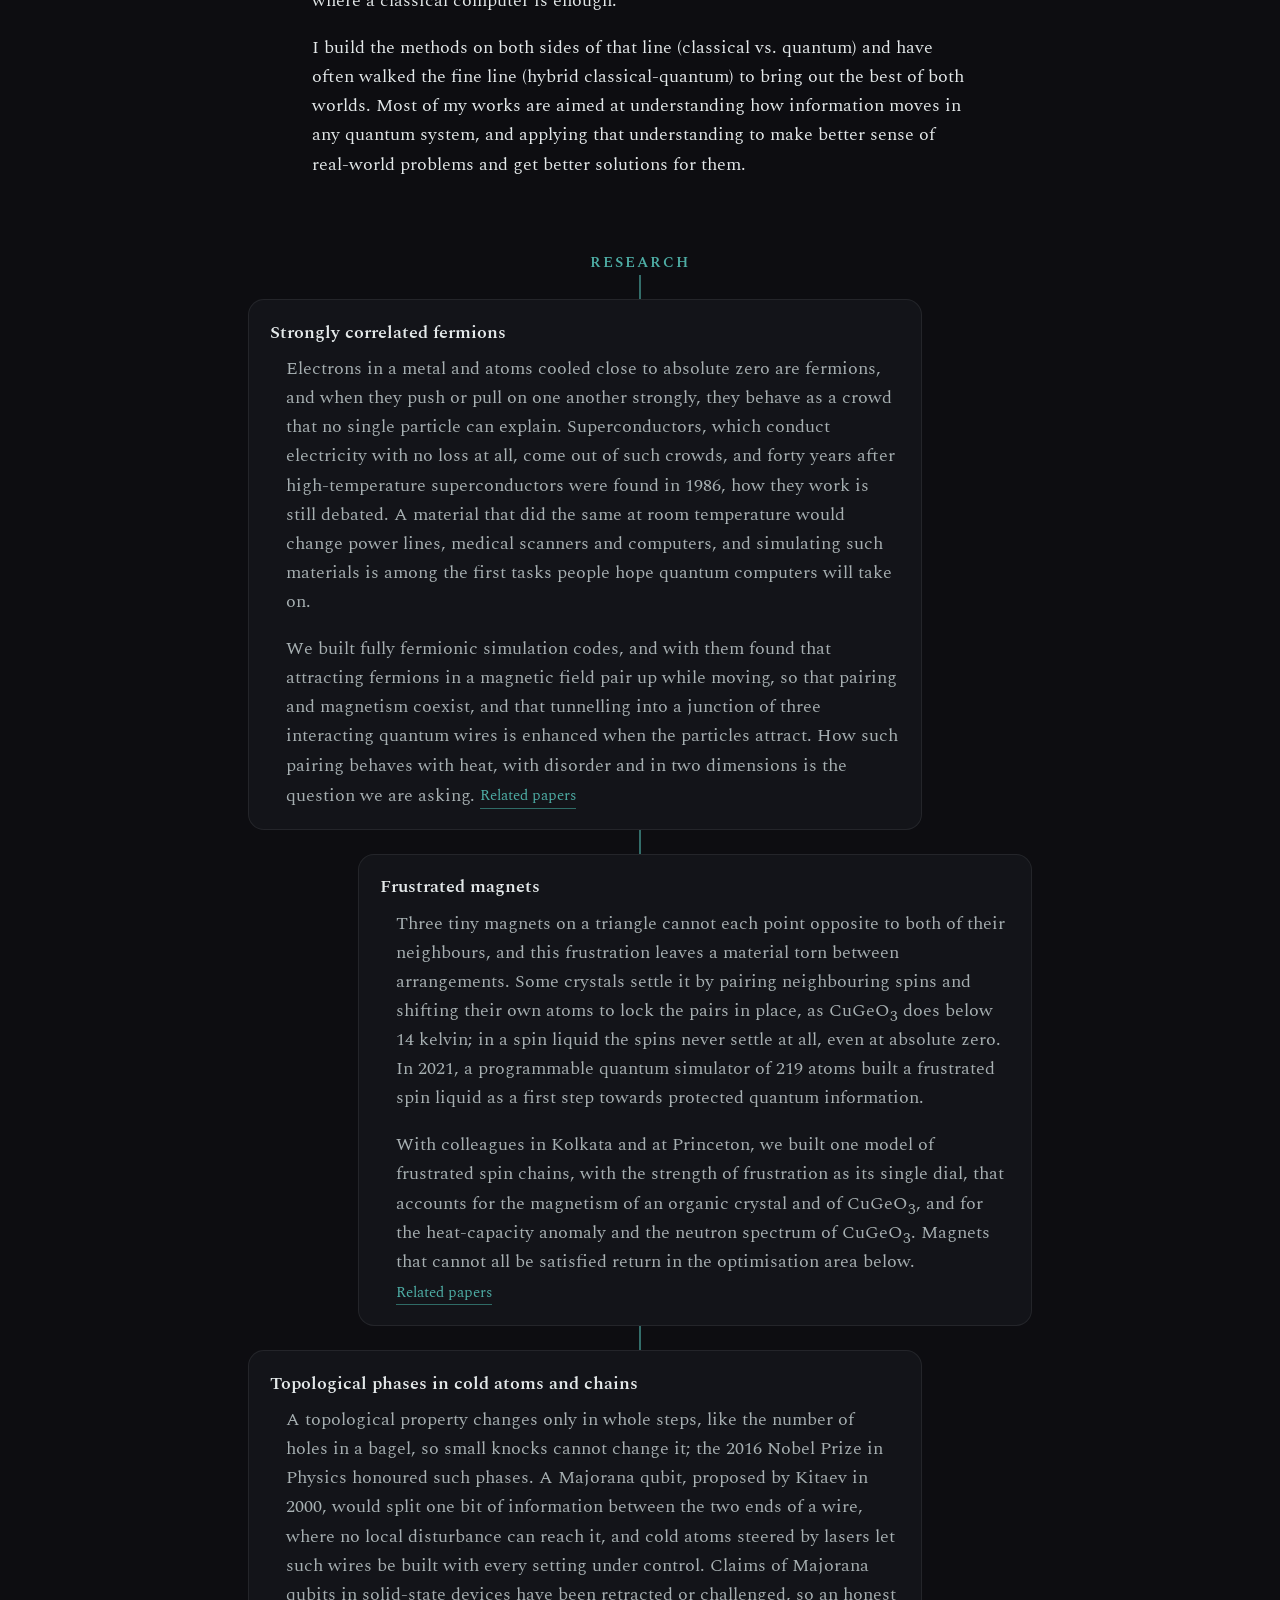
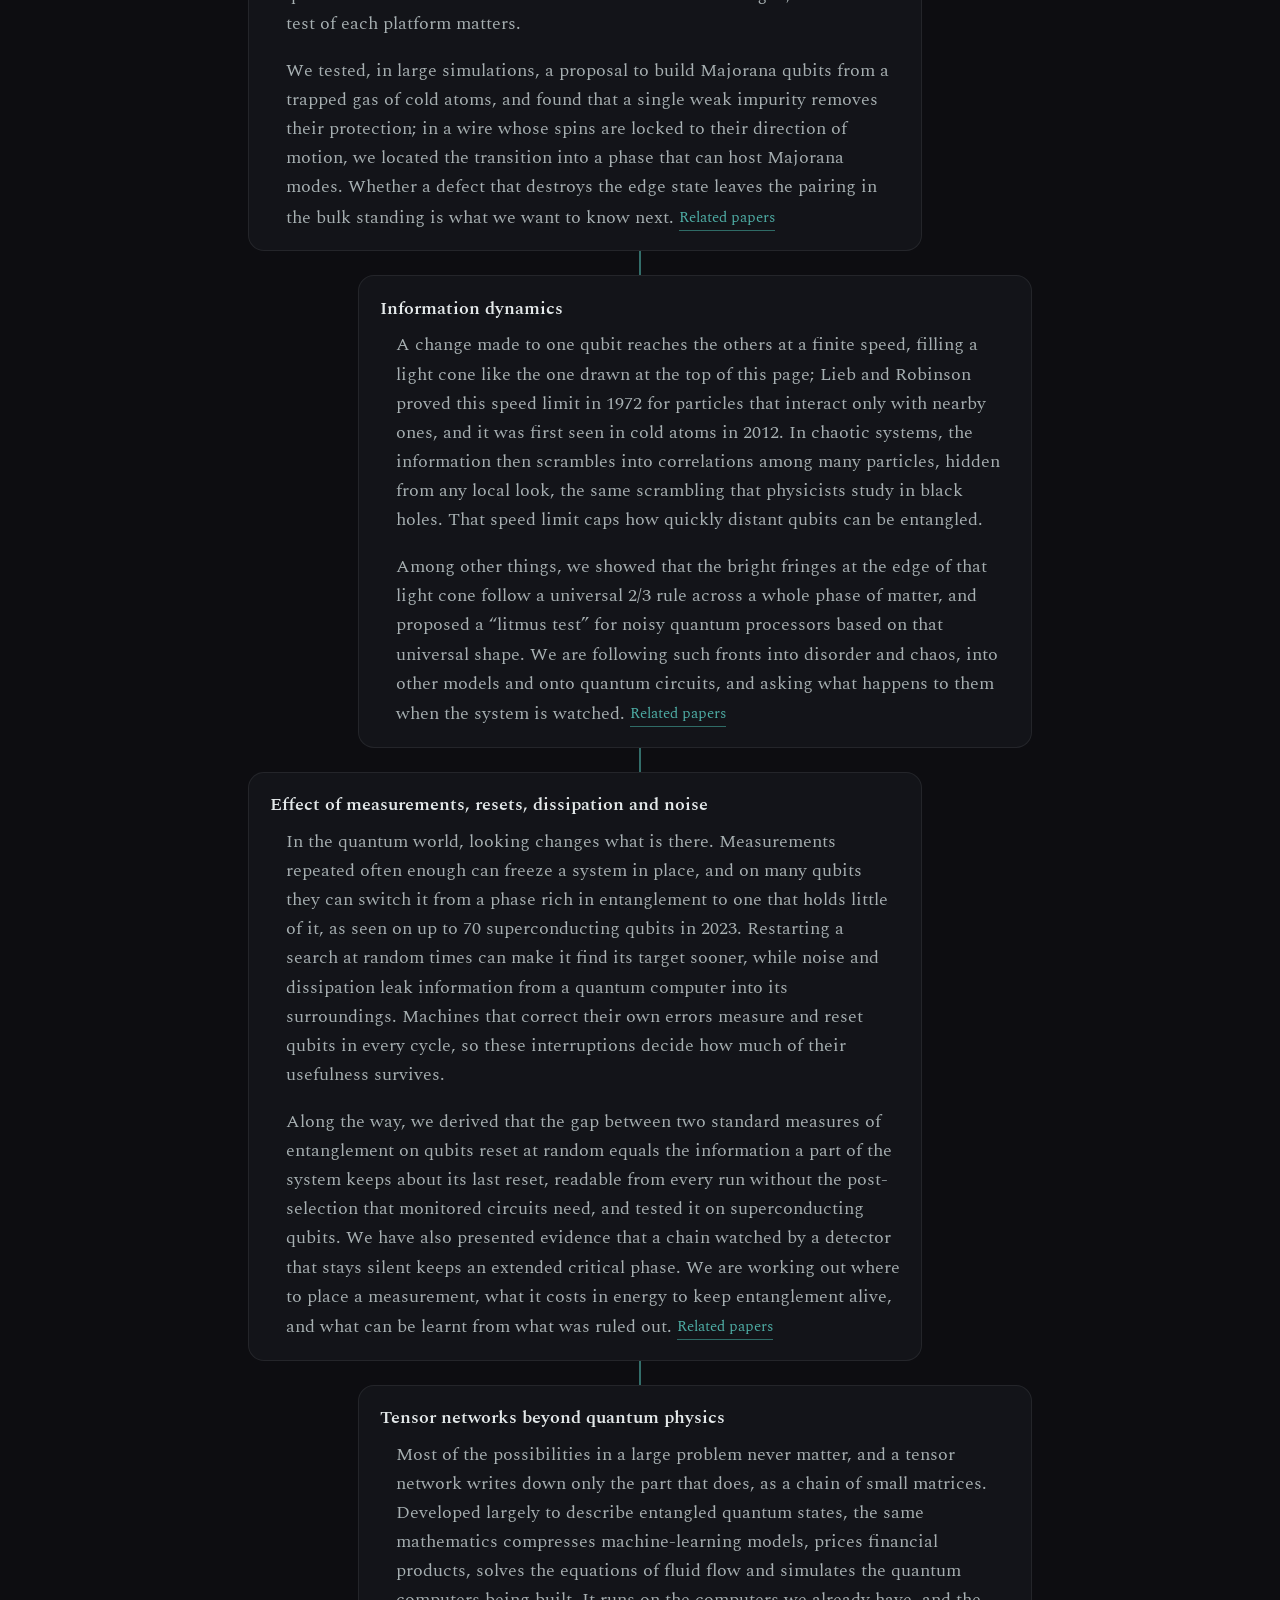
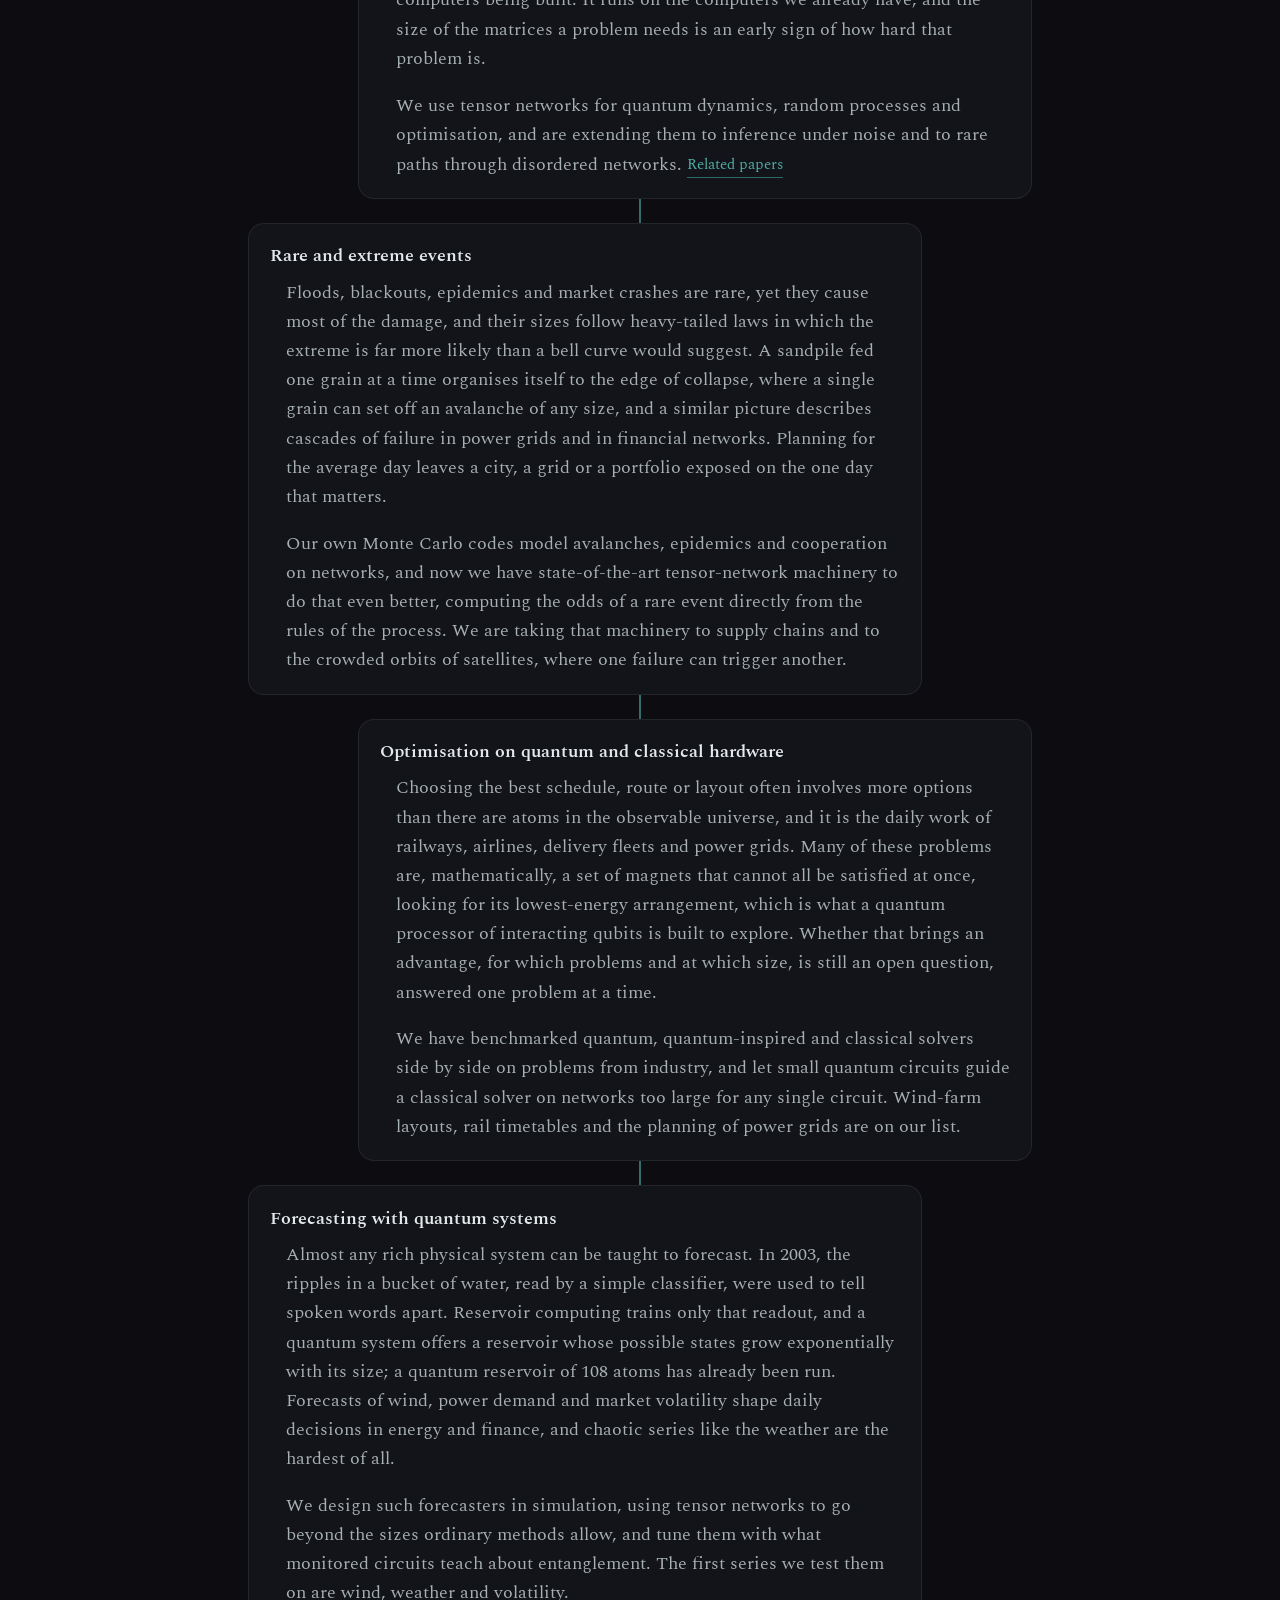
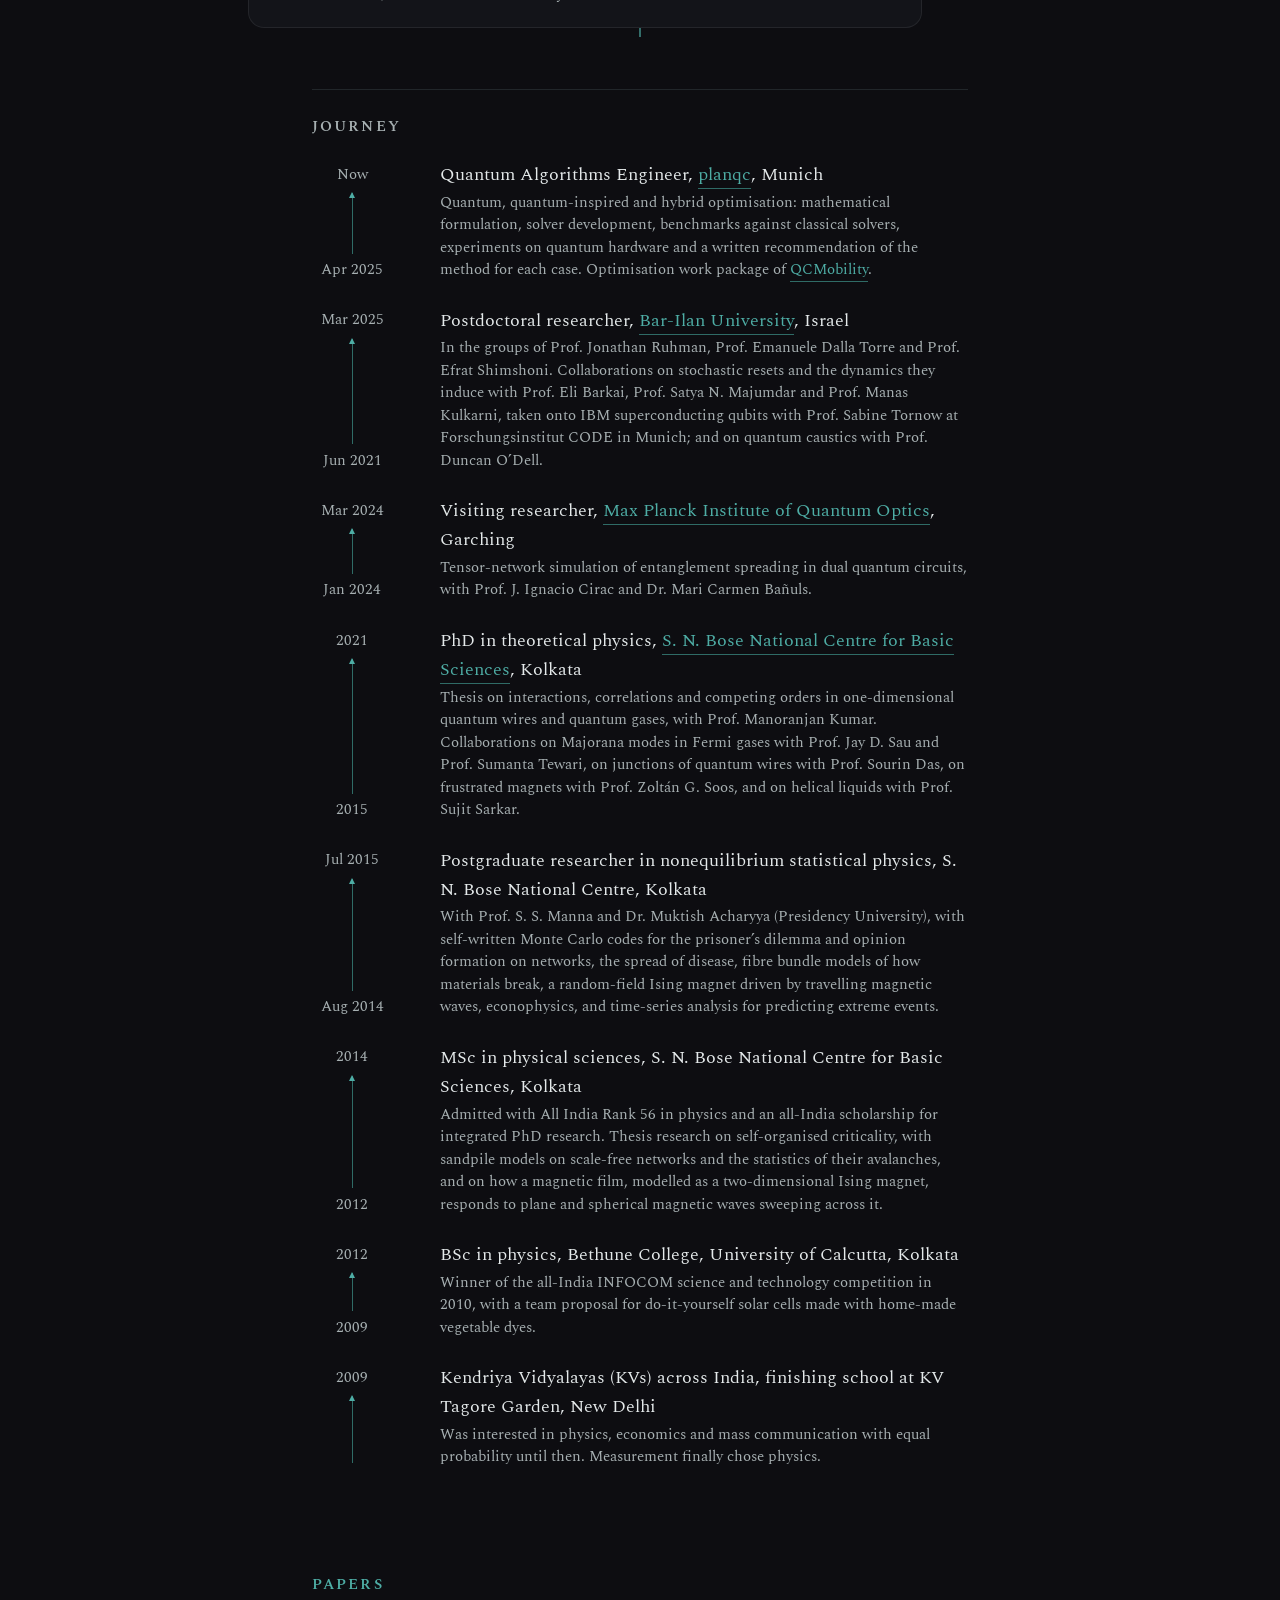
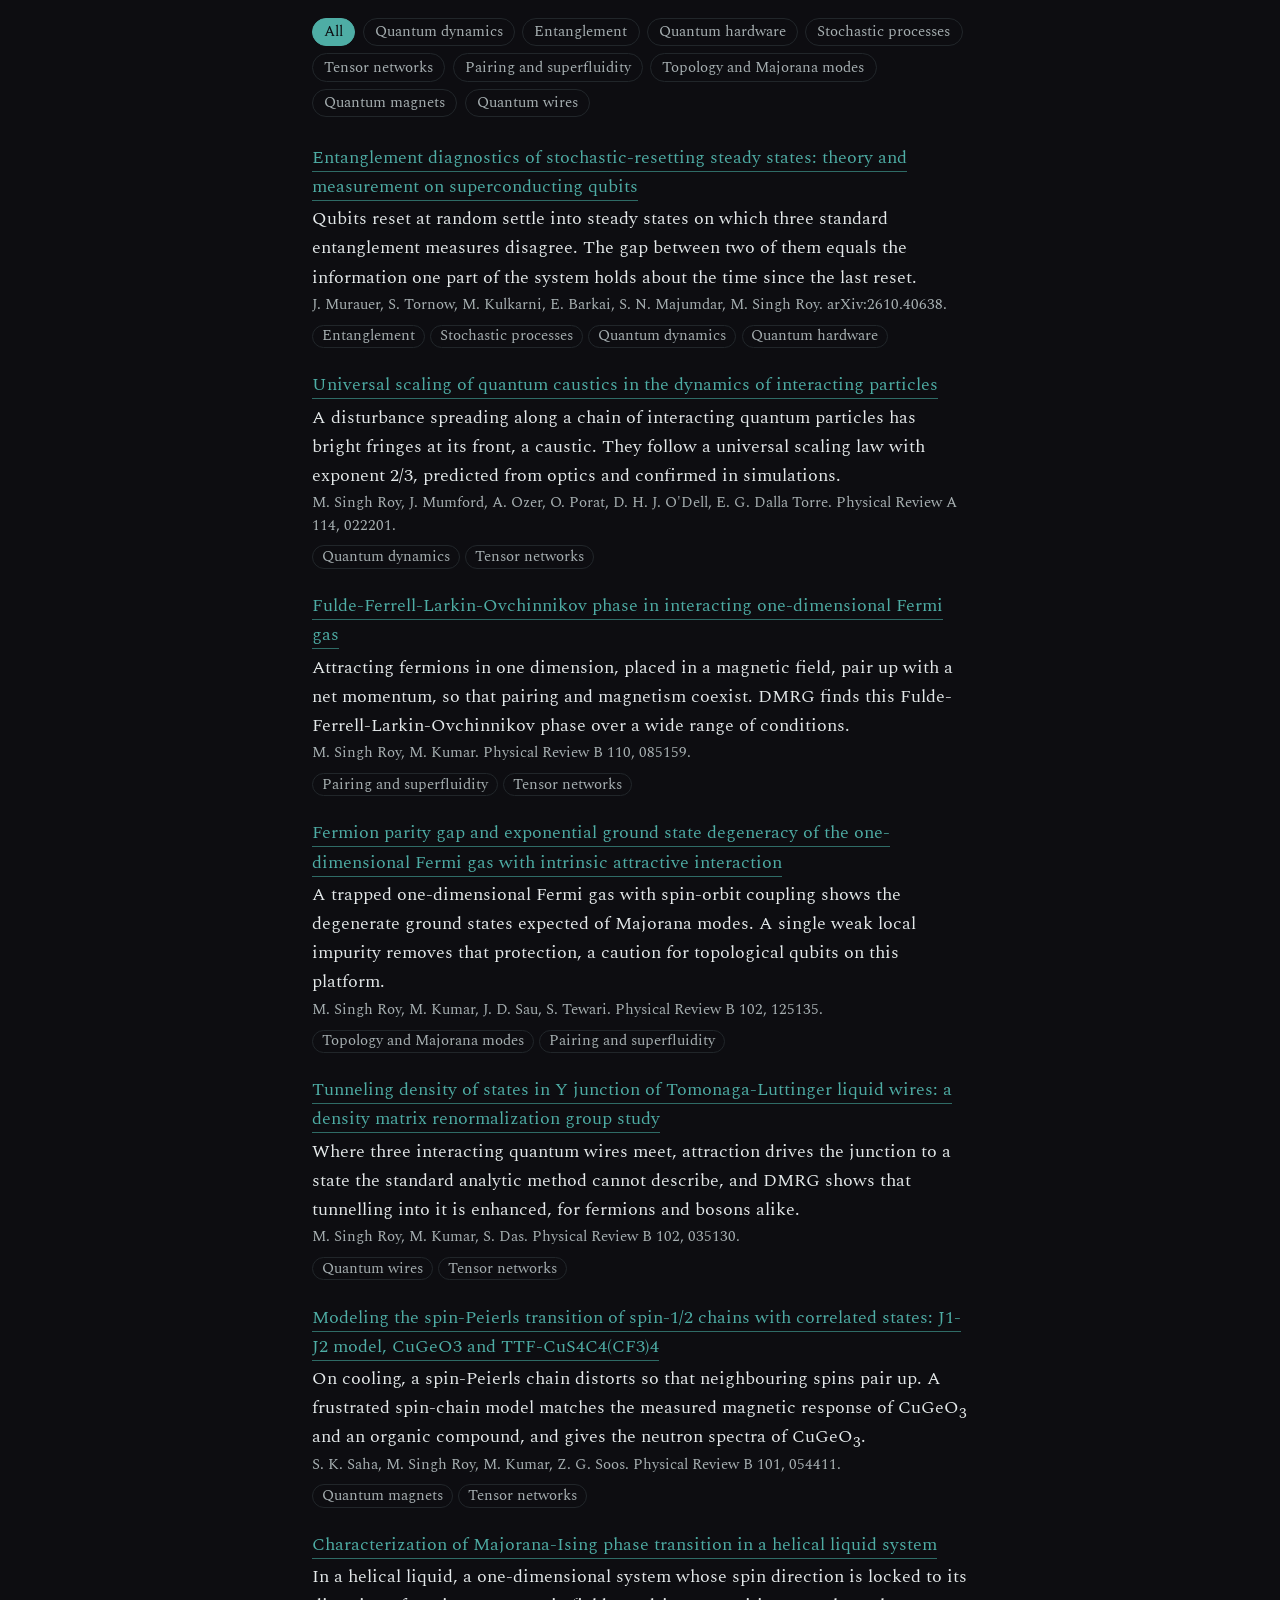
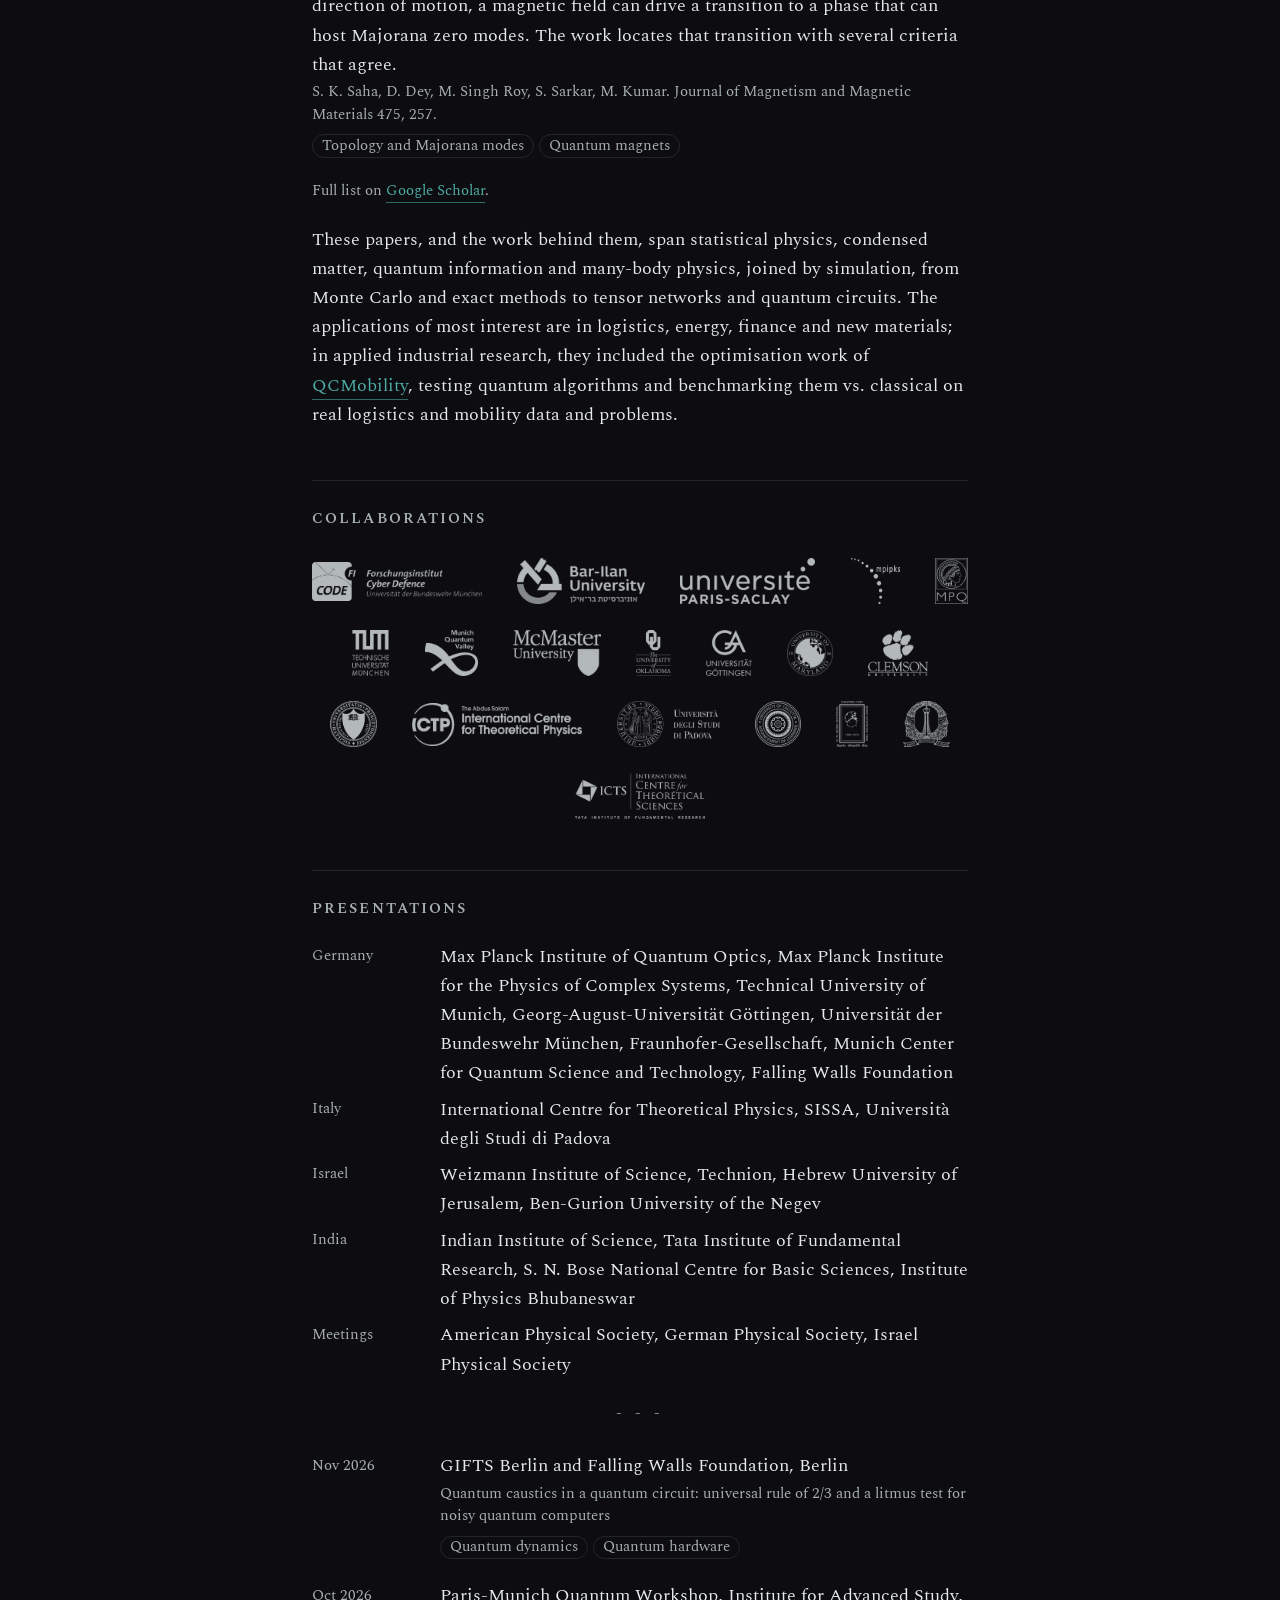
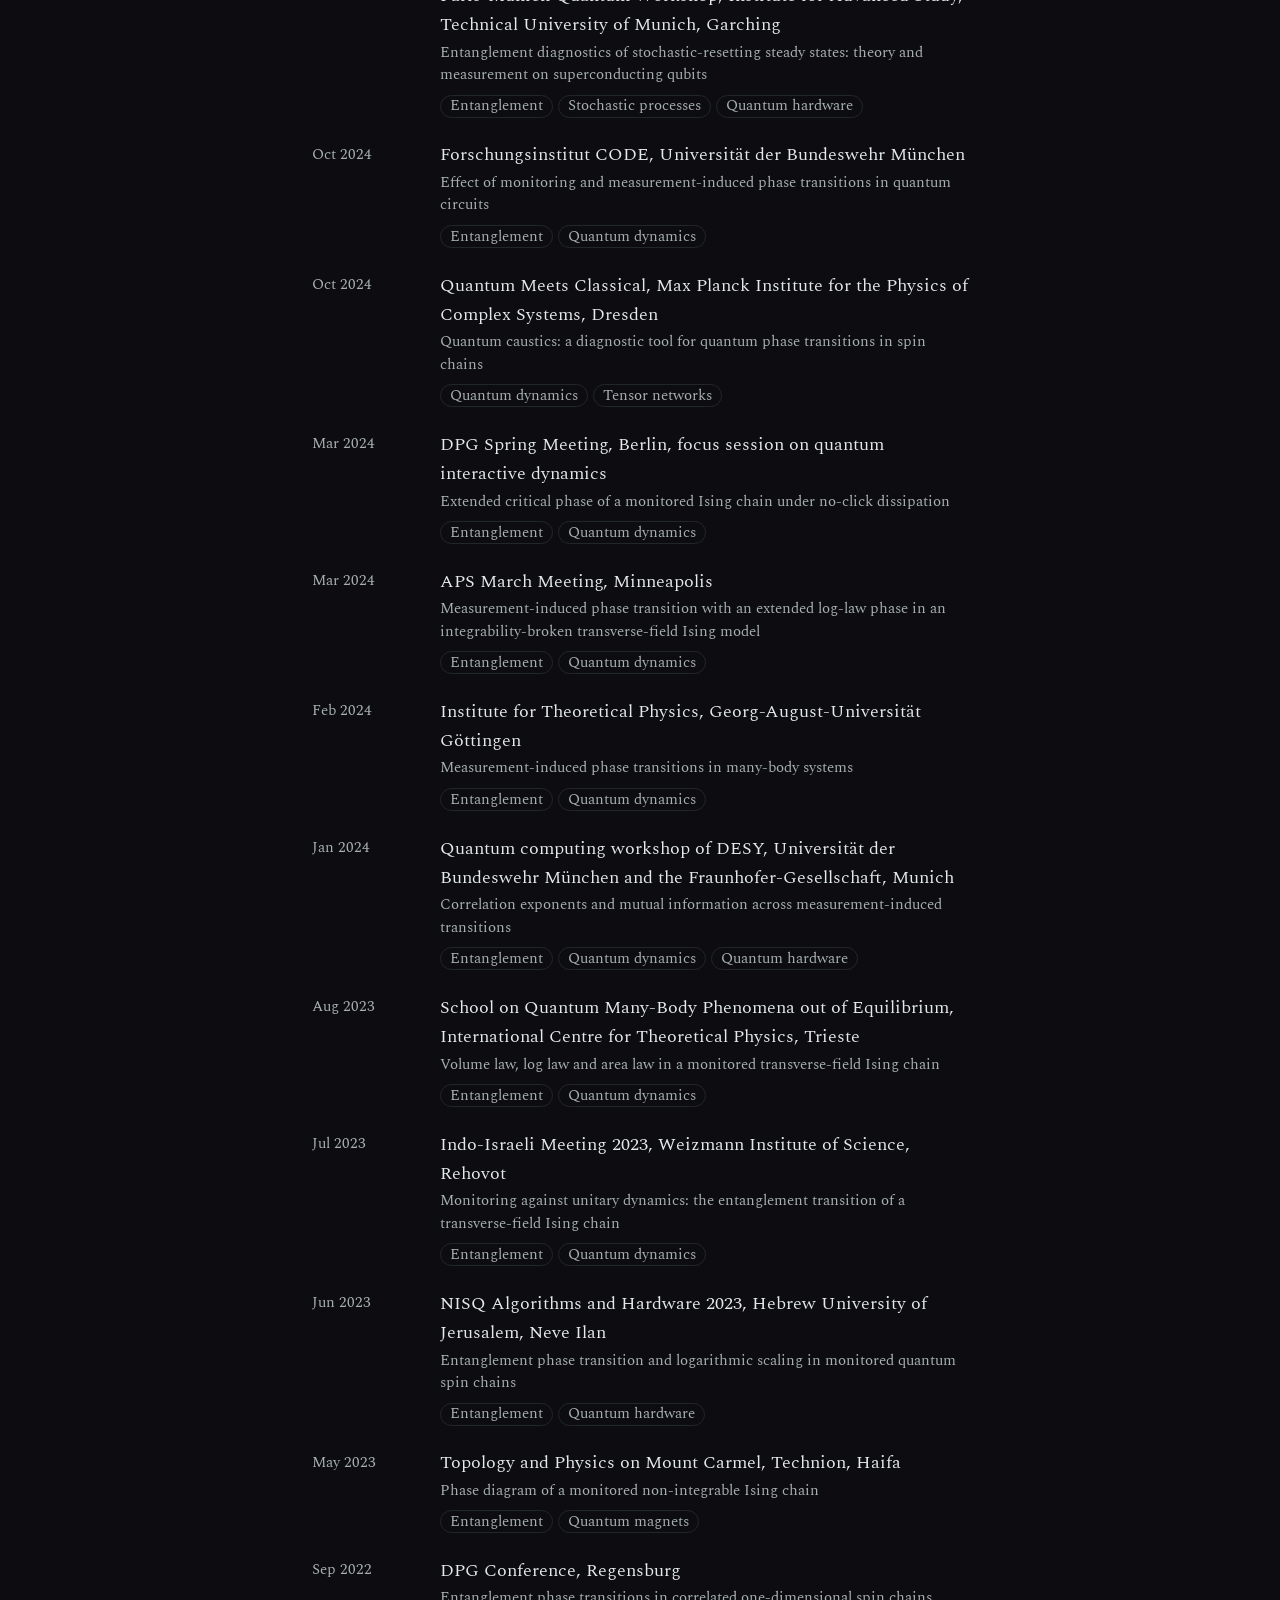
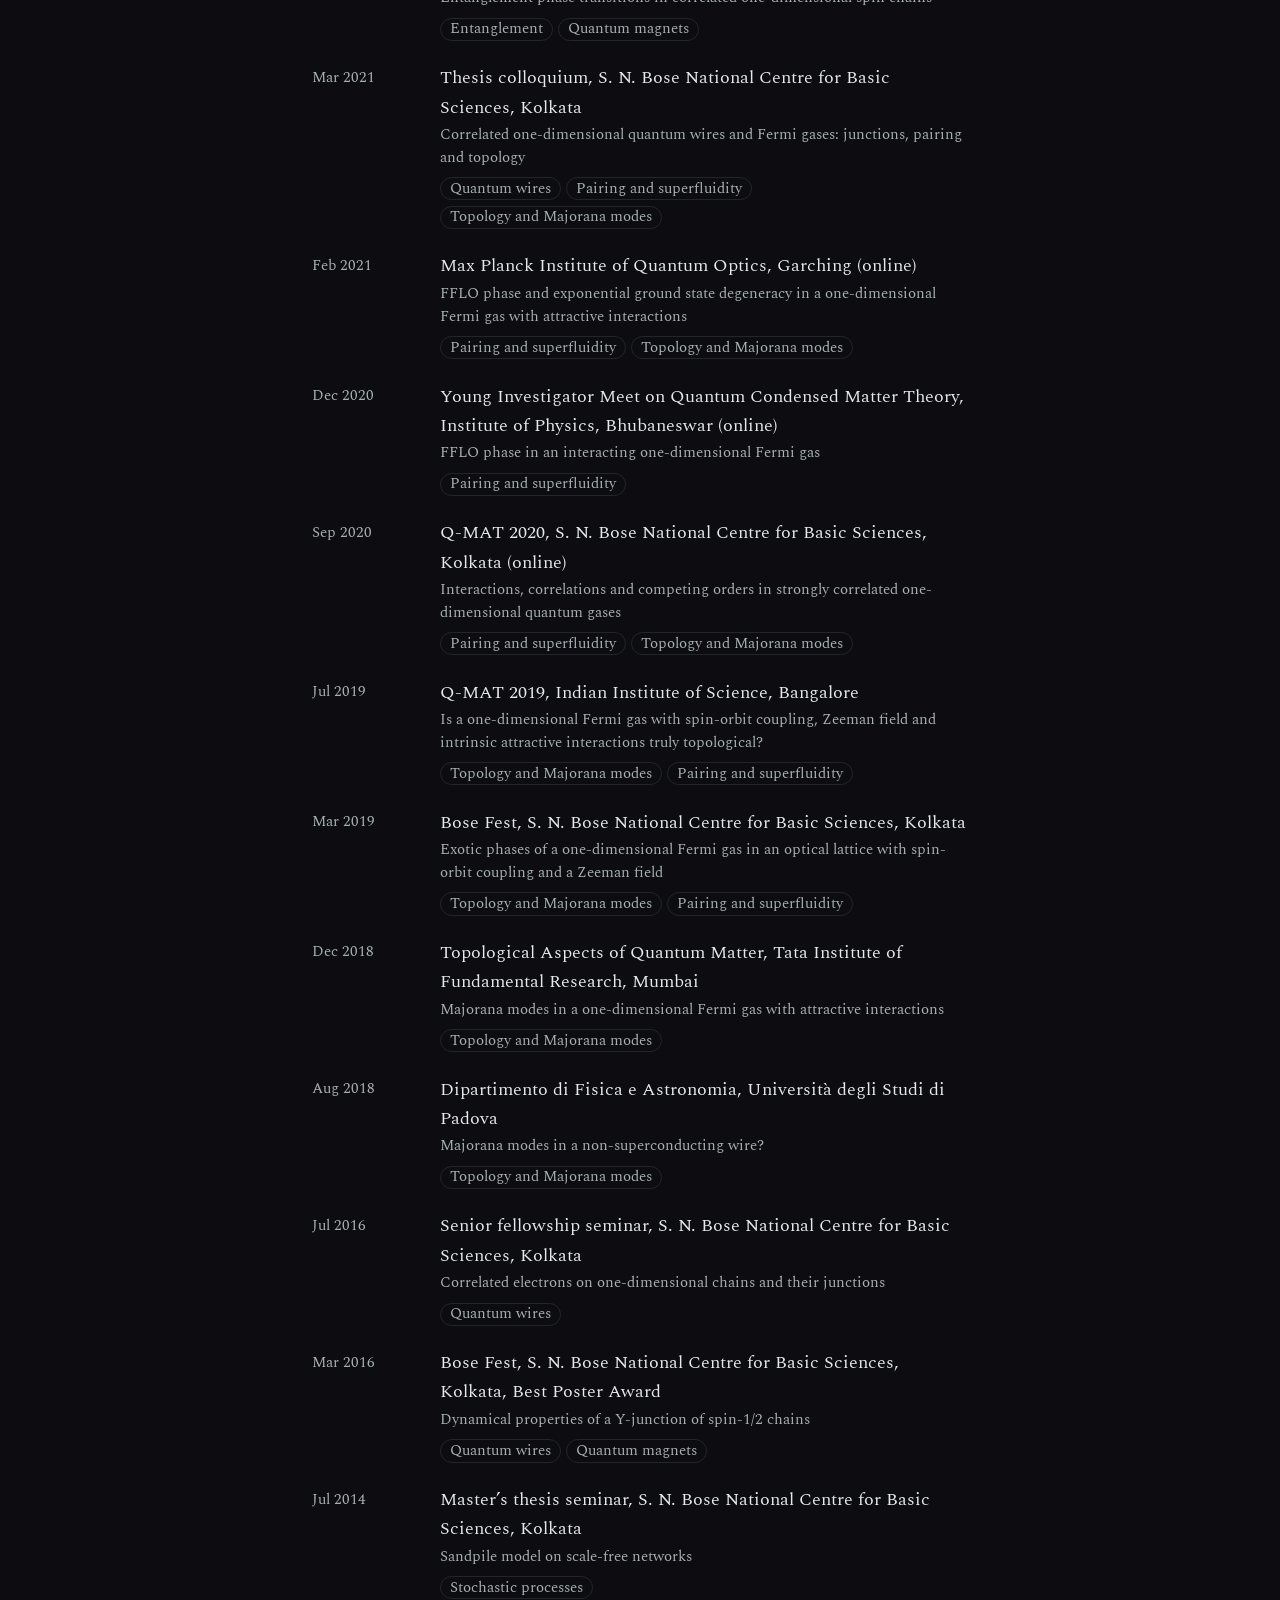
==== commit 0ce42de9: "Join the two master's seminars into one entry" ====
--- a/index.html
+++ b/index.html
@@ -273,9 +273,7 @@
       <li><span class="when">Mar 2016</span>Bose Fest, S. N. Bose National Centre for Basic Sciences, Kolkata, Best Poster Award
         <span class="meta">Dynamical properties of a Y-junction of spin-1/2 chains</span><span class="tags"><button type="button" class="tag" data-tag="wires">Quantum wires</button><button type="button" class="tag" data-tag="magnets">Quantum magnets</button></span></li>
       <li><span class="when">Jul 2014</span>Master’s thesis seminar, S. N. Bose National Centre for Basic Sciences, Kolkata
-        <span class="meta">Response of a random-field Ising ferromagnet to plane and spherical travelling magnetic waves</span><span class="tags"><button type="button" class="tag" data-tag="magnets">Quantum magnets</button><button type="button" class="tag" data-tag="stochastic">Stochastic processes</button></span></li>
-      <li><span class="when">Dec 2013</span>Master’s project seminar, S. N. Bose National Centre for Basic Sciences, Kolkata
-        <span class="meta">Sandpile model on a scale-free network</span><span class="tags"><button type="button" class="tag" data-tag="stochastic">Stochastic processes</button></span></li>
+        <span class="meta">Sandpile model on scale-free networks</span><span class="tags"><button type="button" class="tag" data-tag="stochastic">Stochastic processes</button></span></li>
     </ul>
   </section>
 
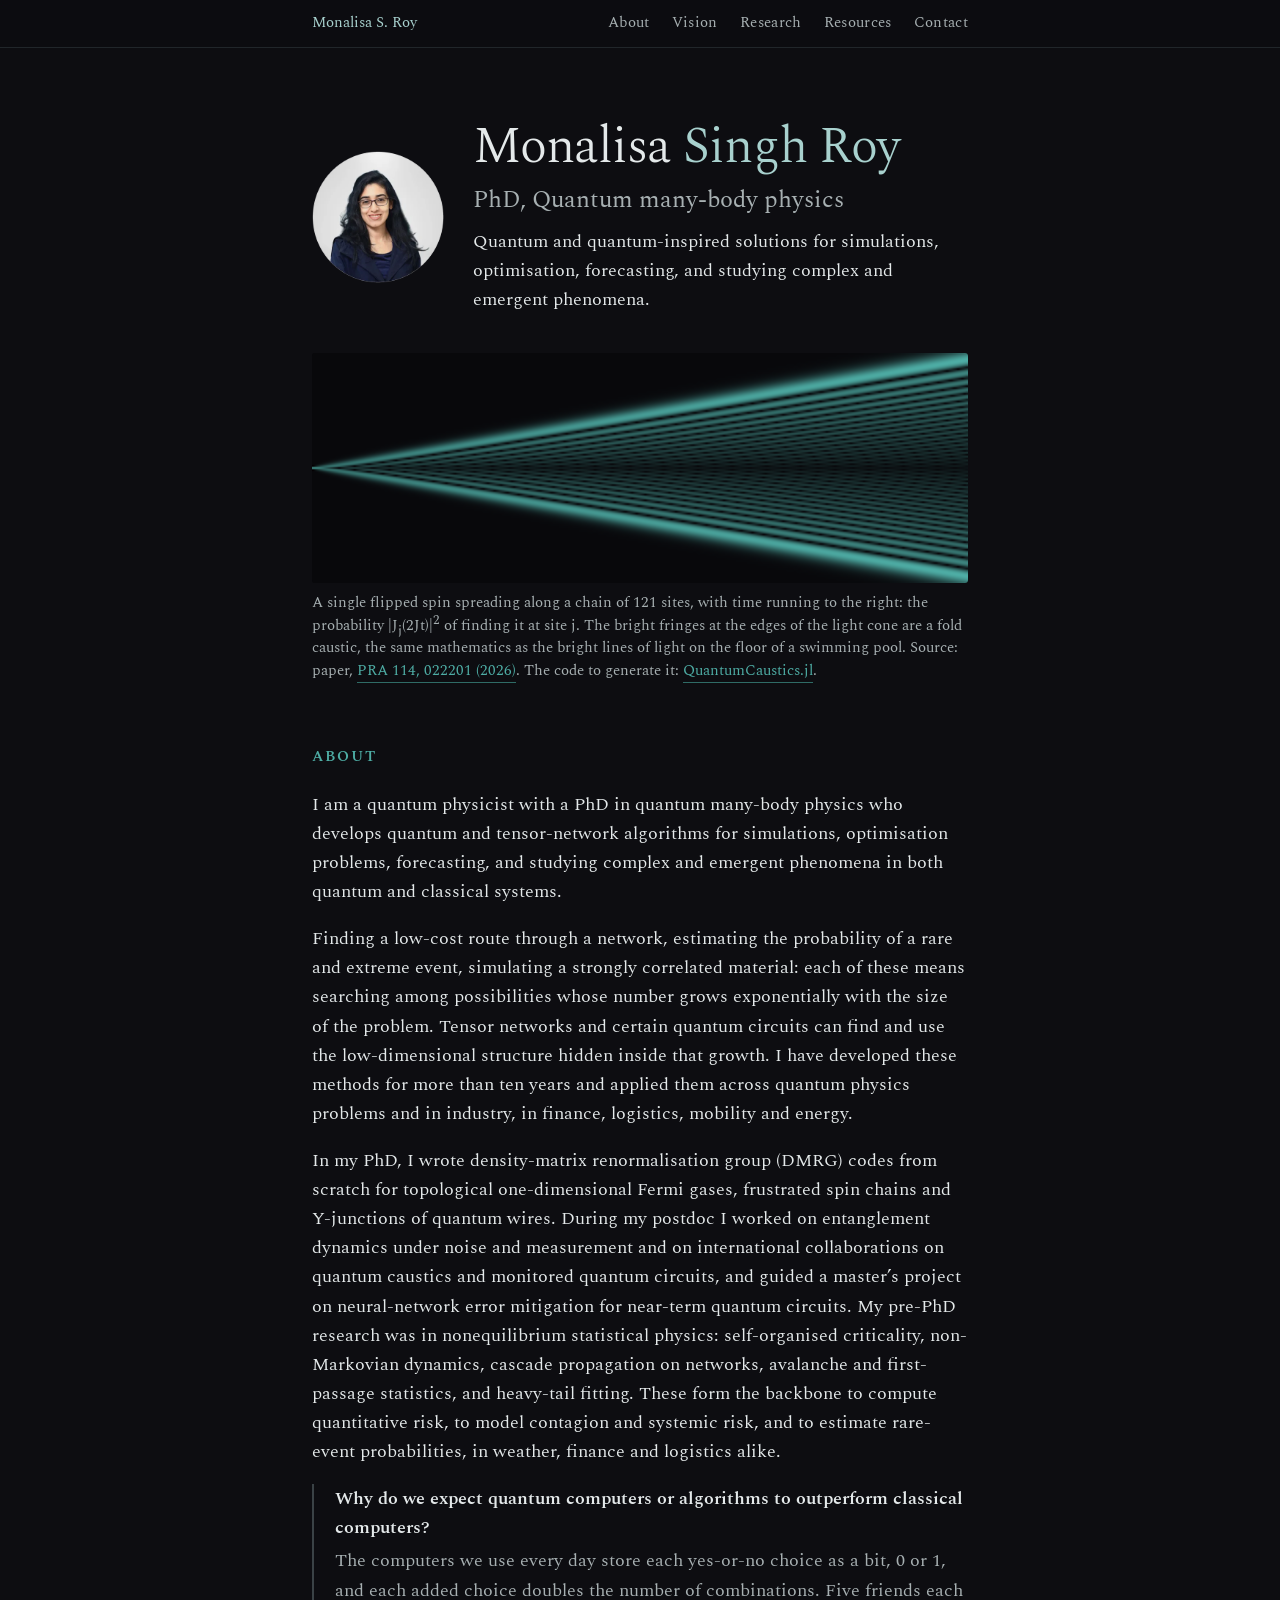
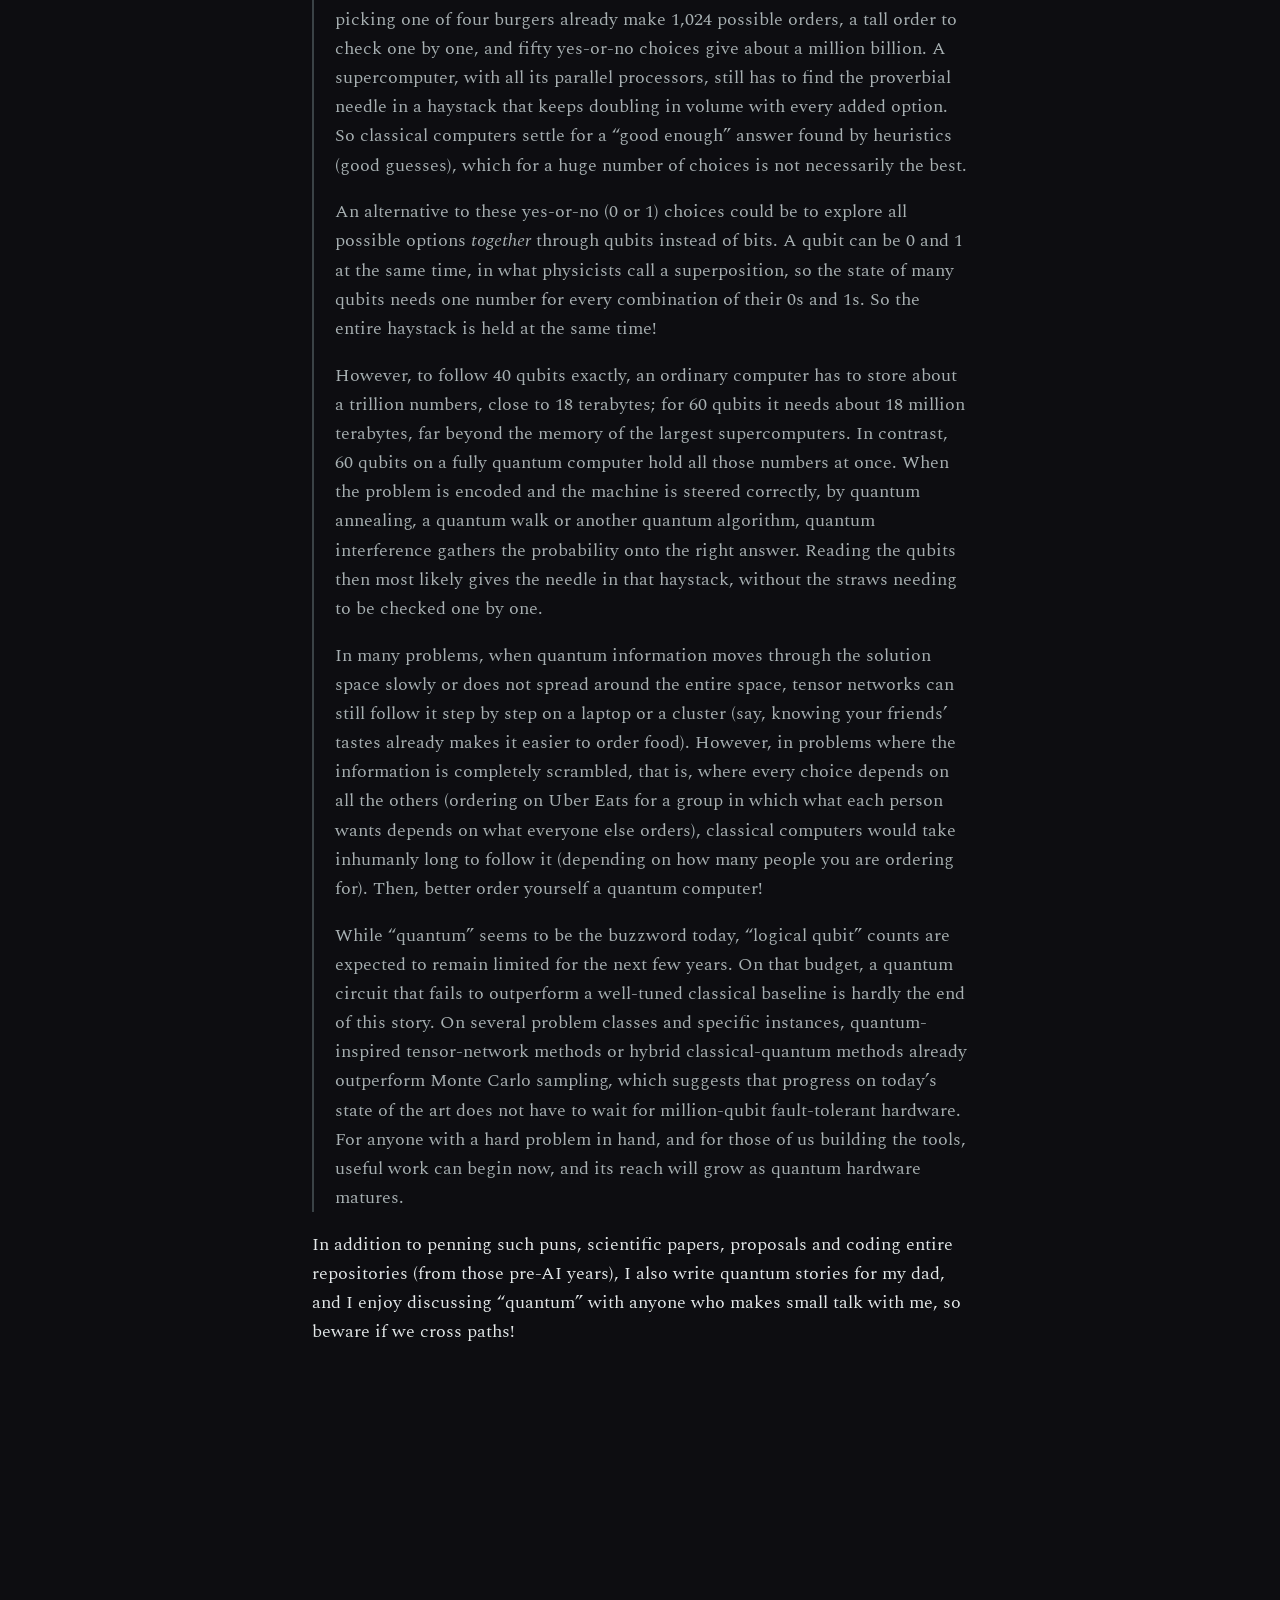
==== commit d3c34c9b: "Resources with repositories, new section order" ====
--- a/index.html
+++ b/index.html
@@ -16,9 +16,8 @@
 <meta property="og:image:alt" content="Monalisa Singh Roy, with a computed quantum light cone">
 <meta name="twitter:card" content="summary_large_image">
 <link rel="icon" href="favicon.svg" type="image/svg+xml">
-<link rel="preconnect" href="https://fonts.googleapis.com">
-<link rel="preconnect" href="https://fonts.gstatic.com" crossorigin>
-<link href="https://fonts.googleapis.com/css2?family=Spectral:ital,wght@0,300;0,400;0,600;1,400&display=swap" rel="stylesheet">
+<meta http-equiv="Content-Security-Policy" content="default-src 'self'; script-src 'self'; style-src 'self'; img-src 'self' data:; media-src 'self'; font-src 'self'; connect-src 'self'; object-src 'none'; base-uri 'none'; form-action 'none'; upgrade-insecure-requests">
+<meta name="referrer" content="strict-origin-when-cross-origin">
 <link rel="stylesheet" href="assets/site.css">
 </head>
 <body>
@@ -29,7 +28,7 @@
     <a class="sec" href="#about">About</a>
     <a class="sec" href="#vision">Vision</a>
     <a class="sec" href="#research">Research</a>
-    <a class="sec" href="#papers">Papers</a>
+    <a class="sec" href="#resources">Resources</a>
     <a class="sec" href="#contact">Contact</a>
   </div>
 </nav>
@@ -53,6 +52,7 @@
 
   <section id="about" class="reveal" aria-labelledby="about-h">
     <h2 id="about-h">About</h2>
+    <p>I am a quantum physicist with a PhD in quantum many-body physics who develops quantum and tensor-network algorithms for simulations, optimisation problems, forecasting, and studying complex and emergent phenomena in both quantum and classical systems.</p>
     <p>Finding a low-cost route through a network, estimating the probability of a rare and extreme event, simulating a strongly correlated material: each of these means searching among possibilities whose number grows exponentially with the size of the problem. Tensor networks and certain quantum circuits can find and use the low-dimensional structure hidden inside that growth. I have developed these methods for more than ten years and applied them across quantum physics problems and in industry, in finance, logistics, mobility and energy.</p>
     <p>In my PhD, I wrote density-matrix renormalisation group (DMRG) codes from scratch for topological one-dimensional Fermi gases, frustrated spin chains and Y-junctions of quantum wires. During my postdoc I worked on entanglement dynamics under noise and measurement and on international collaborations on quantum caustics and monitored quantum circuits, and guided a master&rsquo;s project on neural-network error mitigation for near-term quantum circuits. My pre-PhD research was in nonequilibrium statistical physics: self-organised criticality, non-Markovian dynamics, cascade propagation on networks, avalanche and first-passage statistics, and heavy-tail fitting. These form the backbone to compute quantitative risk, to model contagion and systemic risk, and to estimate rare-event probabilities, in weather, finance and logistics alike.</p>
     <dl class="themes qa">
@@ -146,7 +146,7 @@
     <h3 class="sub" id="journey">Journey</h3>
     <ol class="timeline">
       <li><div class="span" aria-label="Apr 2025 to Now"><span class="to">Now</span><span class="bar" aria-hidden="true"></span><span class="from">Apr 2025</span></div><div class="what">Quantum Algorithms Engineer, <a href="https://www.planqc.eu">planqc</a>, Munich
-        <span class="meta">Quantum, quantum-inspired and hybrid optimisation: mathematical formulation, solver development, benchmarks against classical solvers, experiments on quantum hardware and a written recommendation of the method for each case. Optimisation work package of <a href="https://qci.dlr.de/en/d-fine-planqc-partner-support-qcmobility-for-more-efficient-and-reliable-rail-transport/">QCMobility</a>.</span></div></li>
+        <span class="meta">Quantum, quantum-inspired and hybrid optimisation: research and development of state-of-the-art quantum algorithms, heuristics and tensor-network methods; mathematical formulation of use cases; solver development and deployment; experiments and benchmarks against classical solvers; and an analysis, a recommendation and a report for each case. Proposals for new directions. Backends for the optimisation work package of <a href="https://qci.dlr.de/en/d-fine-planqc-partner-support-qcmobility-for-more-efficient-and-reliable-rail-transport/">QCMobility</a>. Focus areas: finance, logistics, mobility and many-body simulation.</span></div></li>
       <li><div class="span" aria-label="Jun 2021 to Mar 2025"><span class="to">Mar 2025</span><span class="bar" aria-hidden="true"></span><span class="from">Jun 2021</span></div><div class="what">Postdoctoral researcher, <a href="https://www.biu.ac.il">Bar-Ilan University</a>, Israel
         <span class="meta">In the groups of Prof. Jonathan Ruhman, Prof. Emanuele Dalla Torre and Prof. Efrat Shimshoni. Collaborations on stochastic resets and the dynamics they induce with Prof. Eli Barkai, Prof. Satya N. Majumdar and Prof. Manas Kulkarni, taken onto IBM superconducting qubits with Prof. Sabine Tornow at Forschungsinstitut CODE in Munich; and on quantum caustics with Prof. Duncan O&rsquo;Dell.</span></div></li>
       <li><div class="span" aria-label="Jan 2024 to Mar 2024"><span class="to">Mar 2024</span><span class="bar" aria-hidden="true"></span><span class="from">Jan 2024</span></div><div class="what">Visiting researcher, <a href="https://www.mpq.mpg.de">Max Planck Institute of Quantum Optics</a>, Garching
@@ -162,67 +162,14 @@
       <li><div class="span" aria-label="Until 2009"><span class="to">2009</span><span class="bar" aria-hidden="true"></span><span class="from"></span></div><div class="what">Kendriya Vidyalayas (KVs) across India, finishing school at KV Tagore Garden, New Delhi
         <span class="meta">Was interested in physics, economics and mass communication with equal probability until then. Measurement finally chose physics.</span></div></li>
     </ol>
-  </section>
-
-  <section id="papers" class="reveal" aria-labelledby="papers-h">
-    <h2 id="papers-h">Papers</h2>
-    <div class="tagbar" role="group" aria-label="Filter papers by subject"><button type="button" class="tag" data-tag="all" aria-pressed="true">All</button><button type="button" class="tag" data-tag="dynamics" aria-pressed="false">Quantum dynamics</button><button type="button" class="tag" data-tag="entanglement" aria-pressed="false">Entanglement</button><button type="button" class="tag" data-tag="hardware" aria-pressed="false">Quantum hardware</button><button type="button" class="tag" data-tag="stochastic" aria-pressed="false">Stochastic processes</button><button type="button" class="tag" data-tag="tensor" aria-pressed="false">Tensor networks</button><button type="button" class="tag" data-tag="pairing" aria-pressed="false">Pairing and superfluidity</button><button type="button" class="tag" data-tag="topology" aria-pressed="false">Topology and Majorana modes</button><button type="button" class="tag" data-tag="magnets" aria-pressed="false">Quantum magnets</button><button type="button" class="tag" data-tag="wires" aria-pressed="false">Quantum wires</button></div>
-    <ul class="refs" id="paperlist">
-      <li data-tags="entanglement stochastic dynamics hardware"><a href="https://arxiv.org/abs/2610.40638">Entanglement diagnostics of stochastic-resetting steady states: theory and measurement on superconducting qubits</a>
-        <span class="desc">Qubits reset at random settle into steady states on which three standard entanglement measures disagree. The gap between two of them equals the information one part of the system holds about the time since the last reset.</span>
-        <span class="meta">J. Murauer, S. Tornow, M. Kulkarni, E. Barkai, S. N. Majumdar, M. Singh Roy. arXiv:2610.40638.</span><span class="tags"><button type="button" class="tag" data-tag="entanglement">Entanglement</button><button type="button" class="tag" data-tag="stochastic">Stochastic processes</button><button type="button" class="tag" data-tag="dynamics">Quantum dynamics</button><button type="button" class="tag" data-tag="hardware">Quantum hardware</button></span></li>
-      <li data-tags="dynamics tensor"><a href="https://arxiv.org/abs/2410.06803">Universal scaling of quantum caustics in the dynamics of interacting particles</a>
-        <span class="desc">A disturbance spreading along a chain of interacting quantum particles has bright fringes at its front, a caustic. They follow a universal scaling law with exponent 2/3, predicted from optics and confirmed in simulations.</span>
-        <span class="meta">M. Singh Roy, J. Mumford, A. Ozer, O. Porat, D. H. J. O&#x27;Dell, E. G. Dalla Torre. Physical Review A 114, 022201.</span><span class="tags"><button type="button" class="tag" data-tag="dynamics">Quantum dynamics</button><button type="button" class="tag" data-tag="tensor">Tensor networks</button></span></li>
-      <li data-tags="pairing tensor"><a href="https://arxiv.org/abs/2108.03314">Fulde-Ferrell-Larkin-Ovchinnikov phase in interacting one-dimensional Fermi gas</a>
-        <span class="desc">Attracting fermions in one dimension, placed in a magnetic field, pair up with a net momentum, so that pairing and magnetism coexist. DMRG finds this Fulde-Ferrell-Larkin-Ovchinnikov phase over a wide range of conditions.</span>
-        <span class="meta">M. Singh Roy, M. Kumar. Physical Review B 110, 085159.</span><span class="tags"><button type="button" class="tag" data-tag="pairing">Pairing and superfluidity</button><button type="button" class="tag" data-tag="tensor">Tensor networks</button></span></li>
-      <li data-tags="topology pairing"><a href="https://arxiv.org/abs/1904.03660">Fermion parity gap and exponential ground state degeneracy of the one-dimensional Fermi gas with intrinsic attractive interaction</a>
-        <span class="desc">A trapped one-dimensional Fermi gas with spin-orbit coupling shows the degenerate ground states expected of Majorana modes. A single weak local impurity removes that protection, a caution for topological qubits on this platform.</span>
-        <span class="meta">M. Singh Roy, M. Kumar, J. D. Sau, S. Tewari. Physical Review B 102, 125135.</span><span class="tags"><button type="button" class="tag" data-tag="topology">Topology and Majorana modes</button><button type="button" class="tag" data-tag="pairing">Pairing and superfluidity</button></span></li>
-      <li data-tags="wires tensor"><a href="https://arxiv.org/abs/1912.13040">Tunneling density of states in Y junction of Tomonaga-Luttinger liquid wires: a density matrix renormalization group study</a>
-        <span class="desc">Where three interacting quantum wires meet, attraction drives the junction to a state the standard analytic method cannot describe, and DMRG shows that tunnelling into it is enhanced, for fermions and bosons alike.</span>
-        <span class="meta">M. Singh Roy, M. Kumar, S. Das. Physical Review B 102, 035130.</span><span class="tags"><button type="button" class="tag" data-tag="wires">Quantum wires</button><button type="button" class="tag" data-tag="tensor">Tensor networks</button></span></li>
-      <li data-tags="magnets tensor"><a href="https://arxiv.org/abs/2001.05384">Modeling the spin-Peierls transition of spin-1/2 chains with correlated states: J1-J2 model, CuGeO3 and TTF-CuS4C4(CF3)4</a>
-        <span class="desc">On cooling, a spin-Peierls chain distorts so that neighbouring spins pair up. A frustrated spin-chain model matches the measured magnetic response of CuGeO<sub>3</sub> and an organic compound, and gives the neutron spectra of CuGeO<sub>3</sub>.</span>
-        <span class="meta">S. K. Saha, M. Singh Roy, M. Kumar, Z. G. Soos. Physical Review B 101, 054411.</span><span class="tags"><button type="button" class="tag" data-tag="magnets">Quantum magnets</button><button type="button" class="tag" data-tag="tensor">Tensor networks</button></span></li>
-      <li data-tags="topology magnets"><a href="https://arxiv.org/abs/1711.01766">Characterization of Majorana-Ising phase transition in a helical liquid system</a>
-        <span class="desc">In a helical liquid, a one-dimensional system whose spin direction is locked to its direction of motion, a magnetic field can drive a transition to a phase that can host Majorana zero modes. The work locates that transition with several criteria that agree.</span>
-        <span class="meta">S. K. Saha, D. Dey, M. Singh Roy, S. Sarkar, M. Kumar. Journal of Magnetism and Magnetic Materials 475, 257.</span><span class="tags"><button type="button" class="tag" data-tag="topology">Topology and Majorana modes</button><button type="button" class="tag" data-tag="magnets">Quantum magnets</button></span></li>
-    </ul>
-    <p class="note">Full list on <a href="https://scholar.google.com/citations?user=dZHej74AAAAJ&amp;hl=en">Google Scholar</a>.</p>
-    <p class="span-note">These papers, and the work behind them, span statistical physics, condensed matter, quantum information and many-body physics, joined by simulation, from Monte Carlo and exact methods to tensor networks and quantum circuits. The applications of most interest are in logistics, energy, finance and new materials; in applied industrial research, they included the optimisation work of <a href="https://qci.dlr.de/en/d-fine-planqc-partner-support-qcmobility-for-more-efficient-and-reliable-rail-transport/">QCMobility</a>, testing quantum algorithms and benchmarking them vs. classical on real logistics and mobility data and problems.</p>
-
-    <h3 class="sub" id="collaborations">Collaborations</h3>
-    <div class="logos">
-      <img src="assets/img/logos/forschungsinstitut-code-universitat-der-bundeswehr-munchen.webp" alt="Forschungsinstitut CODE, Universität der Bundeswehr München" title="Forschungsinstitut CODE, Universität der Bundeswehr München">
-      <img src="assets/img/logos/bar-ilan-university.webp" alt="Bar-Ilan University" title="Bar-Ilan University">
-      <img src="assets/img/logos/universite-paris-saclay.webp" alt="Université Paris-Saclay" title="Université Paris-Saclay">
-      <img src="assets/img/logos/max-planck-institute-for-the-physics-of-complex-systems.webp" alt="Max Planck Institute for the Physics of Complex Systems" title="Max Planck Institute for the Physics of Complex Systems">
-      <img src="assets/img/logos/max-planck-institute-of-quantum-optics.webp" alt="Max Planck Institute of Quantum Optics" title="Max Planck Institute of Quantum Optics">
-      <img src="assets/img/logos/technical-university-of-munich.webp" alt="Technical University of Munich" title="Technical University of Munich">
-      <img src="assets/img/logos/munich-quantum-valley.webp" alt="Munich Quantum Valley" title="Munich Quantum Valley">
-      <img src="assets/img/logos/mcmaster-university.webp" alt="McMaster University" title="McMaster University">
-      <img src="assets/img/logos/university-of-oklahoma.webp" alt="University of Oklahoma" title="University of Oklahoma">
-      <img src="assets/img/logos/university-of-gottingen.webp" alt="University of Göttingen" title="University of Göttingen">
-      <img src="assets/img/logos/university-of-maryland.webp" alt="University of Maryland" title="University of Maryland">
-      <img src="assets/img/logos/clemson-university.webp" alt="Clemson University" title="Clemson University">
-      <img src="assets/img/logos/princeton-university.webp" alt="Princeton University" title="Princeton University">
-      <img src="assets/img/logos/international-centre-for-theoretical-physics.webp" alt="International Centre for Theoretical Physics" title="International Centre for Theoretical Physics">
-      <img src="assets/img/logos/university-of-padova.webp" alt="University of Padova" title="University of Padova">
-      <img src="assets/img/logos/university-of-calcutta.webp" alt="University of Calcutta" title="University of Calcutta">
-      <img src="assets/img/logos/s-n-bose-national-centre-for-basic-sciences.webp" alt="S. N. Bose National Centre for Basic Sciences" title="S. N. Bose National Centre for Basic Sciences">
-      <img src="assets/img/logos/indian-institute-of-science.webp" alt="Indian Institute of Science" title="Indian Institute of Science">
-      <img src="assets/img/logos/international-centre-for-theoretical-sciences.webp" alt="International Centre for Theoretical Sciences" title="International Centre for Theoretical Sciences">
-    </div>
 
     <h3 class="sub" id="presentations">Presentations</h3>
     <dl class="people venues">
-      <dt>Germany</dt><dd>Max Planck Institute of Quantum Optics, Max Planck Institute for the Physics of Complex Systems, Technical University of Munich, Georg-August-Universität Göttingen, Universität der Bundeswehr München, Fraunhofer-Gesellschaft, Munich Center for Quantum Science and Technology, Falling Walls Foundation</dd>
+      <dt>Germany</dt><dd>Universität der Bundeswehr München (UniBw M), Max Planck Institute of Quantum Optics (MPQ), Max Planck Institute for the Physics of Complex Systems (MPIPKS), Technical University of Munich (TUM), Georg-August-Universität Göttingen, Fraunhofer-Gesellschaft, Munich Center for Quantum Science and Technology, Falling Walls Foundation</dd>
       <dt>Italy</dt><dd>International Centre for Theoretical Physics, SISSA, Università degli Studi di Padova</dd>
-      <dt>Israel</dt><dd>Weizmann Institute of Science, Technion, Hebrew University of Jerusalem, Ben-Gurion University of the Negev</dd>
-      <dt>India</dt><dd>Indian Institute of Science, Tata Institute of Fundamental Research, S. N. Bose National Centre for Basic Sciences, Institute of Physics Bhubaneswar</dd>
-      <dt>Meetings</dt><dd>American Physical Society, German Physical Society, Israel Physical Society</dd>
+      <dt>Israel</dt><dd>Bar-Ilan University, Weizmann Institute of Science, Technion, Hebrew University of Jerusalem, Ben-Gurion University of the Negev</dd>
+      <dt>India</dt><dd>S. N. Bose National Centre for Basic Sciences, Indian Institute of Science (IISc), International Centre for Theoretical Sciences (ICTS), Tata Institute of Fundamental Research (TIFR), Saha Institute of Nuclear Physics (SINP), Institute of Physics (IOP) Bhubaneswar</dd>
+      <dt>Meetings</dt><dd>American Physical Society, German Physical Society, Israel Physical Society, German-Israeli Foundation (GIF)</dd>
     </dl>
     <p class="divider" aria-hidden="true">- - -</p>
     <ul class="refs talks">
@@ -275,19 +222,91 @@
       <li><span class="when">Jul 2014</span>Master’s thesis seminar, S. N. Bose National Centre for Basic Sciences, Kolkata
         <span class="meta">Sandpile model on scale-free networks</span><span class="tags"><button type="button" class="tag" data-tag="stochastic">Stochastic processes</button></span></li>
     </ul>
+
+    <h3 class="sub" id="collaborations">Collaborations</h3>
+    <div class="logos">
+      <img src="assets/img/logos/forschungsinstitut-code-universitat-der-bundeswehr-munchen.webp" alt="Forschungsinstitut CODE, Universität der Bundeswehr München" title="Forschungsinstitut CODE, Universität der Bundeswehr München">
+      <img src="assets/img/logos/bar-ilan-university.webp" alt="Bar-Ilan University" title="Bar-Ilan University">
+      <img src="assets/img/logos/universite-paris-saclay.webp" alt="Université Paris-Saclay" title="Université Paris-Saclay">
+      <img src="assets/img/logos/max-planck-institute-for-the-physics-of-complex-systems.webp" alt="Max Planck Institute for the Physics of Complex Systems" title="Max Planck Institute for the Physics of Complex Systems">
+      <img src="assets/img/logos/max-planck-institute-of-quantum-optics.webp" alt="Max Planck Institute of Quantum Optics" title="Max Planck Institute of Quantum Optics">
+      <img src="assets/img/logos/technical-university-of-munich.webp" alt="Technical University of Munich" title="Technical University of Munich">
+      <img src="assets/img/logos/munich-quantum-valley.webp" alt="Munich Quantum Valley" title="Munich Quantum Valley">
+      <img src="assets/img/logos/mcmaster-university.webp" alt="McMaster University" title="McMaster University">
+      <img src="assets/img/logos/university-of-oklahoma.webp" alt="University of Oklahoma" title="University of Oklahoma">
+      <img src="assets/img/logos/university-of-gottingen.webp" alt="University of Göttingen" title="University of Göttingen">
+      <img src="assets/img/logos/university-of-maryland.webp" alt="University of Maryland" title="University of Maryland">
+      <img src="assets/img/logos/clemson-university.webp" alt="Clemson University" title="Clemson University">
+      <img src="assets/img/logos/princeton-university.webp" alt="Princeton University" title="Princeton University">
+      <img src="assets/img/logos/international-centre-for-theoretical-physics.webp" alt="International Centre for Theoretical Physics" title="International Centre for Theoretical Physics">
+      <img src="assets/img/logos/university-of-padova.webp" alt="University of Padova" title="University of Padova">
+      <img src="assets/img/logos/university-of-calcutta.webp" alt="University of Calcutta" title="University of Calcutta">
+      <img src="assets/img/logos/s-n-bose-national-centre-for-basic-sciences.webp" alt="S. N. Bose National Centre for Basic Sciences" title="S. N. Bose National Centre for Basic Sciences">
+      <img src="assets/img/logos/indian-institute-of-science.webp" alt="Indian Institute of Science" title="Indian Institute of Science">
+      <img src="assets/img/logos/international-centre-for-theoretical-sciences.webp" alt="International Centre for Theoretical Sciences" title="International Centre for Theoretical Sciences">
+    </div>
+  </section>
+
+  <section id="resources" class="reveal" aria-labelledby="resources-h">
+    <h2 id="resources-h">Resources</h2>
+    <h3 class="sub first" id="papers">Papers</h3>
+    <div class="tagbar" role="group" aria-label="Filter papers by subject"><button type="button" class="tag" data-tag="all" aria-pressed="true">All</button><button type="button" class="tag" data-tag="dynamics" aria-pressed="false">Quantum dynamics</button><button type="button" class="tag" data-tag="entanglement" aria-pressed="false">Entanglement</button><button type="button" class="tag" data-tag="hardware" aria-pressed="false">Quantum hardware</button><button type="button" class="tag" data-tag="stochastic" aria-pressed="false">Stochastic processes</button><button type="button" class="tag" data-tag="tensor" aria-pressed="false">Tensor networks</button><button type="button" class="tag" data-tag="pairing" aria-pressed="false">Pairing and superfluidity</button><button type="button" class="tag" data-tag="topology" aria-pressed="false">Topology and Majorana modes</button><button type="button" class="tag" data-tag="magnets" aria-pressed="false">Quantum magnets</button><button type="button" class="tag" data-tag="wires" aria-pressed="false">Quantum wires</button></div>
+    <ul class="refs" id="paperlist">
+      <li data-tags="entanglement stochastic dynamics hardware"><a href="https://arxiv.org/abs/2610.40638">Entanglement diagnostics of stochastic-resetting steady states: theory and measurement on superconducting qubits</a>
+        <span class="desc">Qubits reset at random settle into steady states on which three standard entanglement measures disagree. The gap between two of them equals the information one part of the system holds about the time since the last reset.</span>
+        <span class="meta">J. Murauer, S. Tornow, M. Kulkarni, E. Barkai, S. N. Majumdar, M. Singh Roy. arXiv:2610.40638.</span><span class="tags"><button type="button" class="tag" data-tag="entanglement">Entanglement</button><button type="button" class="tag" data-tag="stochastic">Stochastic processes</button><button type="button" class="tag" data-tag="dynamics">Quantum dynamics</button><button type="button" class="tag" data-tag="hardware">Quantum hardware</button></span></li>
+      <li data-tags="dynamics tensor"><a href="https://arxiv.org/abs/2410.06803">Universal scaling of quantum caustics in the dynamics of interacting particles</a>
+        <span class="desc">A disturbance spreading along a chain of interacting quantum particles has bright fringes at its front, a caustic. They follow a universal scaling law with exponent 2/3, predicted from optics and confirmed in simulations.</span>
+        <span class="meta">M. Singh Roy, J. Mumford, A. Ozer, O. Porat, D. H. J. O&#x27;Dell, E. G. Dalla Torre. Physical Review A 114, 022201.</span><span class="tags"><button type="button" class="tag" data-tag="dynamics">Quantum dynamics</button><button type="button" class="tag" data-tag="tensor">Tensor networks</button></span></li>
+      <li data-tags="pairing tensor"><a href="https://arxiv.org/abs/2108.03314">Fulde-Ferrell-Larkin-Ovchinnikov phase in interacting one-dimensional Fermi gas</a>
+        <span class="desc">Attracting fermions in one dimension, placed in a magnetic field, pair up with a net momentum, so that pairing and magnetism coexist. DMRG finds this Fulde-Ferrell-Larkin-Ovchinnikov phase over a wide range of conditions.</span>
+        <span class="meta">M. Singh Roy, M. Kumar. Physical Review B 110, 085159.</span><span class="tags"><button type="button" class="tag" data-tag="pairing">Pairing and superfluidity</button><button type="button" class="tag" data-tag="tensor">Tensor networks</button></span></li>
+      <li data-tags="topology pairing"><a href="https://arxiv.org/abs/1904.03660">Fermion parity gap and exponential ground state degeneracy of the one-dimensional Fermi gas with intrinsic attractive interaction</a>
+        <span class="desc">A trapped one-dimensional Fermi gas with spin-orbit coupling shows the degenerate ground states expected of Majorana modes. A single weak local impurity removes that protection, a caution for topological qubits on this platform.</span>
+        <span class="meta">M. Singh Roy, M. Kumar, J. D. Sau, S. Tewari. Physical Review B 102, 125135.</span><span class="tags"><button type="button" class="tag" data-tag="topology">Topology and Majorana modes</button><button type="button" class="tag" data-tag="pairing">Pairing and superfluidity</button></span></li>
+      <li data-tags="wires tensor"><a href="https://arxiv.org/abs/1912.13040">Tunneling density of states in Y junction of Tomonaga-Luttinger liquid wires: a density matrix renormalization group study</a>
+        <span class="desc">Where three interacting quantum wires meet, attraction drives the junction to a state the standard analytic method cannot describe, and DMRG shows that tunnelling into it is enhanced, for fermions and bosons alike.</span>
+        <span class="meta">M. Singh Roy, M. Kumar, S. Das. Physical Review B 102, 035130.</span><span class="tags"><button type="button" class="tag" data-tag="wires">Quantum wires</button><button type="button" class="tag" data-tag="tensor">Tensor networks</button></span></li>
+      <li data-tags="magnets tensor"><a href="https://arxiv.org/abs/2001.05384">Modeling the spin-Peierls transition of spin-1/2 chains with correlated states: J1-J2 model, CuGeO3 and TTF-CuS4C4(CF3)4</a>
+        <span class="desc">On cooling, a spin-Peierls chain distorts so that neighbouring spins pair up. A frustrated spin-chain model matches the measured magnetic response of CuGeO<sub>3</sub> and an organic compound, and gives the neutron spectra of CuGeO<sub>3</sub>.</span>
+        <span class="meta">S. K. Saha, M. Singh Roy, M. Kumar, Z. G. Soos. Physical Review B 101, 054411.</span><span class="tags"><button type="button" class="tag" data-tag="magnets">Quantum magnets</button><button type="button" class="tag" data-tag="tensor">Tensor networks</button></span></li>
+      <li data-tags="topology magnets"><a href="https://arxiv.org/abs/1711.01766">Characterization of Majorana-Ising phase transition in a helical liquid system</a>
+        <span class="desc">In a helical liquid, a one-dimensional system whose spin direction is locked to its direction of motion, a magnetic field can drive a transition to a phase that can host Majorana zero modes. The work locates that transition with several criteria that agree.</span>
+        <span class="meta">S. K. Saha, D. Dey, M. Singh Roy, S. Sarkar, M. Kumar. Journal of Magnetism and Magnetic Materials 475, 257.</span><span class="tags"><button type="button" class="tag" data-tag="topology">Topology and Majorana modes</button><button type="button" class="tag" data-tag="magnets">Quantum magnets</button></span></li>
+    </ul>
+    <p class="note">Full list on <a href="https://scholar.google.com/citations?user=dZHej74AAAAJ&amp;hl=en">Google Scholar</a>.</p>
+    <p class="span-note">These papers, and the work behind them, span statistical physics, condensed matter, quantum information and many-body physics, joined by simulation, from Monte Carlo and exact methods to tensor networks and quantum circuits. The applications of most interest are in logistics, energy, finance and new materials; in applied industrial research, they included the optimisation work of <a href="https://qci.dlr.de/en/d-fine-planqc-partner-support-qcmobility-for-more-efficient-and-reliable-rail-transport/">QCMobility</a>, testing quantum algorithms and benchmarking them vs. classical on real logistics and mobility data and problems.</p>
+
+    <h3 class="sub" id="github">GitHub</h3>
+    <dl class="themes areas repos">
+      <div>
+      <dt><a href="https://github.com/monalisasroy/QuantumCaustics.jl">QuantumCaustics.jl</a></dt>
+      <dd>
+        <a class="herolink" href="https://github.com/monalisasroy/QuantumCaustics.jl#readme"><video class="hero" src="assets/media/quantumcaustics-jl.mp4" poster="assets/media/quantumcaustics-jl_poster.webp" width="720" height="418" autoplay muted loop playsinline preload="metadata" aria-label="Animation: after one spin is flipped at the centre of a chain of 79 spins, its effect spreads outward inside a light cone, with bright and dark fringes at its edges"></video></a>
+        <p>The light that dances on the floor of a swimming pool, and the patterns it makes beside a glass of water, are “caustics”, where light bent by a curved surface gathers into bright lines. Flip one spin in a chain of interacting spins, and the flip spreads through the chain as a wave whose front focuses into a caustic with fringes of its own. This package follows the spreading of such quantum caustics in chains of several hundred spins with tensor networks. It can check every run against an exact calculation on small chains, and gives the expected caustics pattern when the same dynamics is run on a quantum computer.</p>
+        <p class="meta">Julia and ITensor. Apache 2.0. The code behind <a href="https://journals.aps.org/pra/abstract/10.1103/zxz5-9ghf">Phys. Rev. A 114, 022201 (2026)</a>. <a href="https://github.com/monalisasroy/QuantumCaustics.jl#readme">README</a></p>
+      </dd>
+      </div>
+      <div>
+      <dt><a href="https://github.com/monalisasroy/MarkovMPS">MarkovMPS</a></dt>
+      <dd>
+        <a class="herolink" href="https://github.com/monalisasroy/MarkovMPS#readme"><video class="hero" src="assets/media/markovmps.mp4" poster="assets/media/markovmps_poster.webp" width="720" height="345" autoplay muted loop playsinline preload="metadata" aria-label="Animation: random walks run one after another until each first reaches a barrier, and avalanches on a sandpile one after another, while the distributions of arrival times and avalanche sizes build below them"></video></a>
+        <p>A walker who steps left or right at random, as a very drunk person might, reaches one end of a street sooner or later. One grain dropped on a pile of sand can likewise set off an avalanche that is small one time and very large the next. No two runs are alike, yet the arrival times and the avalanche sizes follow definite probabilities. The package uses a tensor network to compute these probabilities, instead of independently following every path the walker or the pile can take, whose number multiplies with every step; its results can be compared with exact answers on small systems and with Monte Carlo simulations over many runs of this dynamics.</p>
+        <p class="meta">Julia and Python, two independent pipelines. Apache 2.0. Version 1.0.0. <a href="https://github.com/monalisasroy/MarkovMPS#readme">README</a></p>
+      </dd>
+      </div>
+    </dl>
+    <p class="note">All public repositories on <a href="https://github.com/monalisasroy">GitHub</a>.</p>
   </section>
 
   <section id="contact" class="reveal" aria-labelledby="contact-h">
     <h2 id="contact-h">Contact</h2>
     <p class="contact">
-      <a href="mailto:monalisasroy@gmail.com">Email</a>
       <a href="https://www.linkedin.com/in/monalisasroy">LinkedIn</a>
       <a href="https://scholar.google.com/citations?user=dZHej74AAAAJ&amp;hl=en">Google Scholar</a>
-      <a href="https://orcid.org/0000-0002-3678-763X">ORCID</a>
       <a href="https://github.com/monalisasroy">GitHub</a>
-      <span class="addr">monalisasroy@gmail.com</span>
     </p>
-    <p class="invite">If you are curious how a quantum or quantum-inspired idea might apply to your problems or your hardware, or simply curious about quantum, <a href="https://www.linkedin.com/in/monalisasroy">send me a message on LinkedIn</a> or <a href="mailto:monalisasroy@gmail.com">write to me</a>.</p>
+    <p class="invite">If you are curious how a quantum or quantum-inspired idea might apply to your problems or your hardware, or simply curious about quantum, <a href="https://www.linkedin.com/in/monalisasroy">send me a message on LinkedIn</a>.</p>
     <footer>Munich, Germany. Updated November 2026.</footer>
   </section>
 
--- a/assets/site.css
+++ b/assets/site.css
@@ -1,7 +1,12 @@
+@font-face { font-family: "Spectral"; font-style: normal; font-weight: 300; font-display: swap; src: url("fonts/Spectral-Light.woff2") format("woff2"); }
+@font-face { font-family: "Spectral"; font-style: normal; font-weight: 400; font-display: swap; src: url("fonts/Spectral-Regular.woff2") format("woff2"); }
+@font-face { font-family: "Spectral"; font-style: italic; font-weight: 400; font-display: swap; src: url("fonts/Spectral-Italic.woff2") format("woff2"); }
+@font-face { font-family: "Spectral"; font-style: normal; font-weight: 600; font-display: swap; src: url("fonts/Spectral-SemiBold.woff2") format("woff2"); }
 :root {
   --bg:         #0d0d11;
   --ink:        #e4e9ea;
   --ink-soft:   #a7b0b2;
+  --ink-tint:   #a8d1ce;
   --rule:       #21262a;
   --accent:     #4eada5;
   --accent-dim: #2f6b66;
@@ -40,7 +45,7 @@
   max-width: 44rem; margin: 0 auto; padding: 0.7rem 1.5rem; font-size: var(--fs-small);
   display: flex; flex-wrap: wrap; gap: 0.3rem 1.4rem; align-items: baseline;
 }
-nav.bar .home { color: var(--ink-soft); border: none; margin-right: auto; }
+nav.bar .home { color: var(--ink-tint); border: none; margin-right: auto; }
 nav.bar .home:hover { color: var(--ink); }
 nav.bar a.sec { color: var(--ink-soft); border: none; letter-spacing: 0.02em; transition: color 0.25s ease; }
 nav.bar a.sec:hover { color: var(--ink); }
@@ -60,7 +65,7 @@
 }
 h1 { font-weight: 300; font-size: var(--fs-name); line-height: 1.08; letter-spacing: -0.015em; margin: 0 0 0.6rem; }
 .standfirst { margin: 0; }
-h1 .last { color: var(--ink-soft); }
+h1 .last { color: var(--ink-tint); }
 .degree { font-size: clamp(1.15rem, 5vw, var(--fs-lede)); line-height: 1.3; color: var(--ink-soft); margin: 0 0 0.7rem; }
 figure.cone { margin: 2.4rem 0 0.5rem; }
 figure.cone canvas {
@@ -95,7 +100,7 @@
 dl.areas > div:last-child { margin-bottom: 0; }
 dl.areas dt, dl.areas dt:first-child { margin: 0 0 0.45rem; }
 dl.areas dd { margin: 0; padding-left: 1rem; }
-@media (min-width: 601px) { #research > h2 { text-align: center; } }
+@media (min-width: 601px) { #research > h2, #github { text-align: center; } }
 @media (min-width: 1000px) { dl.areas { margin: 0 -4rem; } }
 @media (max-width: 600px) {
   dl.areas::before { left: 0.45rem; }
@@ -175,3 +180,11 @@
 .reveal { opacity: 0; transform: translateY(10px); transition: opacity 0.7s ease, transform 0.7s ease; }
 .reveal.seen { opacity: 1; transform: none; }
 @media (prefers-reduced-motion: reduce) { .reveal { opacity: 1; transform: none; transition: none; } }
+
+/* Resources: Papers first under the heading, then GitHub, whose cards follow the Research cards and lead with each README's own animation or image */
+h3.sub.first { margin-top: 0; padding-top: 0; border-top: none; }
+dl.repos dd { padding-left: 0; }
+dl.repos dt a { color: var(--ink); border-bottom-color: var(--accent-dim); }
+dl.repos a.herolink { display: block; border: none; }
+dl.repos .hero { display: block; width: 100%; height: auto; border-radius: 10px; margin: 0.25rem 0 0.9rem; background: #0d0d11; }
+dl.repos .meta { margin-bottom: 0; }
